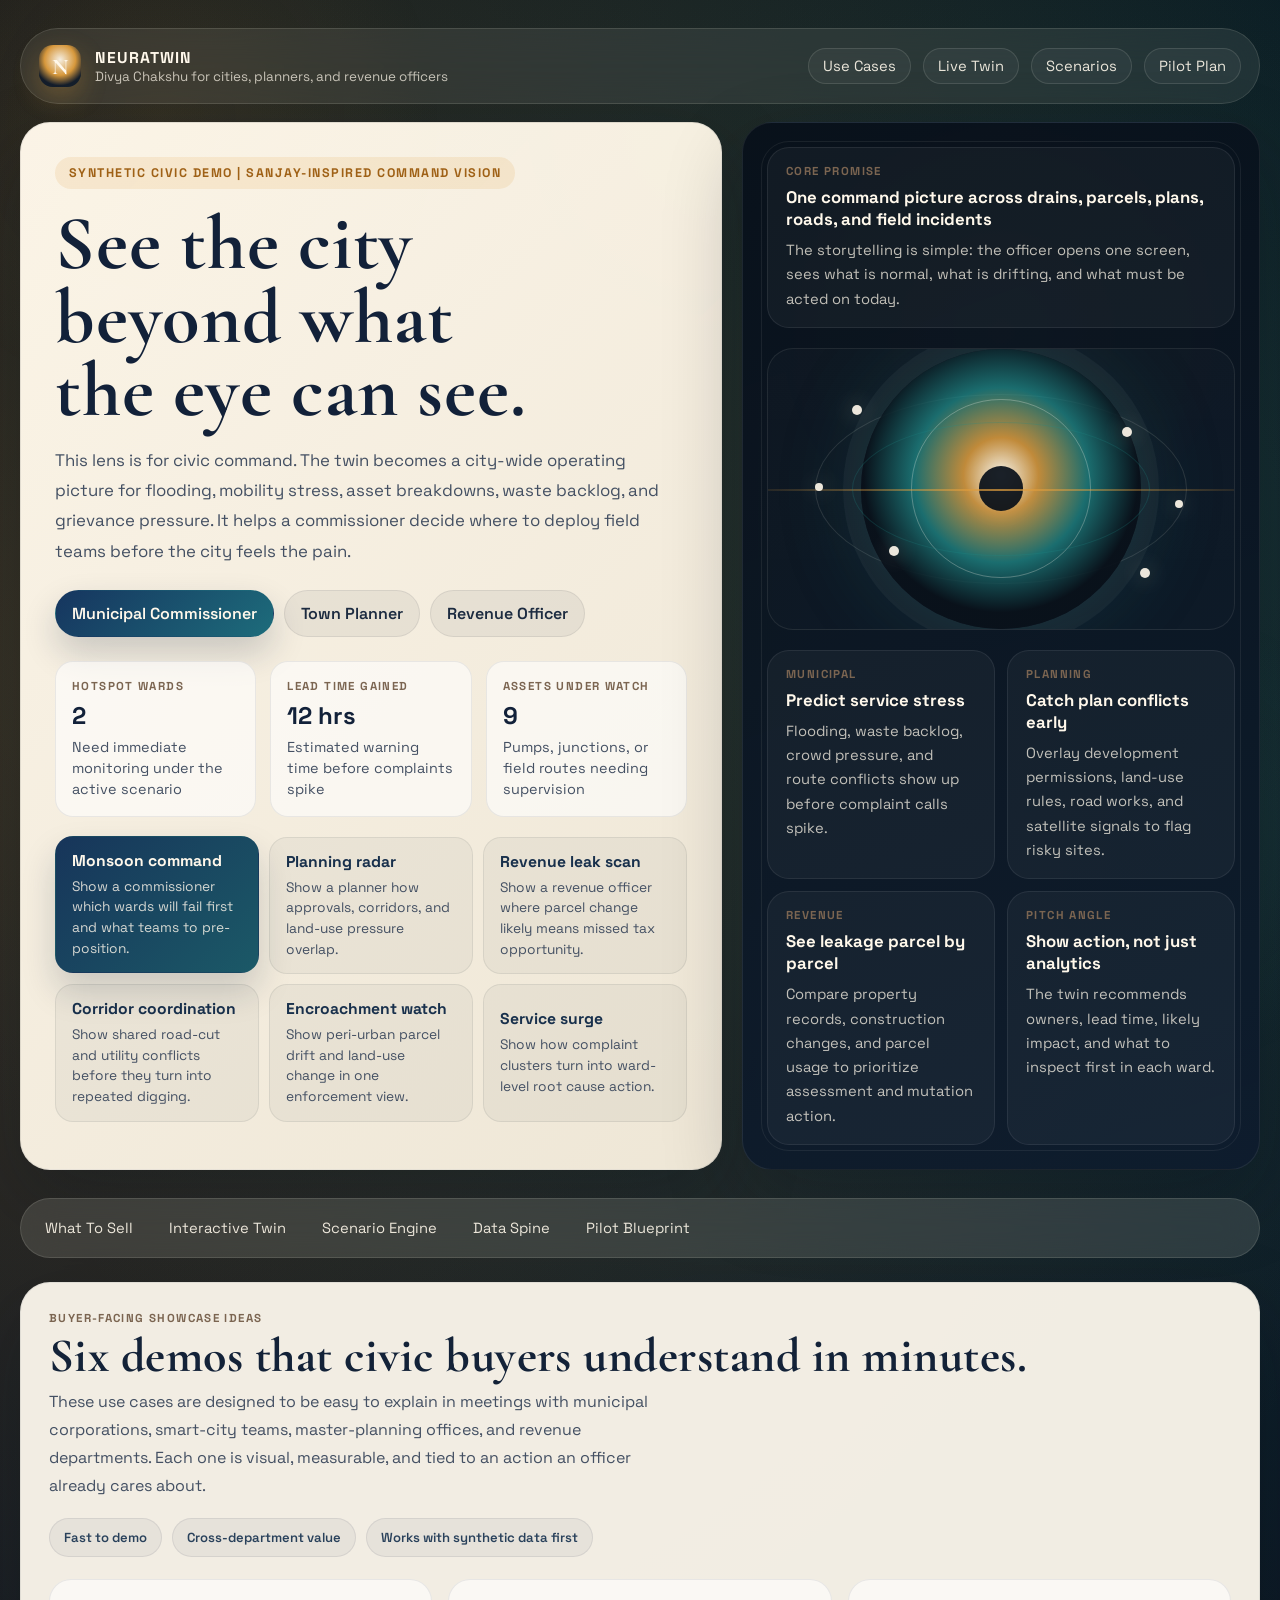
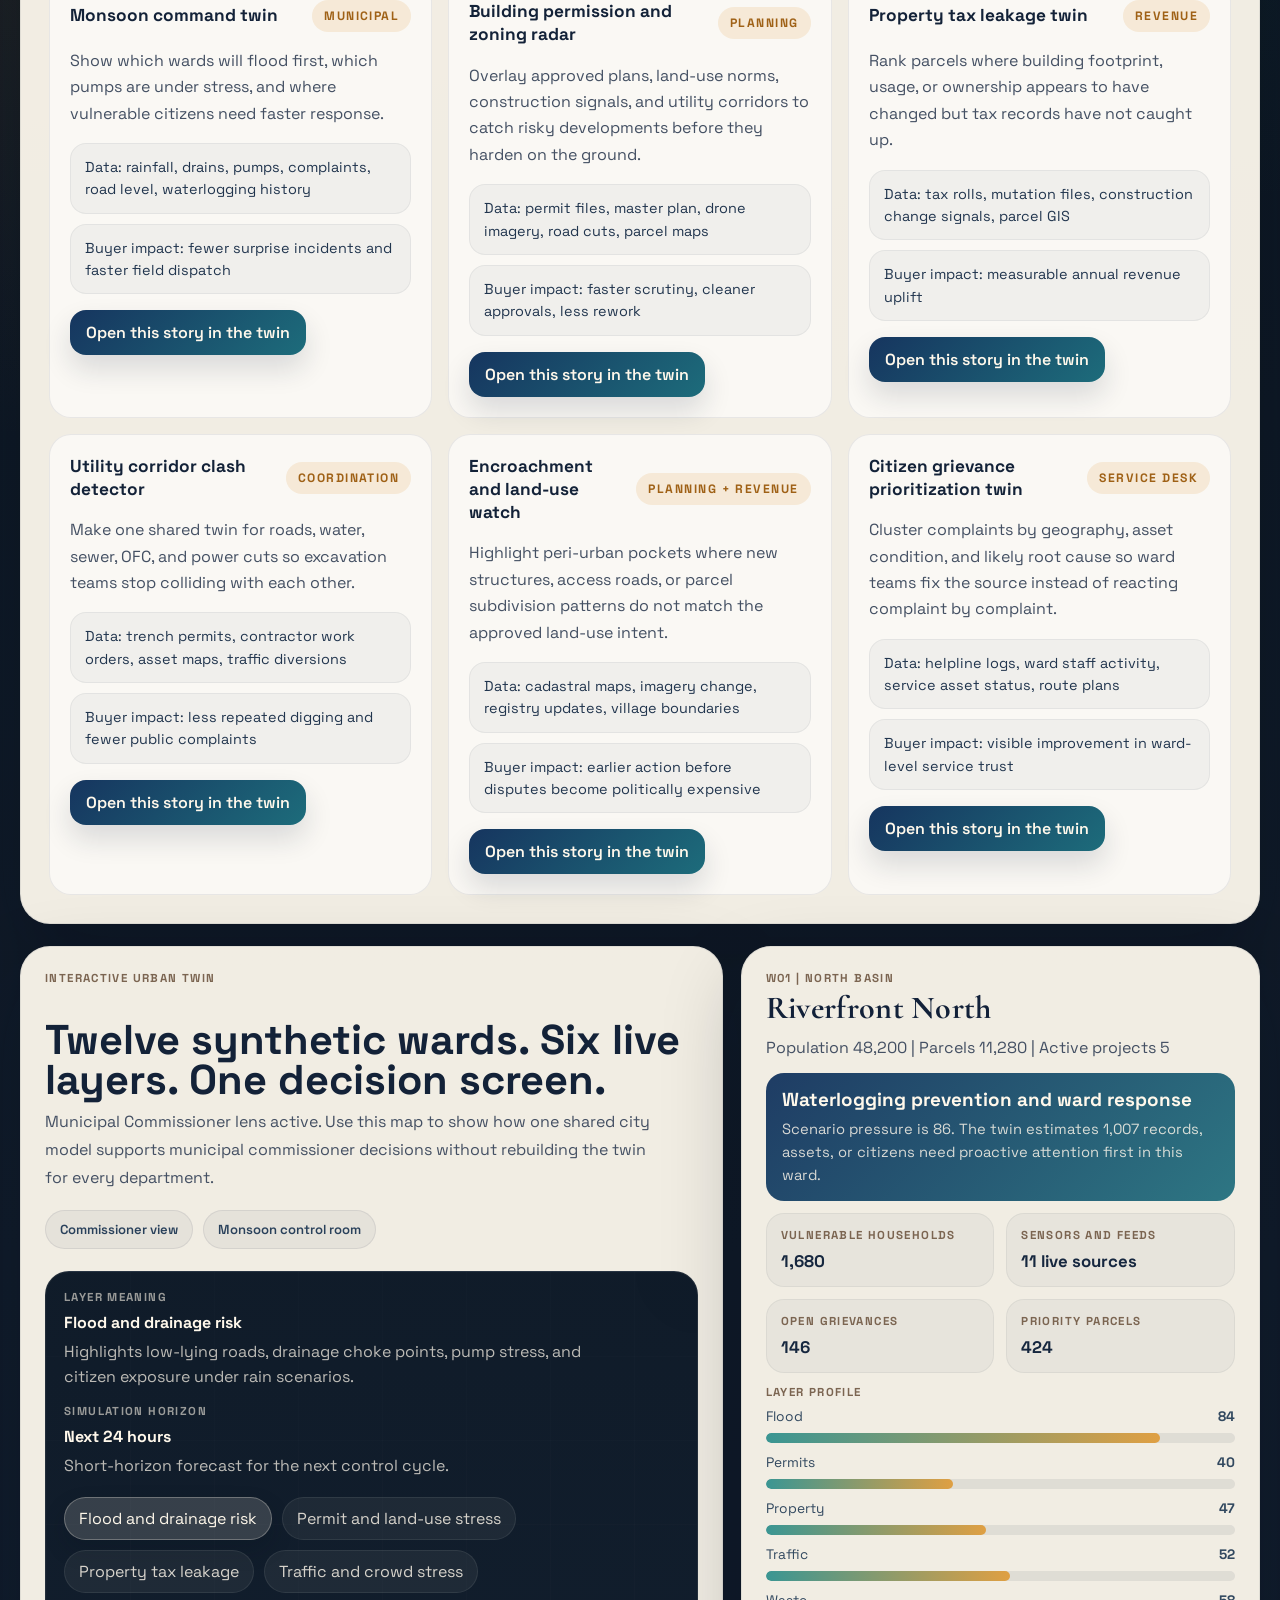
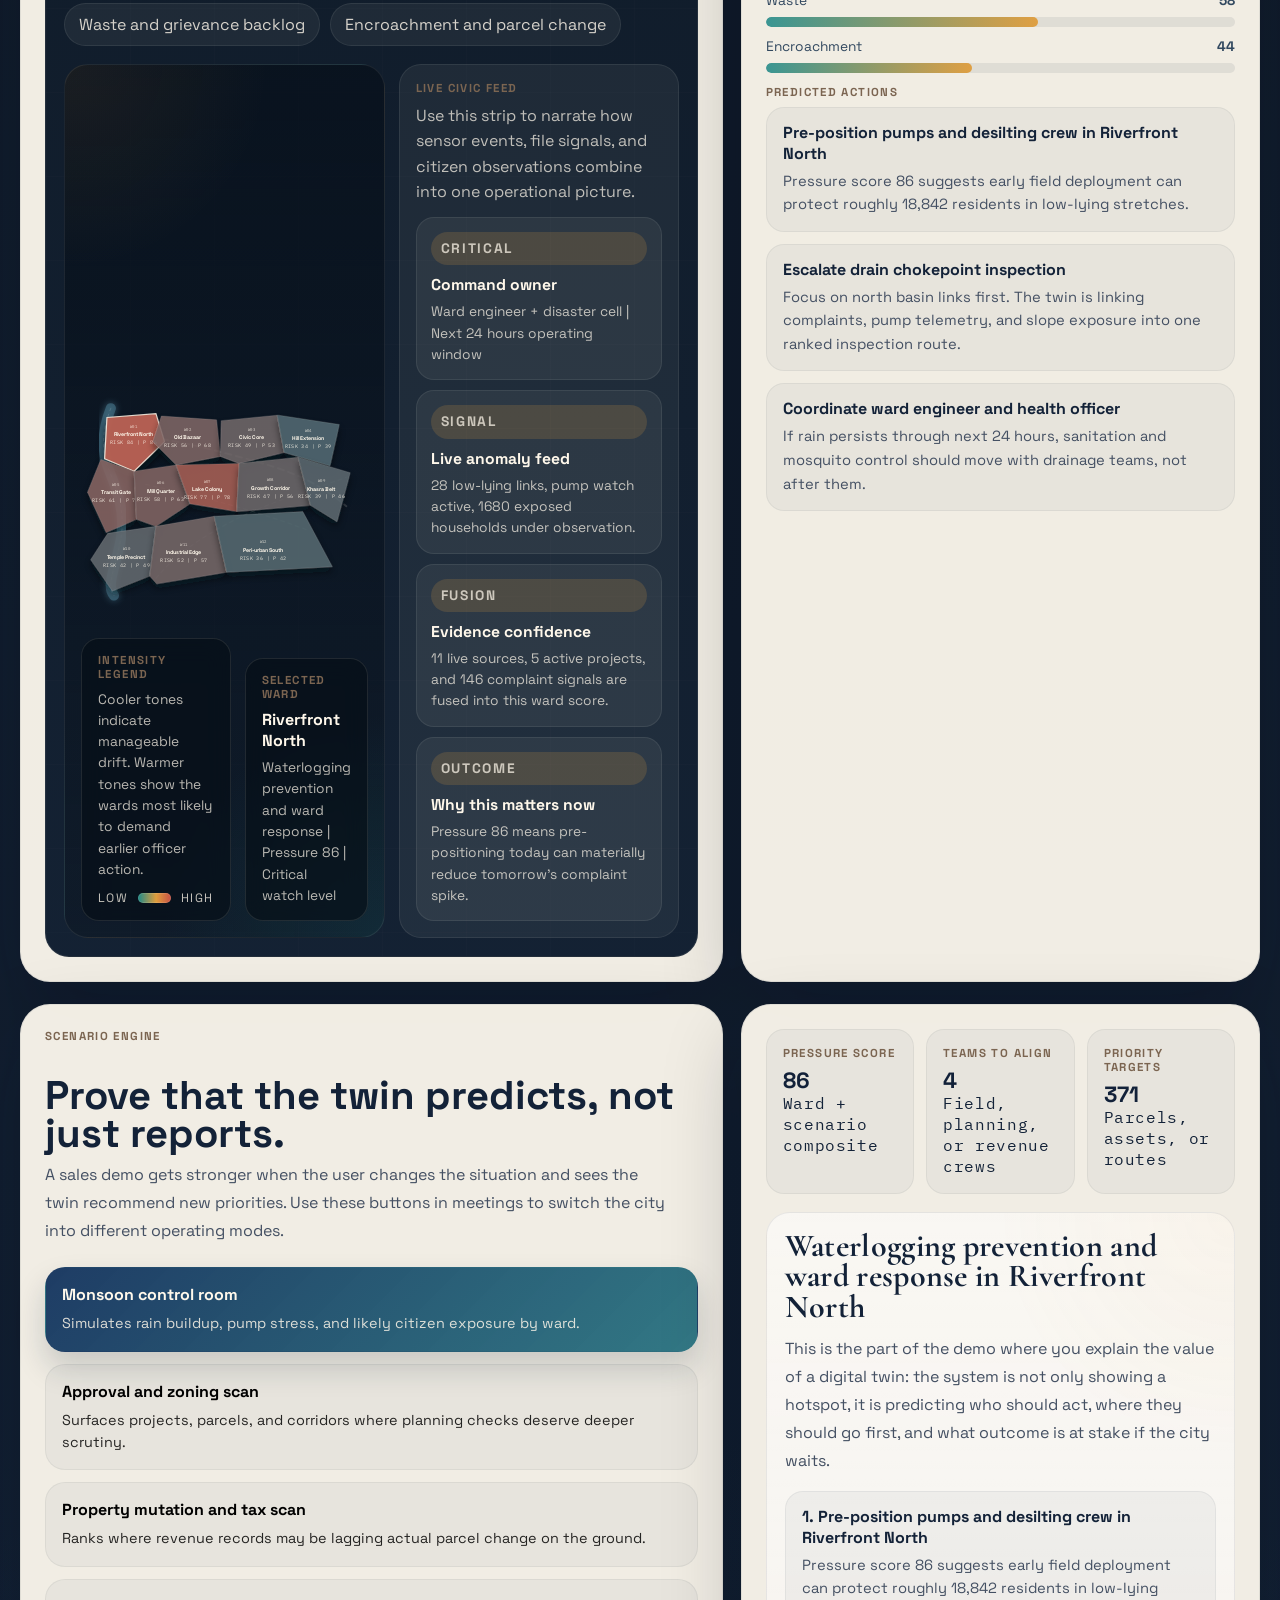
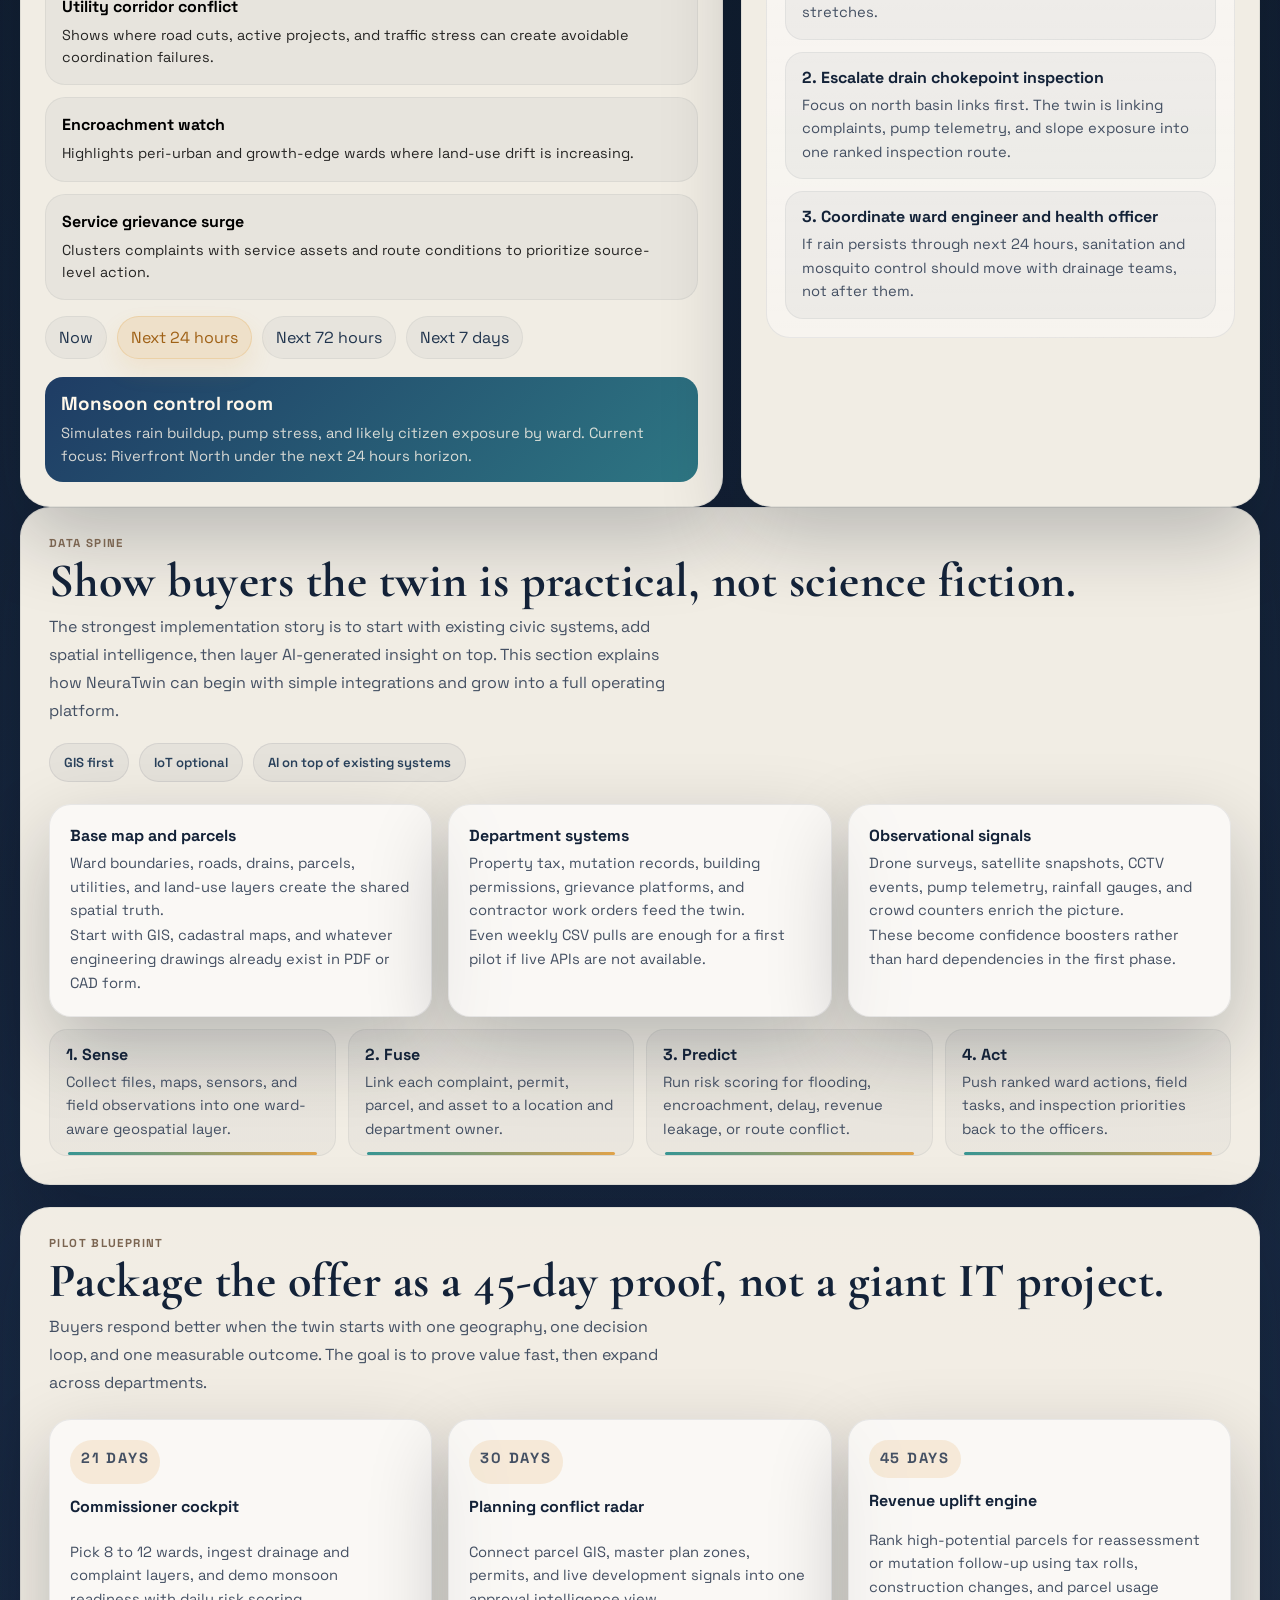
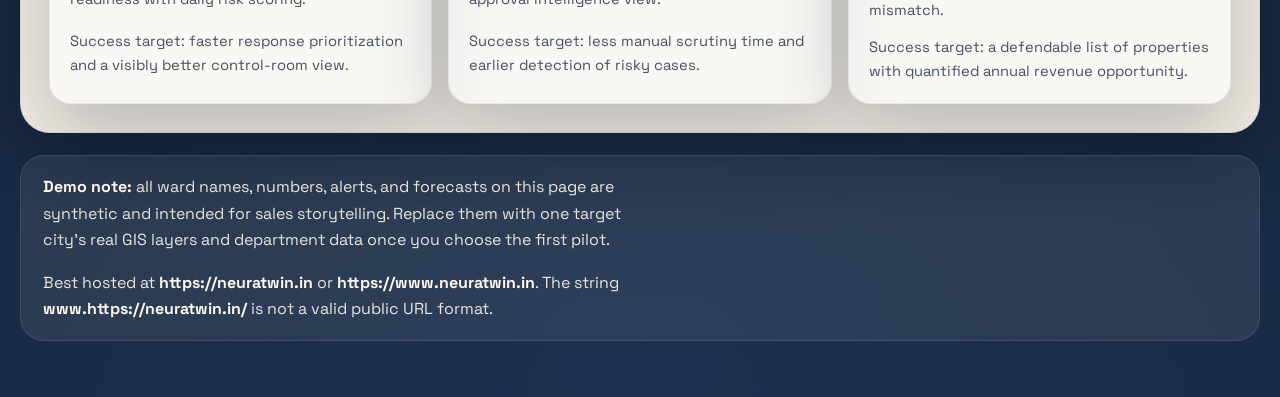
==== index.html @ 07669b5c "Add files via upload" ====
<!DOCTYPE html>
<html lang="en">
<head>
  <meta charset="UTF-8" />
  <meta name="viewport" content="width=device-width, initial-scale=1.0" />
  <title>NeuraTwin | Divya Chakshu for Civic Digital Twins</title>
  <meta
    name="description"
    content="NeuraTwin is a Sanjay-inspired civic digital twin demo for municipal corporations, town planners, and revenue departments."
  />
  <link rel="preconnect" href="https://fonts.googleapis.com" />
  <link rel="preconnect" href="https://fonts.gstatic.com" crossorigin />
  <link
    href="https://fonts.googleapis.com/css2?family=Cormorant+Garamond:wght@600;700&family=IBM+Plex+Mono:wght@400;500&family=Space+Grotesk:wght@400;500;700&display=swap"
    rel="stylesheet"
  />
  <style>
    :root {
      --bg: #08101a;
      --bg-deep: #0f1724;
      --bg-soft: #13233a;
      --panel: rgba(251, 246, 236, 0.96);
      --panel-strong: #fff8eb;
      --panel-dark: rgba(12, 22, 36, 0.78);
      --border: rgba(31, 49, 74, 0.14);
      --line: rgba(255, 255, 255, 0.12);
      --ink: #132238;
      --ink-soft: #445063;
      --gold: #df9d3d;
      --gold-deep: #9f6116;
      --teal: #1f8a88;
      --teal-soft: #9ee5df;
      --crimson: #c65145;
      --olive: #6a7a3b;
      --shadow: 0 30px 80px rgba(5, 14, 24, 0.24);
      --radius-xl: 30px;
      --radius-lg: 24px;
      --radius-md: 18px;
      --radius-sm: 12px;
      --max-width: 1280px;
    }

    * {
      box-sizing: border-box;
    }

    html {
      scroll-behavior: smooth;
    }

    body {
      margin: 0;
      font-family: "Space Grotesk", sans-serif;
      color: var(--ink);
      background:
        radial-gradient(circle at 10% 10%, rgba(223, 157, 61, 0.22), transparent 22%),
        radial-gradient(circle at 88% 8%, rgba(31, 138, 136, 0.2), transparent 20%),
        radial-gradient(circle at 50% 100%, rgba(74, 106, 167, 0.16), transparent 32%),
        linear-gradient(180deg, #091119 0%, #101b2a 42%, #13233a 100%);
      min-height: 100vh;
    }

    a {
      color: inherit;
      text-decoration: none;
    }

    button,
    input,
    select {
      font: inherit;
    }

    .page-shell {
      position: relative;
      overflow: hidden;
    }

    .page-shell::before,
    .page-shell::after {
      content: "";
      position: fixed;
      inset: auto;
      pointer-events: none;
      z-index: 0;
      opacity: 0.4;
    }

    .page-shell::before {
      width: 560px;
      height: 560px;
      top: -160px;
      left: -120px;
      background: radial-gradient(circle, rgba(223, 157, 61, 0.18) 0%, rgba(223, 157, 61, 0) 72%);
    }

    .page-shell::after {
      width: 480px;
      height: 480px;
      bottom: -180px;
      right: -120px;
      background: radial-gradient(circle, rgba(31, 138, 136, 0.2) 0%, rgba(31, 138, 136, 0) 70%);
    }

    .frame {
      position: relative;
      z-index: 1;
      width: min(100%, var(--max-width));
      margin: 0 auto;
      padding: 28px 20px 56px;
    }

    .topbar {
      display: flex;
      justify-content: space-between;
      align-items: center;
      gap: 16px;
      margin-bottom: 18px;
      padding: 16px 18px;
      border-radius: 999px;
      background: rgba(255, 248, 235, 0.08);
      border: 1px solid rgba(255, 248, 235, 0.12);
      backdrop-filter: blur(18px);
      color: #fff8eb;
    }

    .brand {
      display: flex;
      align-items: center;
      gap: 14px;
      min-width: 0;
    }

    .brand-mark {
      width: 42px;
      height: 42px;
      border-radius: 14px;
      display: grid;
      place-items: center;
      font-family: "Cormorant Garamond", serif;
      font-size: 1.4rem;
      font-weight: 700;
      background:
        radial-gradient(circle at 50% 35%, rgba(255, 248, 235, 0.95), rgba(223, 157, 61, 0.95) 45%, rgba(16, 27, 42, 0.92) 75%);
      box-shadow: 0 10px 26px rgba(223, 157, 61, 0.28);
    }

    .brand-copy {
      min-width: 0;
    }

    .brand-copy strong {
      display: block;
      font-size: 0.98rem;
      letter-spacing: 0.06em;
      text-transform: uppercase;
    }

    .brand-copy span {
      display: block;
      font-size: 0.84rem;
      color: rgba(255, 248, 235, 0.72);
      white-space: nowrap;
      overflow: hidden;
      text-overflow: ellipsis;
    }

    .top-links {
      display: flex;
      gap: 12px;
      flex-wrap: wrap;
      justify-content: flex-end;
      font-size: 0.92rem;
      color: rgba(255, 248, 235, 0.9);
    }

    .top-links a {
      padding: 8px 14px;
      border-radius: 999px;
      border: 1px solid rgba(255, 248, 235, 0.12);
      background: rgba(255, 248, 235, 0.04);
      transition: transform 0.2s ease, border-color 0.2s ease, background 0.2s ease;
    }

    .top-links a:hover {
      transform: translateY(-1px);
      border-color: rgba(255, 248, 235, 0.28);
      background: rgba(255, 248, 235, 0.08);
    }

    .hero {
      display: grid;
      grid-template-columns: minmax(0, 1.22fr) minmax(340px, 0.9fr);
      gap: 20px;
      margin-bottom: 28px;
    }

    .hero-copy,
    .hero-visual,
    .section-card,
    .map-panel,
    .detail-panel,
    .scenario-panel,
    .output-panel,
    .data-card,
    .pilot-card {
      border-radius: var(--radius-xl);
      box-shadow: var(--shadow);
    }

    .hero-copy {
      padding: 34px;
      background:
        linear-gradient(135deg, rgba(255, 248, 235, 0.98), rgba(247, 239, 222, 0.96)),
        radial-gradient(circle at top right, rgba(223, 157, 61, 0.16), transparent 28%);
      border: 1px solid rgba(20, 35, 56, 0.08);
    }

    .eyebrow {
      display: inline-flex;
      align-items: center;
      gap: 10px;
      margin-bottom: 18px;
      padding: 8px 14px;
      border-radius: 999px;
      background: rgba(223, 157, 61, 0.14);
      color: var(--gold-deep);
      font-size: 0.78rem;
      font-weight: 700;
      letter-spacing: 0.12em;
      text-transform: uppercase;
    }

    .hero-copy h1,
    .section-header h2,
    .ward-heading h3,
    .scenario-output h3,
    .pilot-heading h2 {
      margin: 0;
      font-family: "Cormorant Garamond", serif;
      font-weight: 700;
      letter-spacing: 0.01em;
    }

    .hero-copy h1 {
      max-width: 13ch;
      font-size: clamp(2.9rem, 6vw, 5.2rem);
      line-height: 0.96;
      margin-bottom: 16px;
      color: #122139;
    }

    .hero-copy .intro {
      max-width: 60ch;
      font-size: 1.05rem;
      line-height: 1.8;
      color: var(--ink-soft);
      margin-bottom: 24px;
    }

    .persona-switch,
    .launch-row,
    .layer-switch,
    .phase-switch {
      display: flex;
      flex-wrap: wrap;
      gap: 10px;
    }

    .toggle,
    .launch-button,
    .layer-pill,
    .phase-pill,
    .scenario-card {
      border: none;
      cursor: pointer;
      transition: transform 0.2s ease, box-shadow 0.2s ease, border-color 0.2s ease, background 0.2s ease;
    }

    .toggle {
      padding: 12px 16px;
      border-radius: 999px;
      background: rgba(16, 27, 42, 0.06);
      border: 1px solid rgba(16, 27, 42, 0.08);
      color: #1c2b40;
      font-weight: 600;
    }

    .toggle.active {
      background: linear-gradient(135deg, #16355f, #1d6c7b);
      border-color: transparent;
      color: #fff8eb;
      box-shadow: 0 16px 34px rgba(19, 35, 58, 0.2);
    }

    .hero-grid {
      display: grid;
      grid-template-columns: repeat(3, minmax(0, 1fr));
      gap: 14px;
      margin: 24px 0 20px;
    }

    .metric-card {
      padding: 16px;
      border-radius: 18px;
      background: rgba(255, 255, 255, 0.6);
      border: 1px solid rgba(20, 35, 56, 0.08);
    }

    .metric-card .label,
    .small-label {
      display: block;
      font-size: 0.72rem;
      font-weight: 700;
      letter-spacing: 0.12em;
      text-transform: uppercase;
      color: #7b6551;
      margin-bottom: 8px;
    }

    .metric-card strong {
      display: block;
      font-size: 1.5rem;
      line-height: 1.1;
      margin-bottom: 8px;
      color: #122139;
    }

    .metric-card span {
      display: block;
      font-size: 0.9rem;
      line-height: 1.45;
      color: var(--ink-soft);
    }

    .launch-row {
      margin-top: 10px;
    }

    .launch-button {
      padding: 14px 16px;
      border-radius: 18px;
      text-align: left;
      background: rgba(17, 27, 43, 0.04);
      border: 1px solid rgba(17, 27, 43, 0.08);
      color: #18304c;
      flex: 1 1 180px;
      min-width: 0;
    }

    .launch-button strong {
      display: block;
      margin-bottom: 5px;
      font-size: 0.98rem;
    }

    .launch-button span {
      display: block;
      font-size: 0.86rem;
      line-height: 1.5;
      color: var(--ink-soft);
    }

    .launch-button:hover,
    .launch-button.active {
      transform: translateY(-1px);
      background: linear-gradient(135deg, #17355a, #1b5967);
      border-color: transparent;
      color: #fff8eb;
      box-shadow: 0 18px 34px rgba(19, 35, 58, 0.18);
    }

    .launch-button:hover span,
    .launch-button.active span {
      color: rgba(255, 248, 235, 0.82);
    }

    .hero-visual {
      padding: 24px;
      color: #fff8eb;
      background:
        linear-gradient(160deg, rgba(8, 16, 26, 0.95), rgba(14, 28, 46, 0.92)),
        radial-gradient(circle at 50% 20%, rgba(223, 157, 61, 0.2), transparent 30%);
      border: 1px solid rgba(255, 248, 235, 0.08);
      overflow: hidden;
      position: relative;
      display: flex;
      flex-direction: column;
      gap: 20px;
    }

    .hero-visual::before {
      content: "";
      position: absolute;
      inset: 18px;
      border-radius: 28px;
      border: 1px solid rgba(255, 248, 235, 0.07);
      pointer-events: none;
    }

    .vision-card {
      position: relative;
      padding: 16px 18px;
      border-radius: 22px;
      background: rgba(255, 255, 255, 0.04);
      border: 1px solid rgba(255, 255, 255, 0.08);
      z-index: 1;
    }

    .vision-card strong {
      display: block;
      font-size: 1.05rem;
      margin-bottom: 8px;
    }

    .vision-card p {
      margin: 0;
      color: rgba(255, 248, 235, 0.74);
      font-size: 0.92rem;
      line-height: 1.65;
    }

    .eye-shell {
      position: relative;
      min-height: 280px;
      border-radius: 26px;
      background:
        radial-gradient(circle at center, rgba(31, 138, 136, 0.12), transparent 34%),
        linear-gradient(180deg, rgba(255, 255, 255, 0.02), rgba(255, 255, 255, 0.01));
      border: 1px solid rgba(255, 248, 235, 0.08);
      overflow: hidden;
      display: grid;
      place-items: center;
    }

    .eye-shell::before,
    .eye-shell::after {
      content: "";
      position: absolute;
      inset: 16% 10%;
      border-radius: 50%;
      border: 1px solid rgba(255, 248, 235, 0.12);
    }

    .eye-shell::after {
      inset: 26% 18%;
      border-color: rgba(31, 138, 136, 0.24);
    }

    .eye-core {
      position: relative;
      width: min(72%, 280px);
      aspect-ratio: 1;
      border-radius: 50%;
      background:
        radial-gradient(circle at 50% 45%, rgba(255, 248, 235, 0.95) 0%, rgba(223, 157, 61, 0.85) 18%, rgba(31, 138, 136, 0.75) 42%, rgba(9, 17, 26, 0.94) 66%);
      box-shadow:
        0 0 0 18px rgba(255, 255, 255, 0.04),
        0 0 90px rgba(31, 138, 136, 0.2);
      animation: breathe 4.8s ease-in-out infinite;
    }

    .eye-core::before {
      content: "";
      position: absolute;
      inset: 18%;
      border-radius: 50%;
      border: 1px solid rgba(255, 248, 235, 0.28);
    }

    .eye-core::after {
      content: "";
      position: absolute;
      inset: 42%;
      border-radius: 50%;
      background: rgba(8, 16, 26, 0.92);
      box-shadow: 0 0 24px rgba(255, 248, 235, 0.2);
    }

    .scan-line {
      position: absolute;
      width: 120%;
      height: 2px;
      background: linear-gradient(90deg, transparent, rgba(223, 157, 61, 0.9), transparent);
      top: 50%;
      left: -10%;
      animation: scan 3.6s linear infinite;
      opacity: 0.8;
    }

    .constellation span {
      position: absolute;
      width: 10px;
      height: 10px;
      border-radius: 50%;
      background: rgba(255, 248, 235, 0.92);
      box-shadow: 0 0 22px rgba(255, 248, 235, 0.38);
    }

    .constellation span:nth-child(1) { top: 20%; left: 18%; }
    .constellation span:nth-child(2) { top: 28%; right: 22%; }
    .constellation span:nth-child(3) { bottom: 26%; left: 26%; }
    .constellation span:nth-child(4) { bottom: 18%; right: 18%; }
    .constellation span:nth-child(5) { top: 48%; left: 10%; width: 8px; height: 8px; }
    .constellation span:nth-child(6) { top: 54%; right: 11%; width: 8px; height: 8px; }

    .vision-grid {
      display: grid;
      grid-template-columns: repeat(2, minmax(0, 1fr));
      gap: 12px;
    }

    .chapter-nav {
      position: sticky;
      top: 12px;
      z-index: 8;
      display: flex;
      flex-wrap: wrap;
      gap: 8px;
      margin-bottom: 24px;
      padding: 10px;
      border-radius: 999px;
      background: rgba(255, 248, 235, 0.12);
      border: 1px solid rgba(255, 248, 235, 0.12);
      backdrop-filter: blur(18px);
    }

    .chapter-nav a {
      padding: 10px 14px;
      border-radius: 999px;
      color: rgba(255, 248, 235, 0.9);
      font-size: 0.92rem;
      transition: background 0.2s ease, color 0.2s ease;
    }

    .chapter-nav a:hover {
      background: rgba(255, 248, 235, 0.12);
      color: #fff8eb;
    }

    .section-card {
      background: var(--panel);
      border: 1px solid rgba(19, 35, 58, 0.08);
      padding: 28px;
      margin-bottom: 22px;
    }

    .section-header,
    .panel-header,
    .pilot-heading {
      display: flex;
      justify-content: space-between;
      align-items: flex-start;
      gap: 18px;
      flex-wrap: wrap;
      margin-bottom: 22px;
    }

    .section-header h2,
    .pilot-heading h2 {
      font-size: clamp(2rem, 4vw, 3rem);
      line-height: 0.98;
      color: #132238;
      margin-bottom: 8px;
    }

    .section-header p,
    .panel-header p,
    .pilot-heading p {
      margin: 0;
      color: var(--ink-soft);
      line-height: 1.75;
      max-width: 62ch;
    }

    .tag-list,
    .insight-tags {
      display: flex;
      flex-wrap: wrap;
      gap: 10px;
      align-self: center;
    }

    .tag,
    .insight-tag {
      padding: 10px 14px;
      border-radius: 999px;
      background: rgba(20, 35, 56, 0.05);
      border: 1px solid rgba(20, 35, 56, 0.08);
      font-size: 0.82rem;
      font-weight: 600;
      color: #29415b;
    }

    .idea-grid,
    .data-grid,
    .pilot-grid {
      display: grid;
      grid-template-columns: repeat(3, minmax(0, 1fr));
      gap: 16px;
    }

    .idea-card,
    .data-card,
    .pilot-card {
      padding: 20px;
      border-radius: 22px;
      background: rgba(255, 255, 255, 0.62);
      border: 1px solid rgba(19, 35, 58, 0.08);
    }

    .idea-card {
      display: grid;
      gap: 16px;
      align-content: start;
    }

    .idea-top {
      display: flex;
      justify-content: space-between;
      gap: 12px;
      align-items: center;
    }

    .idea-top strong {
      font-size: 1.08rem;
      line-height: 1.35;
    }

    .idea-label {
      flex-shrink: 0;
      padding: 8px 12px;
      border-radius: 999px;
      background: rgba(223, 157, 61, 0.16);
      color: var(--gold-deep);
      font-size: 0.76rem;
      font-weight: 700;
      letter-spacing: 0.12em;
      text-transform: uppercase;
    }

    .idea-card p {
      margin: 0;
      color: var(--ink-soft);
      line-height: 1.65;
    }

    .idea-points {
      display: grid;
      gap: 10px;
    }

    .idea-point {
      padding: 12px 14px;
      border-radius: 16px;
      background: rgba(20, 35, 56, 0.04);
      border: 1px solid rgba(20, 35, 56, 0.06);
      color: #21354e;
      font-size: 0.9rem;
      line-height: 1.55;
    }

    .idea-card button {
      justify-self: start;
      padding: 12px 16px;
      border-radius: 16px;
      background: linear-gradient(135deg, #16355f, #1d6c7b);
      color: #fff8eb;
      border: none;
      cursor: pointer;
      font-weight: 600;
      box-shadow: 0 14px 28px rgba(19, 35, 58, 0.14);
    }

    .twin-layout,
    .scenario-layout {
      display: grid;
      grid-template-columns: minmax(0, 1.15fr) minmax(320px, 0.85fr);
      gap: 18px;
    }

    .map-panel,
    .detail-panel,
    .scenario-panel,
    .output-panel {
      background: var(--panel);
      border: 1px solid rgba(19, 35, 58, 0.08);
      padding: 24px;
    }

    .map-stage {
      position: relative;
      overflow: hidden;
      padding: 18px;
      border-radius: 24px;
      background:
        linear-gradient(180deg, rgba(11, 23, 37, 0.98), rgba(15, 29, 47, 0.98)),
        radial-gradient(circle at top right, rgba(31, 138, 136, 0.12), transparent 24%);
      color: #fff8eb;
      min-height: 520px;
      border: 1px solid rgba(255, 248, 235, 0.08);
    }

    .map-stage::before {
      content: "";
      position: absolute;
      inset: 0;
      background:
        linear-gradient(rgba(255, 255, 255, 0.04) 1px, transparent 1px),
        linear-gradient(90deg, rgba(255, 255, 255, 0.04) 1px, transparent 1px);
      background-size: 84px 84px;
      pointer-events: none;
      opacity: 0.32;
    }

    .map-meta {
      position: relative;
      z-index: 1;
      display: flex;
      justify-content: space-between;
      gap: 14px;
      flex-wrap: wrap;
      align-items: center;
      margin-bottom: 18px;
    }

    .map-meta .small-label {
      color: rgba(255, 248, 235, 0.58);
    }

    .map-meta strong {
      display: block;
      font-size: 1rem;
      color: #fff8eb;
    }

    .map-meta p {
      margin: 6px 0 0;
      color: rgba(255, 248, 235, 0.72);
      line-height: 1.6;
      max-width: 52ch;
    }

    .layer-switch {
      margin-bottom: 18px;
    }

    .layer-pill {
      padding: 10px 14px;
      border-radius: 999px;
      background: rgba(255, 248, 235, 0.06);
      border: 1px solid rgba(255, 248, 235, 0.08);
      color: rgba(255, 248, 235, 0.82);
    }

    .layer-pill.active {
      background: rgba(255, 248, 235, 0.16);
      border-color: rgba(255, 248, 235, 0.28);
      color: #fff8eb;
      box-shadow: 0 10px 22px rgba(8, 16, 26, 0.18);
    }

    .map-workbench {
      position: relative;
      z-index: 1;
      display: grid;
      grid-template-columns: minmax(0, 1fr) 280px;
      gap: 14px;
      align-items: stretch;
    }

    .map-canvas {
      position: relative;
      min-height: 460px;
      border-radius: 24px;
      overflow: hidden;
      background:
        radial-gradient(circle at top left, rgba(223, 157, 61, 0.08), transparent 22%),
        radial-gradient(circle at bottom right, rgba(31, 138, 136, 0.14), transparent 24%),
        linear-gradient(180deg, rgba(7, 16, 27, 0.76), rgba(9, 17, 26, 0.36));
      border: 1px solid rgba(255, 248, 235, 0.08);
    }

    .twin-map {
      display: block;
      width: 100%;
      height: 100%;
      min-height: 460px;
    }

    .river-path {
      fill: none;
      stroke: rgba(130, 213, 241, 0.72);
      stroke-width: 26;
      stroke-linecap: round;
      stroke-linejoin: round;
      opacity: 0.44;
      filter: url(#mapGlow);
    }

    .river-path-outline {
      fill: none;
      stroke: rgba(255, 255, 255, 0.22);
      stroke-width: 2.5;
      stroke-linecap: round;
      stroke-dasharray: 6 10;
      opacity: 0.6;
    }

    .route-line {
      fill: none;
      stroke: rgba(255, 248, 235, 0.22);
      stroke-width: 5;
      stroke-linecap: round;
      stroke-dasharray: 16 12;
      opacity: 0.72;
    }

    .route-line.secondary {
      stroke-width: 3;
      stroke-dasharray: 10 10;
      opacity: 0.52;
    }

    .ward-region {
      cursor: pointer;
      outline: none;
    }

    .ward-region polygon {
      stroke: rgba(255, 248, 235, 0.18);
      stroke-width: 2;
      transition: transform 0.2s ease, fill 0.2s ease, stroke 0.2s ease, opacity 0.2s ease;
      transform-origin: center;
      filter: url(#tileShadow);
    }

    .ward-region:hover polygon,
    .ward-region:focus polygon {
      transform: translateY(-3px);
      stroke: rgba(255, 248, 235, 0.34);
    }

    .ward-region.active polygon {
      stroke: rgba(255, 248, 235, 0.86);
      stroke-width: 3;
      filter: url(#tileShadowStrong);
    }

    .ward-label-code,
    .ward-label-name,
    .ward-label-metric {
      fill: #fff8eb;
      pointer-events: none;
    }

    .ward-label-code,
    .ward-label-metric {
      font-family: "IBM Plex Mono", monospace;
      letter-spacing: 0.08em;
    }

    .ward-label-code {
      font-size: 11px;
      opacity: 0.76;
      text-transform: uppercase;
    }

    .ward-label-name {
      font-size: 14px;
      font-weight: 700;
    }

    .ward-label-metric {
      font-size: 12px;
      opacity: 0.88;
    }

    .map-overlay {
      position: absolute;
      inset: 16px;
      display: flex;
      justify-content: space-between;
      align-items: flex-end;
      gap: 14px;
      pointer-events: none;
    }

    .legend-card,
    .map-status {
      max-width: min(100%, 270px);
      padding: 14px 16px;
      border-radius: 18px;
      background: rgba(6, 13, 22, 0.62);
      border: 1px solid rgba(255, 248, 235, 0.1);
      backdrop-filter: blur(12px);
      color: #fff8eb;
    }

    .legend-card p,
    .map-status p {
      margin: 6px 0 0;
      color: rgba(255, 248, 235, 0.72);
      line-height: 1.55;
      font-size: 0.86rem;
    }

    .legend-scale {
      display: flex;
      align-items: center;
      gap: 10px;
      margin-top: 10px;
      color: rgba(255, 248, 235, 0.76);
      font-size: 0.76rem;
      text-transform: uppercase;
      letter-spacing: 0.12em;
    }

    .legend-bar {
      flex: 1;
      height: 10px;
      border-radius: 999px;
      background: linear-gradient(90deg, #1f8a88 0%, #df9d3d 55%, #c65145 100%);
      box-shadow: inset 0 0 0 1px rgba(255, 248, 235, 0.12);
    }

    .map-status strong {
      display: block;
      margin-top: 6px;
      font-size: 1rem;
      color: #fff8eb;
    }

    .map-feed {
      display: grid;
      align-content: start;
      gap: 12px;
      padding: 16px;
      border-radius: 22px;
      background: rgba(255, 248, 235, 0.06);
      border: 1px solid rgba(255, 248, 235, 0.08);
    }

    .feed-list {
      display: grid;
      gap: 10px;
    }

    .feed-card {
      padding: 14px;
      border-radius: 18px;
      background: rgba(255, 248, 235, 0.06);
      border: 1px solid rgba(255, 248, 235, 0.08);
    }

    .feed-card strong {
      display: block;
      font-size: 0.98rem;
      color: #fff8eb;
      margin-bottom: 6px;
    }

    .feed-card span {
      display: block;
      color: rgba(255, 248, 235, 0.72);
      line-height: 1.55;
      font-size: 0.86rem;
    }

    .feed-level {
      display: inline-flex;
      align-items: center;
      padding: 6px 10px;
      border-radius: 999px;
      margin-bottom: 10px;
      background: rgba(223, 157, 61, 0.18);
      color: #f6d39e;
      font-size: 0.72rem;
      font-weight: 700;
      letter-spacing: 0.12em;
      text-transform: uppercase;
    }

    .ward-code,
    .micro-copy {
      font-family: "IBM Plex Mono", monospace;
      letter-spacing: 0.04em;
    }

    .ward-code {
      display: block;
      font-size: 0.78rem;
      color: rgba(255, 248, 235, 0.72);
      margin-bottom: 10px;
    }

    .detail-stack,
    .prediction-list,
    .action-list,
    .mini-metrics,
    .pipeline-flow {
      display: grid;
      gap: 12px;
    }

    .ward-heading h3 {
      font-size: 2rem;
      line-height: 0.96;
      color: #122139;
      margin-bottom: 10px;
    }

    .ward-heading p {
      margin: 0;
      color: var(--ink-soft);
      line-height: 1.7;
    }

    .summary-banner {
      padding: 14px 16px;
      border-radius: 18px;
      background: linear-gradient(135deg, rgba(22, 53, 95, 0.96), rgba(29, 108, 123, 0.92));
      color: #fff8eb;
    }

    .summary-banner strong {
      display: block;
      font-size: 1.18rem;
      margin-bottom: 6px;
    }

    .summary-banner span {
      display: block;
      color: rgba(255, 248, 235, 0.82);
      line-height: 1.55;
      font-size: 0.92rem;
    }

    .mini-metrics {
      grid-template-columns: repeat(2, minmax(0, 1fr));
    }

    .mini-card {
      padding: 14px;
      border-radius: 18px;
      background: rgba(20, 35, 56, 0.04);
      border: 1px solid rgba(20, 35, 56, 0.06);
    }

    .mini-card strong {
      display: block;
      font-size: 1.05rem;
      margin-top: 6px;
      color: #16273f;
    }

    .indicator-list {
      display: grid;
      gap: 10px;
    }

    .indicator-row {
      display: grid;
      gap: 8px;
    }

    .indicator-meta {
      display: flex;
      justify-content: space-between;
      gap: 10px;
      font-size: 0.86rem;
      color: #31485f;
    }

    .indicator-bar {
      height: 10px;
      border-radius: 999px;
      background: rgba(20, 35, 56, 0.08);
      overflow: hidden;
    }

    .indicator-fill {
      height: 100%;
      border-radius: inherit;
      background: linear-gradient(90deg, rgba(31, 138, 136, 0.86), rgba(223, 157, 61, 0.96));
    }

    .prediction-item,
    .action-item,
    .flow-step {
      padding: 14px 16px;
      border-radius: 18px;
      background: rgba(20, 35, 56, 0.04);
      border: 1px solid rgba(20, 35, 56, 0.06);
    }

    .prediction-item strong,
    .action-item strong,
    .flow-step strong,
    .data-card strong,
    .pilot-card strong {
      display: block;
      font-size: 1rem;
      margin-bottom: 6px;
    }

    .prediction-item span,
    .action-item span,
    .flow-step span,
    .data-card span,
    .pilot-card span {
      display: block;
      color: var(--ink-soft);
      line-height: 1.6;
      font-size: 0.92rem;
    }

    .scenario-list {
      display: grid;
      gap: 12px;
      margin-bottom: 16px;
    }

    .scenario-card {
      width: 100%;
      padding: 16px;
      border-radius: 20px;
      background: rgba(20, 35, 56, 0.04);
      border: 1px solid rgba(20, 35, 56, 0.06);
      text-align: left;
    }

    .scenario-card.active {
      background: linear-gradient(135deg, rgba(22, 53, 95, 0.96), rgba(29, 108, 123, 0.9));
      border-color: transparent;
      color: #fff8eb;
      box-shadow: 0 16px 30px rgba(19, 35, 58, 0.18);
    }

    .scenario-card strong {
      display: block;
      margin-bottom: 7px;
      font-size: 1rem;
    }

    .scenario-card span {
      display: block;
      color: inherit;
      opacity: 0.84;
      line-height: 1.55;
      font-size: 0.9rem;
    }

    .phase-switch {
      margin-bottom: 18px;
    }

    .phase-pill {
      padding: 10px 13px;
      border-radius: 999px;
      background: rgba(20, 35, 56, 0.04);
      border: 1px solid rgba(20, 35, 56, 0.06);
      color: #21354e;
    }

    .phase-pill.active {
      background: rgba(223, 157, 61, 0.16);
      border-color: rgba(223, 157, 61, 0.24);
      color: var(--gold-deep);
      box-shadow: 0 12px 24px rgba(223, 157, 61, 0.12);
    }

    .scenario-summary {
      display: grid;
      grid-template-columns: repeat(3, minmax(0, 1fr));
      gap: 12px;
      margin-bottom: 18px;
    }

    .scenario-metric {
      padding: 16px;
      border-radius: 18px;
      background: rgba(20, 35, 56, 0.04);
      border: 1px solid rgba(20, 35, 56, 0.06);
    }

    .scenario-metric strong {
      display: block;
      font-size: 1.38rem;
      line-height: 1.1;
      margin-top: 6px;
      color: #122139;
    }

    .scenario-output {
      padding: 18px;
      border-radius: 24px;
      background:
        linear-gradient(180deg, rgba(255, 255, 255, 0.58), rgba(255, 255, 255, 0.42)),
        radial-gradient(circle at top right, rgba(223, 157, 61, 0.12), transparent 28%);
      border: 1px solid rgba(19, 35, 58, 0.08);
    }

    .scenario-output h3 {
      font-size: 2rem;
      line-height: 0.96;
      margin-bottom: 12px;
    }

    .scenario-output p {
      margin: 0 0 16px;
      color: var(--ink-soft);
      line-height: 1.75;
    }

    .pipeline-flow {
      grid-template-columns: repeat(4, minmax(0, 1fr));
      margin-top: 12px;
    }

    .flow-step {
      position: relative;
      overflow: hidden;
      background: linear-gradient(180deg, rgba(20, 35, 56, 0.05), rgba(20, 35, 56, 0.03));
    }

    .flow-step::before {
      content: "";
      position: absolute;
      inset: auto 18px 0 18px;
      height: 3px;
      border-radius: 999px;
      background: linear-gradient(90deg, rgba(31, 138, 136, 0.88), rgba(223, 157, 61, 0.92));
    }

    .data-card,
    .pilot-card {
      background: rgba(255, 255, 255, 0.62);
    }

    .data-card p,
    .pilot-card p {
      margin: 0;
      color: var(--ink-soft);
      line-height: 1.65;
      font-size: 0.92rem;
    }

    .pilot-grid {
      margin-top: 14px;
    }

    .pilot-card {
      display: grid;
      gap: 12px;
    }

    .pilot-badge {
      display: inline-flex;
      align-items: center;
      justify-content: center;
      width: fit-content;
      padding: 7px 11px;
      border-radius: 999px;
      background: rgba(223, 157, 61, 0.16);
      color: var(--gold-deep);
      font-size: 0.76rem;
      font-weight: 700;
      letter-spacing: 0.12em;
      text-transform: uppercase;
    }

    .footer-note {
      display: flex;
      justify-content: space-between;
      gap: 16px;
      flex-wrap: wrap;
      margin-top: 20px;
      padding: 18px 22px;
      border-radius: 24px;
      background: rgba(255, 248, 235, 0.08);
      border: 1px solid rgba(255, 248, 235, 0.1);
      color: rgba(255, 248, 235, 0.9);
    }

    .footer-note p {
      margin: 0;
      line-height: 1.65;
      max-width: 62ch;
    }

    .footer-note strong {
      color: #fff8eb;
    }

    @keyframes scan {
      0% { transform: translateY(-120px); }
      100% { transform: translateY(120px); }
    }

    @keyframes breathe {
      0%, 100% { transform: scale(1); }
      50% { transform: scale(1.04); }
    }

    @media (max-width: 1120px) {
      .hero,
      .twin-layout,
      .scenario-layout,
      .idea-grid,
      .data-grid,
      .pilot-grid,
      .pipeline-flow {
        grid-template-columns: 1fr;
      }

      .hero-copy h1 {
        max-width: none;
      }

      .map-workbench {
        grid-template-columns: 1fr;
      }
    }

    @media (max-width: 760px) {
      .frame {
        padding: 16px 14px 40px;
      }

      .topbar {
        border-radius: 24px;
        padding: 16px;
      }

      .hero-copy,
      .hero-visual,
      .section-card,
      .map-panel,
      .detail-panel,
      .scenario-panel,
      .output-panel {
        padding: 20px;
      }

      .hero-grid,
      .scenario-summary,
      .mini-metrics {
        grid-template-columns: 1fr;
      }

      .vision-grid {
        grid-template-columns: 1fr;
      }

      .map-overlay {
        position: static;
        margin-top: 10px;
        flex-direction: column;
        align-items: stretch;
      }

      .chapter-nav {
        position: static;
        border-radius: 24px;
      }

      .map-canvas,
      .twin-map {
        min-height: 360px;
      }
    }

    @media (max-width: 520px) {
      .hero-copy h1,
      .section-header h2,
      .pilot-heading h2,
      .ward-heading h3,
      .scenario-output h3 {
        font-size: 2.4rem;
      }

      .legend-card,
      .map-status {
        max-width: none;
      }
    }
  </style>
</head>
<body>
  <div class="page-shell">
    <div class="frame">
      <header class="topbar">
        <div class="brand">
          <div class="brand-mark">N</div>
          <div class="brand-copy">
            <strong>NeuraTwin</strong>
            <span>Divya Chakshu for cities, planners, and revenue officers</span>
          </div>
        </div>
        <nav class="top-links">
          <a href="#ideas">Use Cases</a>
          <a href="#twin">Live Twin</a>
          <a href="#scenarios">Scenarios</a>
          <a href="#pilot">Pilot Plan</a>
        </nav>
      </header>

      <section class="hero">
        <div class="hero-copy">
          <div class="eyebrow">Synthetic civic demo | Sanjay-inspired command vision</div>
          <h1>See the city beyond what the eye can see.</h1>
          <p class="intro" id="heroNarrative">
            NeuraTwin turns maps, sensors, permits, land records, and citizen complaints into a living operational twin. It gives municipal commissioners, town planners, and revenue departments a single "Divya Chakshu" to see risk, leakage, and coordination failures before they become public crises.
          </p>
          <div class="persona-switch" id="personaSwitch"></div>
          <div class="hero-grid" id="heroMetrics"></div>
          <div class="launch-row" id="launchRow"></div>
        </div>

        <aside class="hero-visual">
          <div class="vision-card">
            <span class="small-label">Core promise</span>
            <strong>One command picture across drains, parcels, plans, roads, and field incidents</strong>
            <p>
              The storytelling is simple: the officer opens one screen, sees what is normal, what is drifting, and what must be acted on today.
            </p>
          </div>

          <div class="eye-shell" aria-hidden="true">
            <div class="eye-core"></div>
            <div class="scan-line"></div>
            <div class="constellation">
              <span></span>
              <span></span>
              <span></span>
              <span></span>
              <span></span>
              <span></span>
            </div>
          </div>

          <div class="vision-grid">
            <div class="vision-card">
              <span class="small-label">Municipal</span>
              <strong>Predict service stress</strong>
              <p>Flooding, waste backlog, crowd pressure, and route conflicts show up before complaint calls spike.</p>
            </div>
            <div class="vision-card">
              <span class="small-label">Planning</span>
              <strong>Catch plan conflicts early</strong>
              <p>Overlay development permissions, land-use rules, road works, and satellite signals to flag risky sites.</p>
            </div>
            <div class="vision-card">
              <span class="small-label">Revenue</span>
              <strong>See leakage parcel by parcel</strong>
              <p>Compare property records, construction changes, and parcel usage to prioritize assessment and mutation action.</p>
            </div>
            <div class="vision-card">
              <span class="small-label">Pitch angle</span>
              <strong>Show action, not just analytics</strong>
              <p>The twin recommends owners, lead time, likely impact, and what to inspect first in each ward.</p>
            </div>
          </div>
        </aside>
      </section>

      <nav class="chapter-nav">
        <a href="#ideas">What To Sell</a>
        <a href="#twin">Interactive Twin</a>
        <a href="#scenarios">Scenario Engine</a>
        <a href="#architecture">Data Spine</a>
        <a href="#pilot">Pilot Blueprint</a>
      </nav>

      <section class="section-card" id="ideas">
        <div class="section-header">
          <div>
            <span class="small-label">Buyer-facing showcase ideas</span>
            <h2>Six demos that civic buyers understand in minutes.</h2>
            <p>
              These use cases are designed to be easy to explain in meetings with municipal corporations, smart-city teams, master-planning offices, and revenue departments. Each one is visual, measurable, and tied to an action an officer already cares about.
            </p>
          </div>
          <div class="tag-list">
            <span class="tag">Fast to demo</span>
            <span class="tag">Cross-department value</span>
            <span class="tag">Works with synthetic data first</span>
          </div>
        </div>

        <div class="idea-grid">
          <article class="idea-card">
            <div class="idea-top">
              <strong>Monsoon command twin</strong>
              <span class="idea-label">Municipal</span>
            </div>
            <p>Show which wards will flood first, which pumps are under stress, and where vulnerable citizens need faster response.</p>
            <div class="idea-points">
              <div class="idea-point">Data: rainfall, drains, pumps, complaints, road level, waterlogging history</div>
              <div class="idea-point">Buyer impact: fewer surprise incidents and faster field dispatch</div>
            </div>
            <button type="button" data-launch="monsoon">Open this story in the twin</button>
          </article>

          <article class="idea-card">
            <div class="idea-top">
              <strong>Building permission and zoning radar</strong>
              <span class="idea-label">Planning</span>
            </div>
            <p>Overlay approved plans, land-use norms, construction signals, and utility corridors to catch risky developments before they harden on the ground.</p>
            <div class="idea-points">
              <div class="idea-point">Data: permit files, master plan, drone imagery, road cuts, parcel maps</div>
              <div class="idea-point">Buyer impact: faster scrutiny, cleaner approvals, less rework</div>
            </div>
            <button type="button" data-launch="planning">Open this story in the twin</button>
          </article>

          <article class="idea-card">
            <div class="idea-top">
              <strong>Property tax leakage twin</strong>
              <span class="idea-label">Revenue</span>
            </div>
            <p>Rank parcels where building footprint, usage, or ownership appears to have changed but tax records have not caught up.</p>
            <div class="idea-points">
              <div class="idea-point">Data: tax rolls, mutation files, construction change signals, parcel GIS</div>
              <div class="idea-point">Buyer impact: measurable annual revenue uplift</div>
            </div>
            <button type="button" data-launch="revenue">Open this story in the twin</button>
          </article>

          <article class="idea-card">
            <div class="idea-top">
              <strong>Utility corridor clash detector</strong>
              <span class="idea-label">Coordination</span>
            </div>
            <p>Make one shared twin for roads, water, sewer, OFC, and power cuts so excavation teams stop colliding with each other.</p>
            <div class="idea-points">
              <div class="idea-point">Data: trench permits, contractor work orders, asset maps, traffic diversions</div>
              <div class="idea-point">Buyer impact: less repeated digging and fewer public complaints</div>
            </div>
            <button type="button" data-launch="corridor">Open this story in the twin</button>
          </article>

          <article class="idea-card">
            <div class="idea-top">
              <strong>Encroachment and land-use watch</strong>
              <span class="idea-label">Planning + Revenue</span>
            </div>
            <p>Highlight peri-urban pockets where new structures, access roads, or parcel subdivision patterns do not match the approved land-use intent.</p>
            <div class="idea-points">
              <div class="idea-point">Data: cadastral maps, imagery change, registry updates, village boundaries</div>
              <div class="idea-point">Buyer impact: earlier action before disputes become politically expensive</div>
            </div>
            <button type="button" data-launch="encroachment">Open this story in the twin</button>
          </article>

          <article class="idea-card">
            <div class="idea-top">
              <strong>Citizen grievance prioritization twin</strong>
              <span class="idea-label">Service desk</span>
            </div>
            <p>Cluster complaints by geography, asset condition, and likely root cause so ward teams fix the source instead of reacting complaint by complaint.</p>
            <div class="idea-points">
              <div class="idea-point">Data: helpline logs, ward staff activity, service asset status, route plans</div>
              <div class="idea-point">Buyer impact: visible improvement in ward-level service trust</div>
            </div>
            <button type="button" data-launch="grievance">Open this story in the twin</button>
          </article>
        </div>
      </section>

      <section class="twin-layout" id="twin">
        <div class="map-panel">
          <div class="panel-header">
            <div>
              <span class="small-label">Interactive urban twin</span>
              <h2 style="font-size: 2.6rem; line-height: 0.96; margin-bottom: 8px;">Twelve synthetic wards. Six live layers. One decision screen.</h2>
              <p id="mapNarrative">
                Click a ward to inspect what the twin sees. Switch layers to demonstrate how the same city changes for a commissioner, planner, or revenue officer without changing the core map.
              </p>
            </div>
            <div class="insight-tags">
              <span class="insight-tag" id="activePersonaTag">Commissioner view</span>
              <span class="insight-tag" id="activeScenarioTag">Monsoon control room</span>
            </div>
          </div>

          <div class="map-stage">
            <div class="map-meta">
              <div>
                <span class="small-label">Layer meaning</span>
                <strong id="layerTitle">Flood and drainage risk</strong>
                <p id="layerSummary">Higher color intensity shows which wards deserve immediate inspection, field preparation, or inter-department coordination.</p>
              </div>
              <div>
                <span class="small-label">Simulation horizon</span>
                <strong id="phaseLabel">Next 24 hours</strong>
                <p id="phaseSummary">What the officer should prepare for in the current scenario window.</p>
              </div>
            </div>

            <div class="layer-switch" id="layerSwitch"></div>
            <div class="map-workbench">
              <div class="map-canvas">
                <svg class="twin-map" viewBox="0 0 820 560" role="img" aria-label="Synthetic city ward map">
                  <defs>
                    <filter id="mapGlow" x="-20%" y="-20%" width="140%" height="140%">
                      <feGaussianBlur stdDeviation="10" result="blur"></feGaussianBlur>
                      <feMerge>
                        <feMergeNode in="blur"></feMergeNode>
                        <feMergeNode in="SourceGraphic"></feMergeNode>
                      </feMerge>
                    </filter>
                    <filter id="tileShadow" x="-20%" y="-20%" width="140%" height="140%">
                      <feDropShadow dx="0" dy="12" stdDeviation="10" flood-color="#040a12" flood-opacity="0.55"></feDropShadow>
                    </filter>
                    <filter id="tileShadowStrong" x="-20%" y="-20%" width="140%" height="140%">
                      <feDropShadow dx="0" dy="18" stdDeviation="12" flood-color="#040a12" flood-opacity="0.7"></feDropShadow>
                    </filter>
                  </defs>
                  <path class="river-path" d="M118 40 C96 96, 92 146, 112 196 S156 304, 144 374 S104 498, 126 522"></path>
                  <path class="river-path-outline" d="M118 40 C96 96, 92 146, 112 196 S156 304, 144 374 S104 498, 126 522"></path>
                  <path class="route-line" d="M166 108 C266 118, 356 140, 466 170 S642 224, 724 292"></path>
                  <path class="route-line secondary" d="M234 478 C278 424, 334 382, 420 336 S596 262, 724 218"></path>
                  <path class="route-line secondary" d="M208 236 C312 260, 434 284, 620 352"></path>
                  <g id="wardGrid"></g>
                </svg>
                <div class="map-overlay">
                  <div class="legend-card">
                    <span class="small-label">Intensity legend</span>
                    <p>Cooler tones indicate manageable drift. Warmer tones show the wards most likely to demand earlier officer action.</p>
                    <div class="legend-scale">
                      <span>Low</span>
                      <div class="legend-bar" aria-hidden="true"></div>
                      <span>High</span>
                    </div>
                  </div>
                  <div class="map-status" id="mapStatus"></div>
                </div>
              </div>
              <aside class="map-feed">
                <div>
                  <span class="small-label">Live civic feed</span>
                  <p style="margin: 6px 0 0; color: rgba(255, 248, 235, 0.72); line-height: 1.6;">
                    Use this strip to narrate how sensor events, file signals, and citizen observations combine into one operational picture.
                  </p>
                </div>
                <div class="feed-list" id="feedList"></div>
              </aside>
            </div>
          </div>
        </div>

        <aside class="detail-panel">
          <div class="detail-stack" id="wardDetail"></div>
        </aside>
      </section>

      <section class="scenario-layout" id="scenarios" style="margin-top: 22px;">
        <div class="scenario-panel">
          <div class="panel-header">
            <div>
              <span class="small-label">Scenario engine</span>
              <h2 style="font-size: 2.5rem; line-height: 0.96; margin-bottom: 8px;">Prove that the twin predicts, not just reports.</h2>
              <p>
                A sales demo gets stronger when the user changes the situation and sees the twin recommend new priorities. Use these buttons in meetings to switch the city into different operating modes.
              </p>
            </div>
          </div>

          <div class="scenario-list" id="scenarioList"></div>
          <div class="phase-switch" id="phaseSwitch"></div>
          <div class="summary-banner" id="scenarioBanner"></div>
        </div>

        <div class="output-panel">
          <div class="scenario-summary" id="scenarioSummary"></div>
          <div class="scenario-output">
            <h3 id="scenarioTitle">Command recommendation</h3>
            <p id="scenarioDescription"></p>
            <div class="action-list" id="actionList"></div>
          </div>
        </div>
      </section>

      <section class="section-card" id="architecture">
        <div class="section-header">
          <div>
            <span class="small-label">Data spine</span>
            <h2>Show buyers the twin is practical, not science fiction.</h2>
            <p>
              The strongest implementation story is to start with existing civic systems, add spatial intelligence, then layer AI-generated insight on top. This section explains how NeuraTwin can begin with simple integrations and grow into a full operating platform.
            </p>
          </div>
          <div class="tag-list">
            <span class="tag">GIS first</span>
            <span class="tag">IoT optional</span>
            <span class="tag">AI on top of existing systems</span>
          </div>
        </div>

        <div class="data-grid">
          <article class="data-card">
            <strong>Base map and parcels</strong>
            <span>Ward boundaries, roads, drains, parcels, utilities, and land-use layers create the shared spatial truth.</span>
            <p>Start with GIS, cadastral maps, and whatever engineering drawings already exist in PDF or CAD form.</p>
          </article>
          <article class="data-card">
            <strong>Department systems</strong>
            <span>Property tax, mutation records, building permissions, grievance platforms, and contractor work orders feed the twin.</span>
            <p>Even weekly CSV pulls are enough for a first pilot if live APIs are not available.</p>
          </article>
          <article class="data-card">
            <strong>Observational signals</strong>
            <span>Drone surveys, satellite snapshots, CCTV events, pump telemetry, rainfall gauges, and crowd counters enrich the picture.</span>
            <p>These become confidence boosters rather than hard dependencies in the first phase.</p>
          </article>
        </div>

        <div class="pipeline-flow">
          <article class="flow-step">
            <strong>1. Sense</strong>
            <span>Collect files, maps, sensors, and field observations into one ward-aware geospatial layer.</span>
          </article>
          <article class="flow-step">
            <strong>2. Fuse</strong>
            <span>Link each complaint, permit, parcel, and asset to a location and department owner.</span>
          </article>
          <article class="flow-step">
            <strong>3. Predict</strong>
            <span>Run risk scoring for flooding, encroachment, delay, revenue leakage, or route conflict.</span>
          </article>
          <article class="flow-step">
            <strong>4. Act</strong>
            <span>Push ranked ward actions, field tasks, and inspection priorities back to the officers.</span>
          </article>
        </div>
      </section>

      <section class="section-card" id="pilot">
        <div class="pilot-heading">
          <div>
            <span class="small-label">Pilot blueprint</span>
            <h2>Package the offer as a 45-day proof, not a giant IT project.</h2>
            <p>
              Buyers respond better when the twin starts with one geography, one decision loop, and one measurable outcome. The goal is to prove value fast, then expand across departments.
            </p>
          </div>
        </div>

        <div class="pilot-grid">
          <article class="pilot-card">
            <span class="pilot-badge">21 days</span>
            <strong>Commissioner cockpit</strong>
            <span>Pick 8 to 12 wards, ingest drainage and complaint layers, and demo monsoon readiness with daily risk scoring.</span>
            <p>Success target: faster response prioritization and a visibly better control-room view.</p>
          </article>
          <article class="pilot-card">
            <span class="pilot-badge">30 days</span>
            <strong>Planning conflict radar</strong>
            <span>Connect parcel GIS, master plan zones, permits, and live development signals into one approval intelligence view.</span>
            <p>Success target: less manual scrutiny time and earlier detection of risky cases.</p>
          </article>
          <article class="pilot-card">
            <span class="pilot-badge">45 days</span>
            <strong>Revenue uplift engine</strong>
            <span>Rank high-potential parcels for reassessment or mutation follow-up using tax rolls, construction changes, and parcel usage mismatch.</span>
            <p>Success target: a defendable list of properties with quantified annual revenue opportunity.</p>
          </article>
        </div>
      </section>

      <footer class="footer-note">
        <p>
          <strong>Demo note:</strong> all ward names, numbers, alerts, and forecasts on this page are synthetic and intended for sales storytelling. Replace them with one target city's real GIS layers and department data once you choose the first pilot.
        </p>
        <p>
          Best hosted at <strong>https://neuratwin.in</strong> or <strong>https://www.neuratwin.in</strong>. The string <strong>www.https://neuratwin.in/</strong> is not a valid public URL format.
        </p>
      </footer>
    </div>
  </div>

  <script>
    const numberFormat = new Intl.NumberFormat("en-IN");

    const personas = {
      commissioner: {
        label: "Municipal Commissioner",
        short: "Commissioner view",
        narrative:
          "This lens is for civic command. The twin becomes a city-wide operating picture for flooding, mobility stress, asset breakdowns, waste backlog, and grievance pressure. It helps a commissioner decide where to deploy field teams before the city feels the pain.",
        metrics: (overview) => [
          {
            label: "Hotspot wards",
            value: overview.hotspots,
            note: "Need immediate monitoring under the active scenario",
          },
          {
            label: "Lead time gained",
            value: `${overview.leadHours} hrs`,
            note: "Estimated warning time before complaints spike",
          },
          {
            label: "Assets under watch",
            value: overview.assetsWatch,
            note: "Pumps, junctions, or field routes needing supervision",
          },
        ],
      },
      planner: {
        label: "Town Planner",
        short: "Planner view",
        narrative:
          "This lens is for approval discipline and master-plan enforcement. The twin cross-checks land use, permissions, active projects, road cuts, and encroachment signals so planners see where conflicts are likely before the file reaches a crisis stage.",
        metrics: (overview) => [
          {
            label: "Plan conflicts detected",
            value: overview.conflicts,
            note: "Files or corridors that deserve enhanced scrutiny",
          },
          {
            label: "Scrutiny time saved",
            value: `${overview.scrutinyDays} days`,
            note: "Illustrative reduction from spatial pre-checking",
          },
          {
            label: "Shared utility clashes",
            value: overview.corridorClashes,
            note: "Projects where coordination can prevent rework",
          },
        ],
      },
      revenue: {
        label: "Revenue Officer",
        short: "Revenue view",
        narrative:
          "This lens is for assessment, mutation, and leakage recovery. The twin ranks where parcel conditions on the ground no longer match the revenue record, allowing teams to target inspections where uplift is most probable.",
        metrics: (overview) => [
          {
            label: "Annual uplift visible",
            value: `Rs ${overview.revenueCr} Cr`,
            note: "Illustrative upside from high-confidence parcels",
          },
          {
            label: "Priority parcels",
            value: overview.priorityParcels,
            note: "High-value assessments requiring early action",
          },
          {
            label: "Mutation watchlist",
            value: overview.mutationCases,
            note: "Cases where record drift looks material",
          },
        ],
      },
    };

    const layers = {
      flood: {
        label: "Flood and drainage risk",
        summary: "Highlights low-lying roads, drainage choke points, pump stress, and citizen exposure under rain scenarios.",
        unit: "risk",
        start: "#0f7288",
        end: "#d65c49",
        hotspot: 70,
      },
      permits: {
        label: "Permit and land-use stress",
        summary: "Shows where approvals, ground activity, and zoning or corridor constraints may be drifting apart.",
        unit: "stress",
        start: "#295a96",
        end: "#cb6a27",
        hotspot: 64,
      },
      property: {
        label: "Property tax leakage",
        summary: "Ranks wards where parcel condition, construction change, or use mismatch suggests revenue leakage.",
        unit: "uplift",
        start: "#2a7755",
        end: "#b34f36",
        hotspot: 62,
      },
      traffic: {
        label: "Traffic and crowd stress",
        summary: "Flags junction load, event surge, emergency access, and roadwork conflicts across the ward network.",
        unit: "stress",
        start: "#3862a6",
        end: "#d86f24",
        hotspot: 68,
      },
      waste: {
        label: "Waste and grievance backlog",
        summary: "Combines complaint density, route efficiency, and asset availability to show service deterioration.",
        unit: "backlog",
        start: "#437448",
        end: "#ca6345",
        hotspot: 60,
      },
      encroachment: {
        label: "Encroachment and parcel change",
        summary: "Shows where land-use drift, access expansion, or parcel subdivision appears inconsistent with records.",
        unit: "drift",
        start: "#5b5499",
        end: "#cb5d3e",
        hotspot: 61,
      },
    };

    const phases = [
      { label: "Now", summary: "Current operational state with already visible issues.", multiplier: 0.9 },
      { label: "Next 24 hours", summary: "Short-horizon forecast for the next control cycle.", multiplier: 1 },
      { label: "Next 72 hours", summary: "Multi-day horizon showing drift if no action is taken.", multiplier: 1.18 },
      { label: "Next 7 days", summary: "Longer horizon to show why proactive coordination matters.", multiplier: 1.38 },
    ];

    const scenarios = {
      monsoon: {
        label: "Monsoon control room",
        summary: "Simulates rain buildup, pump stress, and likely citizen exposure by ward.",
        preferredLayer: "flood",
        preferredPersona: "commissioner",
        actionFocus: "Waterlogging prevention and ward response",
      },
      planning: {
        label: "Approval and zoning scan",
        summary: "Surfaces projects, parcels, and corridors where planning checks deserve deeper scrutiny.",
        preferredLayer: "permits",
        preferredPersona: "planner",
        actionFocus: "Approval discipline and land-use coordination",
      },
      revenue: {
        label: "Property mutation and tax scan",
        summary: "Ranks where revenue records may be lagging actual parcel change on the ground.",
        preferredLayer: "property",
        preferredPersona: "revenue",
        actionFocus: "Assessment, mutation, and leakage recovery",
      },
      corridor: {
        label: "Utility corridor conflict",
        summary: "Shows where road cuts, active projects, and traffic stress can create avoidable coordination failures.",
        preferredLayer: "traffic",
        preferredPersona: "planner",
        actionFocus: "Road-cut and utility work coordination",
      },
      encroachment: {
        label: "Encroachment watch",
        summary: "Highlights peri-urban and growth-edge wards where land-use drift is increasing.",
        preferredLayer: "encroachment",
        preferredPersona: "planner",
        actionFocus: "Enforcement and preventive inspection",
      },
      grievance: {
        label: "Service grievance surge",
        summary: "Clusters complaints with service assets and route conditions to prioritize source-level action.",
        preferredLayer: "waste",
        preferredPersona: "commissioner",
        actionFocus: "Ward service stabilization",
      },
    };

    const launchers = [
      {
        id: "monsoon",
        title: "Monsoon command",
        subtitle: "Show a commissioner which wards will fail first and what teams to pre-position.",
        state: { persona: "commissioner", layer: "flood", scenario: "monsoon", ward: "W01", phase: 1 },
      },
      {
        id: "planning",
        title: "Planning radar",
        subtitle: "Show a planner how approvals, corridors, and land-use pressure overlap.",
        state: { persona: "planner", layer: "permits", scenario: "planning", ward: "W08", phase: 1 },
      },
      {
        id: "revenue",
        title: "Revenue leak scan",
        subtitle: "Show a revenue officer where parcel change likely means missed tax opportunity.",
        state: { persona: "revenue", layer: "property", scenario: "revenue", ward: "W09", phase: 2 },
      },
      {
        id: "corridor",
        title: "Corridor coordination",
        subtitle: "Show shared road-cut and utility conflicts before they turn into repeated digging.",
        state: { persona: "planner", layer: "traffic", scenario: "corridor", ward: "W11", phase: 1 },
      },
      {
        id: "encroachment",
        title: "Encroachment watch",
        subtitle: "Show peri-urban parcel drift and land-use change in one enforcement view.",
        state: { persona: "planner", layer: "encroachment", scenario: "encroachment", ward: "W12", phase: 2 },
      },
      {
        id: "grievance",
        title: "Service surge",
        subtitle: "Show how complaint clusters turn into ward-level root cause action.",
        state: { persona: "commissioner", layer: "waste", scenario: "grievance", ward: "W02", phase: 1 },
      },
    ];

    const wards = [
      {
        id: "W01",
        name: "Riverfront North",
        zone: "North basin",
        population: 48200,
        parcels: 11280,
        projects: 5,
        vulnerableHouseholds: 1680,
        sensors: 11,
        grievanceLoad: 146,
        layers: { flood: 84, permits: 40, property: 47, traffic: 52, waste: 58, encroachment: 44 },
      },
      {
        id: "W02",
        name: "Old Bazaar",
        zone: "Heritage core",
        population: 53600,
        parcels: 9320,
        projects: 7,
        vulnerableHouseholds: 1220,
        sensors: 8,
        grievanceLoad: 188,
        layers: { flood: 56, permits: 58, property: 63, traffic: 86, waste: 72, encroachment: 49 },
      },
      {
        id: "W03",
        name: "Civic Core",
        zone: "Administrative district",
        population: 41800,
        parcels: 7460,
        projects: 11,
        vulnerableHouseholds: 640,
        sensors: 14,
        grievanceLoad: 92,
        layers: { flood: 49, permits: 61, property: 39, traffic: 74, waste: 45, encroachment: 34 },
      },
      {
        id: "W04",
        name: "Hill Extension",
        zone: "North ridge",
        population: 39200,
        parcels: 8240,
        projects: 4,
        vulnerableHouseholds: 790,
        sensors: 6,
        grievanceLoad: 71,
        layers: { flood: 34, permits: 46, property: 41, traffic: 38, waste: 36, encroachment: 57 },
      },
      {
        id: "W05",
        name: "Transit Gate",
        zone: "Interchange belt",
        population: 61800,
        parcels: 12040,
        projects: 9,
        vulnerableHouseholds: 980,
        sensors: 12,
        grievanceLoad: 201,
        layers: { flood: 61, permits: 55, property: 52, traffic: 88, waste: 68, encroachment: 46 },
      },
      {
        id: "W06",
        name: "Mill Quarter",
        zone: "Brownfield renewal",
        population: 44700,
        parcels: 10160,
        projects: 8,
        vulnerableHouseholds: 1280,
        sensors: 9,
        grievanceLoad: 114,
        layers: { flood: 58, permits: 67, property: 57, traffic: 59, waste: 49, encroachment: 54 },
      },
      {
        id: "W07",
        name: "Lake Colony",
        zone: "Water edge",
        population: 45900,
        parcels: 9780,
        projects: 6,
        vulnerableHouseholds: 1430,
        sensors: 10,
        grievanceLoad: 121,
        layers: { flood: 77, permits: 43, property: 46, traffic: 54, waste: 62, encroachment: 42 },
      },
      {
        id: "W08",
        name: "Growth Corridor",
        zone: "East expansion",
        population: 58200,
        parcels: 13820,
        projects: 15,
        vulnerableHouseholds: 910,
        sensors: 7,
        grievanceLoad: 133,
        layers: { flood: 47, permits: 86, property: 64, traffic: 71, waste: 44, encroachment: 66 },
      },
      {
        id: "W09",
        name: "Khasra Belt",
        zone: "Peri-urban fringe",
        population: 36600,
        parcels: 15240,
        projects: 5,
        vulnerableHouseholds: 840,
        sensors: 4,
        grievanceLoad: 83,
        layers: { flood: 39, permits: 63, property: 91, traffic: 32, waste: 29, encroachment: 88 },
      },
      {
        id: "W10",
        name: "Temple Precinct",
        zone: "Pilgrim cluster",
        population: 29400,
        parcels: 6120,
        projects: 3,
        vulnerableHouseholds: 520,
        sensors: 5,
        grievanceLoad: 109,
        layers: { flood: 42, permits: 37, property: 53, traffic: 82, waste: 76, encroachment: 38 },
      },
      {
        id: "W11",
        name: "Industrial Edge",
        zone: "Logistics south",
        population: 38800,
        parcels: 8840,
        projects: 12,
        vulnerableHouseholds: 710,
        sensors: 13,
        grievanceLoad: 97,
        layers: { flood: 52, permits: 74, property: 58, traffic: 79, waste: 41, encroachment: 45 },
      },
      {
        id: "W12",
        name: "Peri-urban South",
        zone: "Village transition",
        population: 33100,
        parcels: 12960,
        projects: 6,
        vulnerableHouseholds: 680,
        sensors: 3,
        grievanceLoad: 68,
        layers: { flood: 36, permits: 59, property: 78, traffic: 35, waste: 33, encroachment: 84 },
      },
    ];

    const wardGeometry = {
      W01: { points: "108,64 234,54 256,126 178,202 102,170", labelX: 176, labelY: 112 },
      W02: { points: "248,60 390,70 400,164 286,186 226,126", labelX: 315, labelY: 120 },
      W03: { points: "402,72 546,58 564,154 448,182 400,164", labelX: 480, labelY: 120 },
      W04: { points: "550,58 706,82 682,188 564,154 546,58", labelX: 626, labelY: 122 },
      W05: { points: "92,172 178,202 184,326 106,360 58,256", labelX: 130, labelY: 262 },
      W06: { points: "178,202 286,186 322,286 234,344 184,326", labelX: 246, labelY: 258 },
      W07: { points: "286,186 448,182 442,306 322,286", labelX: 366, labelY: 254 },
      W08: { points: "448,182 600,166 632,290 442,306", labelX: 528, labelY: 250 },
      W09: { points: "600,166 734,206 700,332 632,290", labelX: 660, labelY: 252 },
      W10: { points: "110,362 234,344 218,472 122,510 66,430", labelX: 158, labelY: 428 },
      W11: { points: "234,344 384,318 416,462 236,492 218,472", labelX: 306, labelY: 416 },
      W12: { points: "384,318 612,306 688,448 416,462", labelX: 510, labelY: 410 },
    };

    const state = {
      persona: "commissioner",
      layer: "flood",
      scenario: "monsoon",
      phase: 1,
      ward: "W01",
    };

    const els = {
      heroNarrative: document.getElementById("heroNarrative"),
      personaSwitch: document.getElementById("personaSwitch"),
      heroMetrics: document.getElementById("heroMetrics"),
      launchRow: document.getElementById("launchRow"),
      activePersonaTag: document.getElementById("activePersonaTag"),
      activeScenarioTag: document.getElementById("activeScenarioTag"),
      mapNarrative: document.getElementById("mapNarrative"),
      layerSwitch: document.getElementById("layerSwitch"),
      layerTitle: document.getElementById("layerTitle"),
      layerSummary: document.getElementById("layerSummary"),
      phaseLabel: document.getElementById("phaseLabel"),
      phaseSummary: document.getElementById("phaseSummary"),
      wardGrid: document.getElementById("wardGrid"),
      mapStatus: document.getElementById("mapStatus"),
      feedList: document.getElementById("feedList"),
      wardDetail: document.getElementById("wardDetail"),
      scenarioList: document.getElementById("scenarioList"),
      phaseSwitch: document.getElementById("phaseSwitch"),
      scenarioBanner: document.getElementById("scenarioBanner"),
      scenarioSummary: document.getElementById("scenarioSummary"),
      scenarioTitle: document.getElementById("scenarioTitle"),
      scenarioDescription: document.getElementById("scenarioDescription"),
      actionList: document.getElementById("actionList"),
    };

    function clamp(value, min, max) {
      return Math.max(min, Math.min(max, value));
    }

    function hexToRgb(hex) {
      const clean = hex.replace("#", "");
      return {
        r: parseInt(clean.substring(0, 2), 16),
        g: parseInt(clean.substring(2, 4), 16),
        b: parseInt(clean.substring(4, 6), 16),
      };
    }

    function mixColor(startHex, endHex, ratio) {
      const start = hexToRgb(startHex);
      const end = hexToRgb(endHex);
      const mix = {
        r: Math.round(start.r + (end.r - start.r) * ratio),
        g: Math.round(start.g + (end.g - start.g) * ratio),
        b: Math.round(start.b + (end.b - start.b) * ratio),
      };
      return `rgb(${mix.r}, ${mix.g}, ${mix.b})`;
    }

    function getWardById(id) {
      return wards.find((ward) => ward.id === id) || wards[0];
    }

    function getOverview() {
      const currentLayer = layers[state.layer];
      const phase = phases[state.phase];
      const scenario = scenarios[state.scenario];
      const scaledValues = wards.map((ward) => ward.layers[state.layer] * phase.multiplier);
      const hotspots = scaledValues.filter((value) => value >= currentLayer.hotspot).length;
      const assetsWatch = wards.filter((ward) => ward.sensors < 8 || ward.layers.flood > 70 || ward.layers.traffic > 80).length;
      const conflicts = wards.reduce((sum, ward) => sum + (ward.layers.permits > 64 ? 3 : 1), 0);
      const scrutinyDays = Math.round(11 + phase.multiplier * 4);
      const corridorClashes = wards.filter((ward) => ward.layers.traffic > 70 && ward.projects > 7).length * 2;
      const revenuePotential = wards.reduce((sum, ward) => sum + ward.parcels * ward.layers.property * 93, 0);
      const revenueCr = (revenuePotential / 10000000).toFixed(1);
      const priorityParcels = Math.round(wards.reduce((sum, ward) => sum + ward.parcels * (ward.layers.property / 100) * 0.08, 0));
      const mutationCases = wards.filter((ward) => ward.layers.property > 68 || ward.layers.encroachment > 74).length * 37;
      const leadHours = Math.round(6 + hotspots * 1.4 + (scenario.preferredLayer === "flood" ? 3 : 1));

      return {
        hotspots,
        assetsWatch,
        conflicts,
        scrutinyDays,
        corridorClashes,
        revenueCr,
        priorityParcels,
        mutationCases,
        leadHours,
      };
    }

    function getScenarioPressure(ward) {
      const phase = phases[state.phase];
      const scenario = scenarios[state.scenario];
      const primary = ward.layers[scenario.preferredLayer] || ward.layers[state.layer];
      const crossSignal =
        (ward.layers[state.layer] * 0.45) +
        (ward.layers.encroachment * 0.2) +
        (ward.layers.traffic * 0.15) +
        (ward.grievanceLoad / 4);

      return Math.round((primary * 0.7 + crossSignal * 0.3) * phase.multiplier);
    }

    function getActionPlan(ward) {
      const scenario = scenarios[state.scenario];
      const pressure = getScenarioPressure(ward);
      const parcelOpportunity = Math.round(ward.parcels * (ward.layers.property / 100) * 0.11);
      const conflictCount = Math.max(1, Math.round((ward.projects * ward.layers.permits) / 32));
      const exposedPopulation = Math.round((ward.population * pressure) / 220);

      const plans = {
        monsoon: [
          {
            title: `Pre-position pumps and desilting crew in ${ward.name}`,
            body: `Pressure score ${pressure} suggests early field deployment can protect roughly ${numberFormat.format(exposedPopulation)} residents in low-lying stretches.`,
          },
          {
            title: "Escalate drain chokepoint inspection",
            body: `Focus on ${ward.zone.toLowerCase()} links first. The twin is linking complaints, pump telemetry, and slope exposure into one ranked inspection route.`,
          },
          {
            title: "Coordinate ward engineer and health officer",
            body: `If rain persists through ${phases[state.phase].label.toLowerCase()}, sanitation and mosquito control should move with drainage teams, not after them.`,
          },
        ],
        planning: [
          {
            title: `Deep-scrutiny review for ${conflictCount} active files`,
            body: `The twin sees permit pressure, parcel constraints, and corridor conflict in ${ward.name}. Use enhanced scrutiny before site conditions harden.`,
          },
          {
            title: "Cross-check land use with live development signals",
            body: `This ward is showing visible growth against zoning tolerance. Bring parcel GIS and field verification together in one joint review.`,
          },
          {
            title: "Reserve corridor space before approval",
            body: `Utility and mobility overlap is becoming material here. Add right-of-way and road-cut validation before clearance.`,
          },
        ],
        revenue: [
          {
            title: `Open a parcel watchlist of ${numberFormat.format(parcelOpportunity)} properties`,
            body: `Construction change and record drift suggest immediate assessment upside in ${ward.name}.`,
          },
          {
            title: "Prioritize mutation lag cases",
            body: `The twin recommends checking recent transfers, usage changes, and unreflected built-up area before the next revenue cycle.`,
          },
          {
            title: "Send targeted field verification team",
            body: `Rather than blanket surveys, focus first on the streets with the highest mismatch between parcel signal and tax record.`,
          },
        ],
        corridor: [
          {
            title: "Freeze conflicting road cuts into one corridor window",
            body: `${ward.name} is showing simultaneous traffic and project stress. A coordinated cut calendar can prevent repeat excavation.`,
          },
          {
            title: "Create one shared utility permit board",
            body: "Bring engineering, water, sewer, power, and telecom into the same map-linked workflow for this cluster.",
          },
          {
            title: "Protect emergency access first",
            body: `Traffic load suggests key access roads should be ring-fenced before contractor sequencing is approved.`,
          },
        ],
        encroachment: [
          {
            title: "Mark boundary drift for joint planning-revenue inspection",
            body: `${ward.name} is showing strong parcel change and access pattern drift. Early inspection is cheaper than later dispute handling.`,
          },
          {
            title: "Prioritize fringe growth pockets",
            body: "The twin is indicating where subdivision and usage are moving faster than the official record base.",
          },
          {
            title: "Prepare evidence-backed enforcement list",
            body: "Pair imagery change, parcel GIS, and file history so action is auditable and easier to defend.",
          },
        ],
        grievance: [
          {
            title: "Bundle complaints by root cause instead of ticket order",
            body: `${ward.name} has a concentrated service signal. The twin suggests source-level fixes rather than complaint-by-complaint handling.`,
          },
          {
            title: "Reroute sanitation and maintenance crews",
            body: "Use route density and asset downtime together so the ward team can clear the highest-visibility pain points first.",
          },
          {
            title: "Give the control room one public narrative",
            body: "When the twin shows the likely cause, the city can answer faster and more credibly across departments.",
          },
        ],
      };

      return plans[scenarioKey()];
    }

    function scenarioKey() {
      return state.scenario;
    }

    function layerValue(ward, layerKey = state.layer) {
      return ward.layers[layerKey];
    }

    function severityLabel(value) {
      if (value >= 78) {
        return "Critical";
      }
      if (value >= 60) {
        return "Elevated";
      }
      return "Watch";
    }

    function getMapFeedItems(ward) {
      const phase = phases[state.phase];
      const pressure = getScenarioPressure(ward);
      const ownerMap = {
        monsoon: "Ward engineer + disaster cell",
        planning: "Planning scrutiny desk",
        revenue: "Assessment and mutation team",
        corridor: "Road-cut coordination cell",
        encroachment: "Planning + revenue inspection squad",
        grievance: "Ward service control room",
      };
      const signalMap = {
        monsoon: `${Math.max(8, Math.round(ward.layers.flood / 3))} low-lying links, pump watch active, ${ward.vulnerableHouseholds} exposed households under observation.`,
        planning: `${Math.max(2, Math.round(ward.layers.permits / 18))} permit clusters show corridor or land-use conflict risk against the active plan.`,
        revenue: `${Math.max(120, Math.round(ward.parcels * ward.layers.property * 0.003))} parcels show strong record drift or footprint mismatch.`,
        corridor: `${Math.max(2, Math.round((ward.projects + ward.layers.traffic) / 20))} excavation and mobility overlaps need coordinated sequencing.`,
        encroachment: `${Math.max(3, Math.round(ward.layers.encroachment / 16))} fringe growth pockets show parcel subdivision or access expansion drift.`,
        grievance: `${Math.max(40, Math.round(ward.grievanceLoad * 0.7))} citizen signals cluster around a likely shared root cause rather than isolated tickets.`,
      };
      const outcomeMap = {
        monsoon: `Pressure ${pressure} means pre-positioning today can materially reduce tomorrow's complaint spike.`,
        planning: `Pressure ${pressure} means scrutiny effort should move to the front of the approval process, not after site change.`,
        revenue: `Pressure ${pressure} means this ward belongs near the top of the next reassessment and mutation queue.`,
        corridor: `Pressure ${pressure} means one shared cut calendar can avoid public disruption and repeat work.`,
        encroachment: `Pressure ${pressure} means early evidence gathering is cheaper than later dispute resolution.`,
        grievance: `Pressure ${pressure} means ward crews should act on clustered source issues, not ticket order.`,
      };

      return [
        {
          level: severityLabel(pressure),
          title: "Command owner",
          body: `${ownerMap[state.scenario]} | ${phase.label} operating window`,
        },
        {
          level: "Signal",
          title: "Live anomaly feed",
          body: signalMap[state.scenario],
        },
        {
          level: "Fusion",
          title: "Evidence confidence",
          body: `${ward.sensors} live sources, ${ward.projects} active projects, and ${ward.grievanceLoad} complaint signals are fused into this ward score.`,
        },
        {
          level: "Outcome",
          title: "Why this matters now",
          body: outcomeMap[state.scenario],
        },
      ];
    }

    function renderPersonaSwitch() {
      els.personaSwitch.innerHTML = Object.entries(personas)
        .map(([key, persona]) => `
          <button type="button" class="toggle ${key === state.persona ? "active" : ""}" data-persona="${key}">
            ${persona.label}
          </button>
        `)
        .join("");

      els.personaSwitch.querySelectorAll("[data-persona]").forEach((button) => {
        button.addEventListener("click", () => {
          state.persona = button.dataset.persona;
          render();
        });
      });
    }

    function renderHero() {
      const persona = personas[state.persona];
      const overview = getOverview();
      els.heroNarrative.textContent = persona.narrative;
      els.heroMetrics.innerHTML = persona.metrics(overview)
        .map((item) => `
          <article class="metric-card">
            <span class="label">${item.label}</span>
            <strong>${item.value}</strong>
            <span>${item.note}</span>
          </article>
        `)
        .join("");
      els.activePersonaTag.textContent = persona.short;
      els.activeScenarioTag.textContent = scenarios[state.scenario].label;
      els.mapNarrative.textContent = `${persona.label} lens active. Use this map to show how one shared city model supports ${persona.label.toLowerCase()} decisions without rebuilding the twin for every department.`;
    }

    function renderLaunchers() {
      els.launchRow.innerHTML = launchers
        .map((launcher) => `
          <button type="button" class="launch-button ${launcher.state.scenario === state.scenario ? "active" : ""}" data-launch="${launcher.id}">
            <strong>${launcher.title}</strong>
            <span>${launcher.subtitle}</span>
          </button>
        `)
        .join("");

      els.launchRow.querySelectorAll("[data-launch]").forEach((button) => {
        button.addEventListener("click", () => {
          const launcher = launchers.find((item) => item.id === button.dataset.launch);
          if (!launcher) {
            return;
          }
          Object.assign(state, launcher.state);
          render();
          document.getElementById("twin").scrollIntoView({ behavior: "smooth", block: "start" });
        });
      });
    }

    function renderLayerSwitch() {
      els.layerSwitch.innerHTML = Object.entries(layers)
        .map(([key, layer]) => `
          <button type="button" class="layer-pill ${key === state.layer ? "active" : ""}" data-layer="${key}">
            ${layer.label}
          </button>
        `)
        .join("");

      els.layerSwitch.querySelectorAll("[data-layer]").forEach((button) => {
        button.addEventListener("click", () => {
          state.layer = button.dataset.layer;
          render();
        });
      });

      els.layerTitle.textContent = layers[state.layer].label;
      els.layerSummary.textContent = layers[state.layer].summary;
      els.phaseLabel.textContent = phases[state.phase].label;
      els.phaseSummary.textContent = phases[state.phase].summary;
    }

    function renderWardGrid() {
      const layer = layers[state.layer];
      const phase = phases[state.phase];

      els.wardGrid.innerHTML = wards
        .map((ward) => {
          const geometry = wardGeometry[ward.id];
          if (!geometry) {
            return "";
          }
          const value = clamp(layerValue(ward) * phase.multiplier, 0, 100);
          const color = mixColor(layer.start, layer.end, value / 100);
          const pressure = getScenarioPressure(ward);
          const label = ward.name.length > 15 ? ward.name.split(" ").slice(0, 2).join(" ") : ward.name;
          return `
            <g
              class="ward-region ${ward.id === state.ward ? "active" : ""}"
              data-ward="${ward.id}"
              tabindex="0"
              role="button"
              aria-label="${ward.name}, ${Math.round(value)} ${layer.unit}, pressure ${pressure}"
            >
              <polygon points="${geometry.points}" fill="${color}" opacity="${ward.id === state.ward ? "0.98" : "0.88"}"></polygon>
              <text class="ward-label-code" x="${geometry.labelX}" y="${geometry.labelY - 22}" text-anchor="middle">${ward.id}</text>
              <text class="ward-label-name" x="${geometry.labelX}" y="${geometry.labelY}" text-anchor="middle">${label}</text>
              <text class="ward-label-metric" x="${geometry.labelX}" y="${geometry.labelY + 20}" text-anchor="middle">${layer.unit.toUpperCase()} ${Math.round(value)} | P ${pressure}</text>
            </g>
          `;
        })
        .join("");

      els.wardGrid.querySelectorAll("[data-ward]").forEach((region) => {
        const activate = () => {
          state.ward = region.dataset.ward;
          render();
        };
        region.addEventListener("click", activate);
        region.addEventListener("keydown", (event) => {
          if (event.key === "Enter" || event.key === " ") {
            event.preventDefault();
            activate();
          }
        });
      });
    }

    function renderMapFeed() {
      const ward = getWardById(state.ward);
      const pressure = getScenarioPressure(ward);
      const feedItems = getMapFeedItems(ward);
      const scenario = scenarios[state.scenario];

      els.mapStatus.innerHTML = `
        <span class="small-label">Selected ward</span>
        <strong>${ward.name}</strong>
        <p>${scenario.actionFocus} | Pressure ${pressure} | ${severityLabel(pressure)} watch level</p>
      `;

      els.feedList.innerHTML = feedItems
        .map(
          (item) => `
            <article class="feed-card">
              <span class="feed-level">${item.level}</span>
              <strong>${item.title}</strong>
              <span>${item.body}</span>
            </article>
          `
        )
        .join("");
    }

    function renderWardDetail() {
      const ward = getWardById(state.ward);
      const pressure = getScenarioPressure(ward);
      const actions = getActionPlan(ward);
      const parcelValue = Math.round(ward.parcels * (ward.layers.property / 100) * 0.19);
      const indicators = [
        ["Flood", ward.layers.flood],
        ["Permits", ward.layers.permits],
        ["Property", ward.layers.property],
        ["Traffic", ward.layers.traffic],
        ["Waste", ward.layers.waste],
        ["Encroachment", ward.layers.encroachment],
      ];

      els.wardDetail.innerHTML = `
        <div class="ward-heading">
          <span class="small-label">${ward.id} | ${ward.zone}</span>
          <h3>${ward.name}</h3>
          <p>
            Population ${numberFormat.format(ward.population)} | Parcels ${numberFormat.format(ward.parcels)} | Active projects ${ward.projects}
          </p>
        </div>

        <div class="summary-banner">
          <strong>${scenarios[state.scenario].actionFocus}</strong>
          <span>
            Scenario pressure is ${pressure}. The twin estimates ${numberFormat.format(parcelValue)} records, assets, or citizens need proactive attention first in this ward.
          </span>
        </div>

        <div class="mini-metrics">
          <article class="mini-card">
            <span class="small-label">Vulnerable households</span>
            <strong>${numberFormat.format(ward.vulnerableHouseholds)}</strong>
          </article>
          <article class="mini-card">
            <span class="small-label">Sensors and feeds</span>
            <strong>${ward.sensors} live sources</strong>
          </article>
          <article class="mini-card">
            <span class="small-label">Open grievances</span>
            <strong>${numberFormat.format(ward.grievanceLoad)}</strong>
          </article>
          <article class="mini-card">
            <span class="small-label">Priority parcels</span>
            <strong>${numberFormat.format(Math.round(ward.parcels * (ward.layers.property / 100) * 0.08))}</strong>
          </article>
        </div>

        <div>
          <span class="small-label">Layer profile</span>
          <div class="indicator-list">
            ${indicators
              .map(
                ([label, value]) => `
                  <div class="indicator-row">
                    <div class="indicator-meta">
                      <span>${label}</span>
                      <strong>${value}</strong>
                    </div>
                    <div class="indicator-bar">
                      <div class="indicator-fill" style="width: ${value}%;"></div>
                    </div>
                  </div>
                `
              )
              .join("")}
          </div>
        </div>

        <div>
          <span class="small-label">Predicted actions</span>
          <div class="prediction-list">
            ${actions
              .map(
                (action) => `
                  <article class="prediction-item">
                    <strong>${action.title}</strong>
                    <span>${action.body}</span>
                  </article>
                `
              )
              .join("")}
          </div>
        </div>
      `;
    }

    function renderScenarioList() {
      els.scenarioList.innerHTML = Object.entries(scenarios)
        .map(([key, scenario]) => `
          <button type="button" class="scenario-card ${key === state.scenario ? "active" : ""}" data-scenario="${key}">
            <strong>${scenario.label}</strong>
            <span>${scenario.summary}</span>
          </button>
        `)
        .join("");

      els.scenarioList.querySelectorAll("[data-scenario]").forEach((button) => {
        button.addEventListener("click", () => {
          const key = button.dataset.scenario;
          const scenario = scenarios[key];
          state.scenario = key;
          state.persona = scenario.preferredPersona;
          state.layer = scenario.preferredLayer;
          render();
        });
      });
    }

    function renderPhaseSwitch() {
      els.phaseSwitch.innerHTML = phases
        .map(
          (phase, index) => `
            <button type="button" class="phase-pill ${index === state.phase ? "active" : ""}" data-phase="${index}">
              ${phase.label}
            </button>
          `
        )
        .join("");

      els.phaseSwitch.querySelectorAll("[data-phase]").forEach((button) => {
        button.addEventListener("click", () => {
          state.phase = Number(button.dataset.phase);
          render();
        });
      });
    }

    function renderScenarioOutput() {
      const ward = getWardById(state.ward);
      const pressure = getScenarioPressure(ward);
      const phase = phases[state.phase];
      const scenario = scenarios[state.scenario];
      const responseTeams = Math.max(2, Math.round((pressure + ward.grievanceLoad / 2) / 45));
      const parcels = Math.round(ward.parcels * (ward.layers.property / 100) * 0.07);
      const actions = getActionPlan(ward);

      els.scenarioBanner.innerHTML = `
        <strong>${scenario.label}</strong>
        <span>${scenario.summary} Current focus: ${ward.name} under the ${phase.label.toLowerCase()} horizon.</span>
      `;

      els.scenarioSummary.innerHTML = `
        <article class="scenario-metric">
          <span class="small-label">Pressure score</span>
          <strong>${pressure}</strong>
          <span class="micro-copy">Ward + scenario composite</span>
        </article>
        <article class="scenario-metric">
          <span class="small-label">Teams to align</span>
          <strong>${responseTeams}</strong>
          <span class="micro-copy">Field, planning, or revenue crews</span>
        </article>
        <article class="scenario-metric">
          <span class="small-label">Priority targets</span>
          <strong>${numberFormat.format(parcels)}</strong>
          <span class="micro-copy">Parcels, assets, or routes</span>
        </article>
      `;

      els.scenarioTitle.textContent = `${scenario.actionFocus} in ${ward.name}`;
      els.scenarioDescription.textContent =
        `This is the part of the demo where you explain the value of a digital twin: the system is not only showing a hotspot, it is predicting who should act, where they should go first, and what outcome is at stake if the city waits.`;

      els.actionList.innerHTML = actions
        .map(
          (action, index) => `
            <article class="action-item">
              <strong>${index + 1}. ${action.title}</strong>
              <span>${action.body}</span>
            </article>
          `
        )
        .join("");
    }

    function attachIdeaLaunchers() {
      document.querySelectorAll("#ideas [data-launch]").forEach((button) => {
        button.addEventListener("click", () => {
          const id = button.dataset.launch;
          const launcher = launchers.find((item) => item.id === id);
          if (!launcher) {
            return;
          }
          Object.assign(state, launcher.state);
          render();
          document.getElementById("twin").scrollIntoView({ behavior: "smooth", block: "start" });
        });
      });
    }

    function render() {
      renderPersonaSwitch();
      renderHero();
      renderLaunchers();
      renderLayerSwitch();
      renderWardGrid();
      renderMapFeed();
      renderWardDetail();
      renderScenarioList();
      renderPhaseSwitch();
      renderScenarioOutput();
    }

    render();
    attachIdeaLaunchers();
  </script>
</body>
</html>
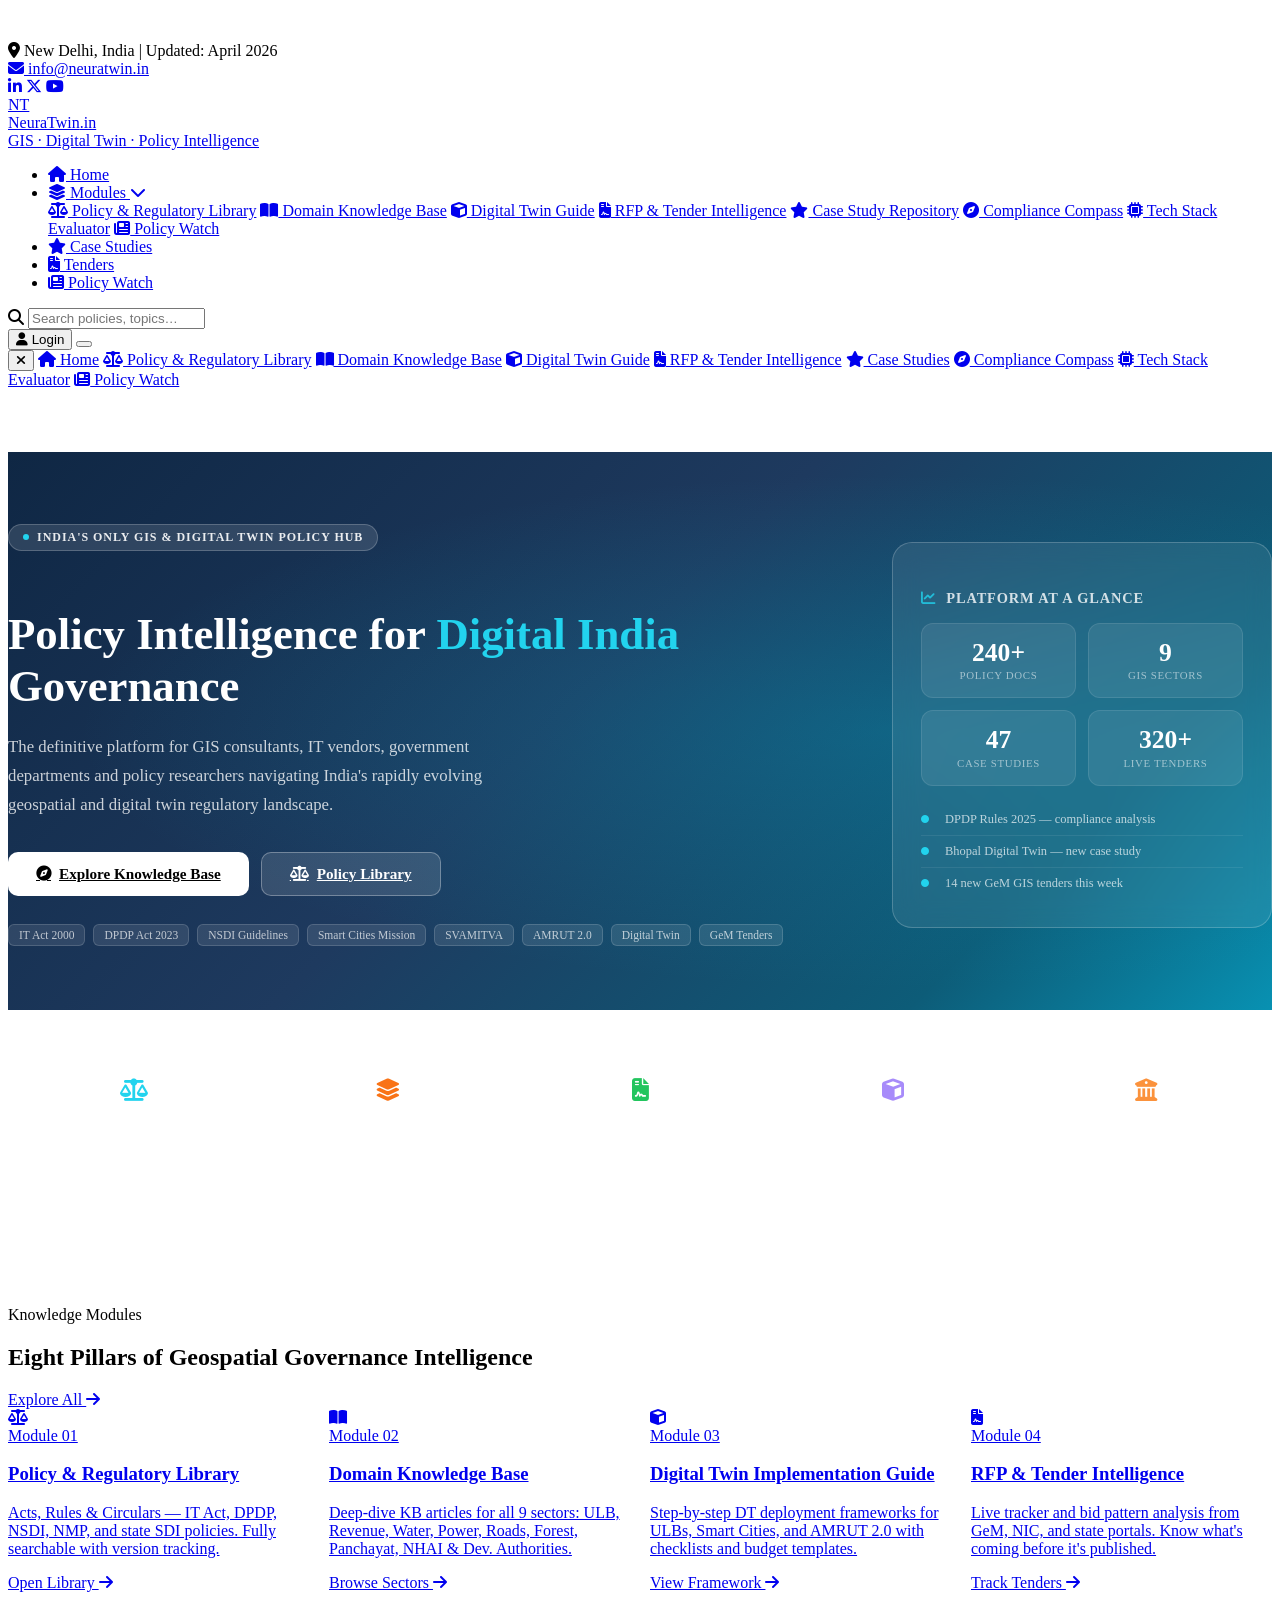
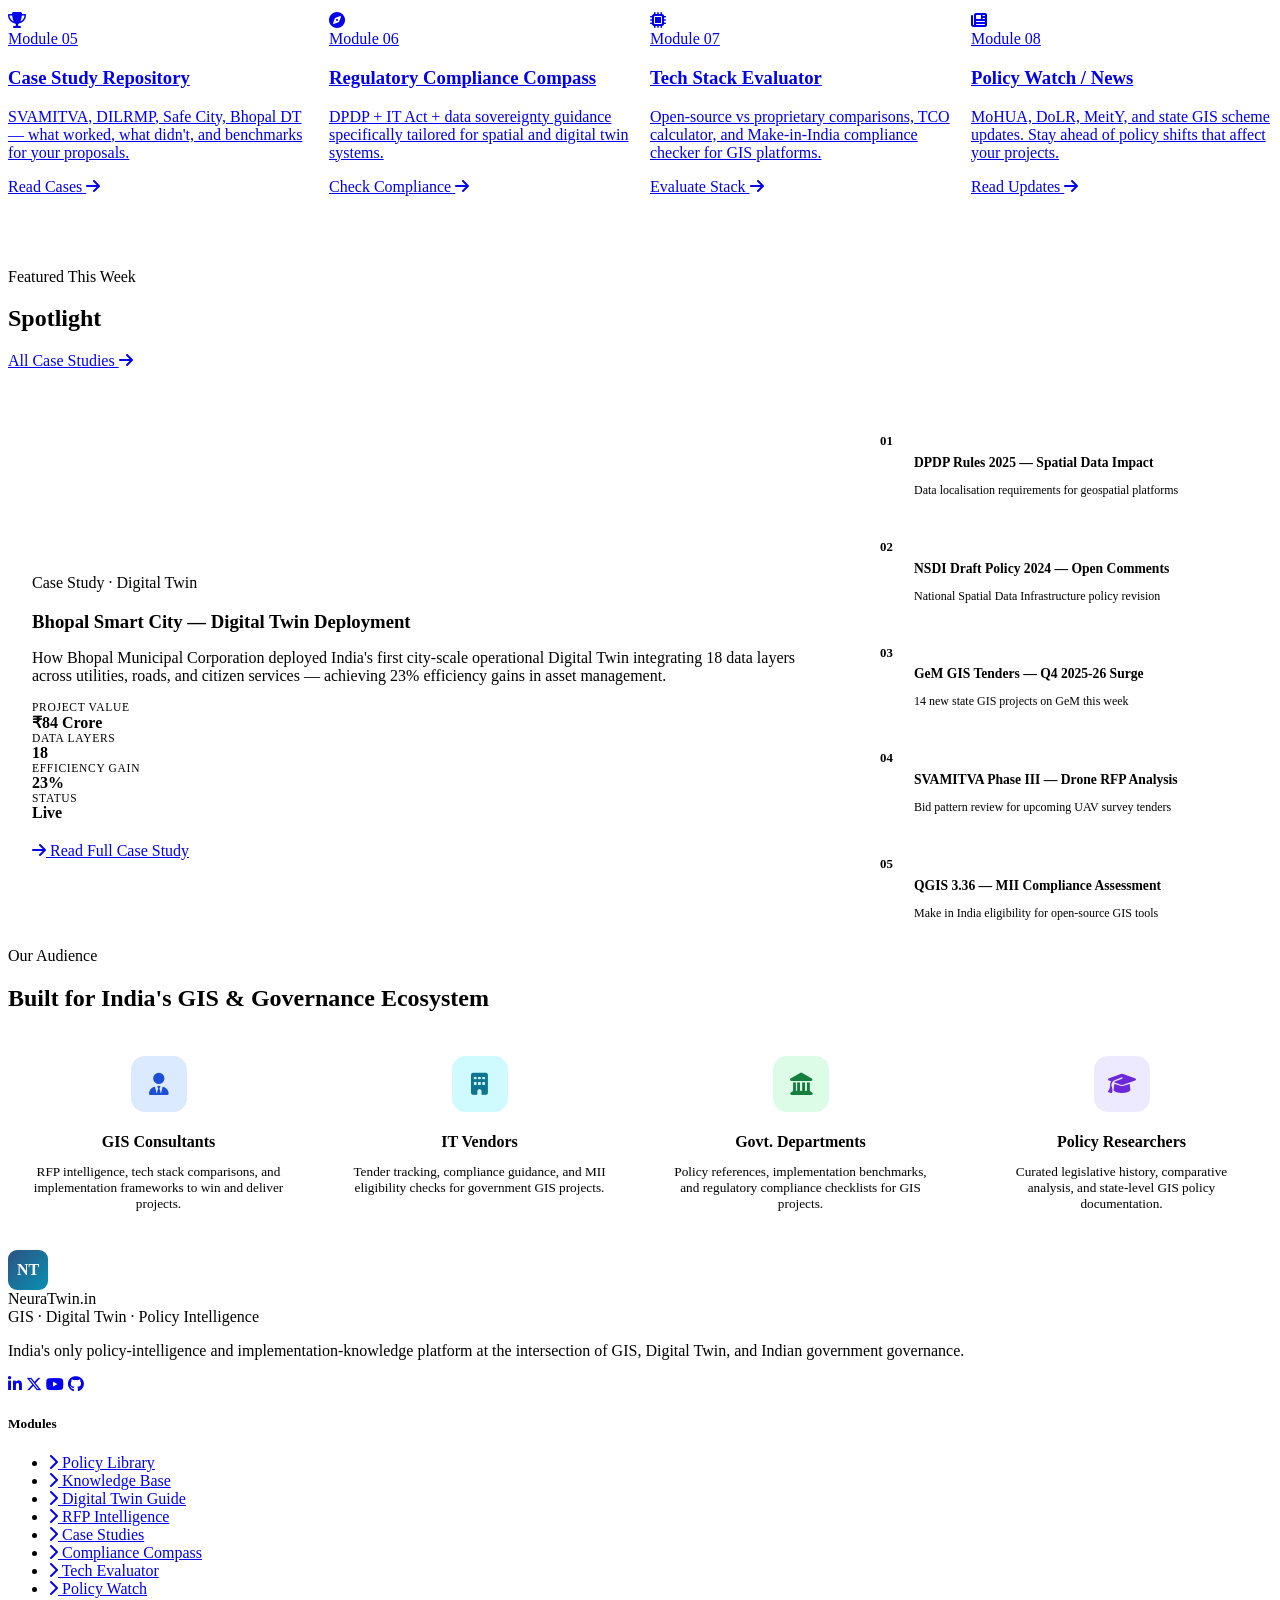
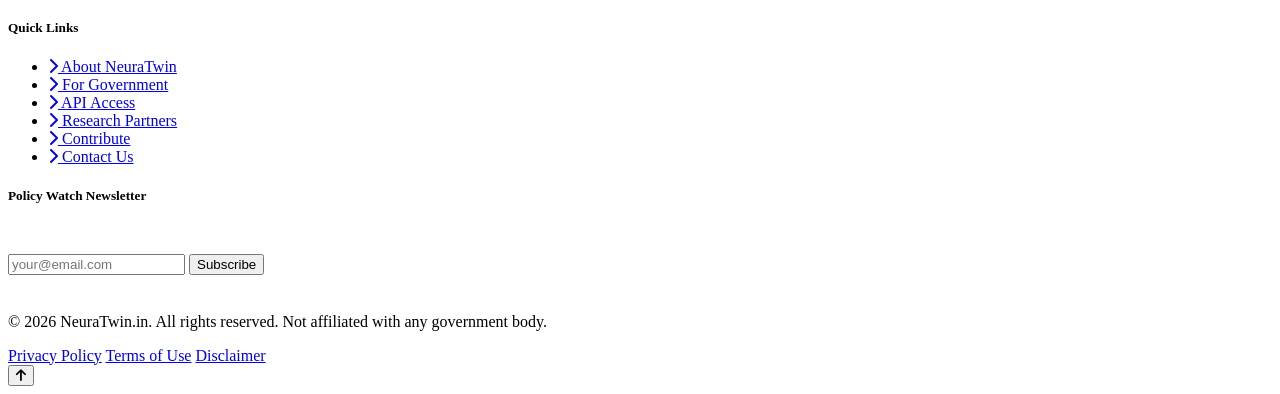
==== commit f9a2e89f: "Add files via upload" ====
--- a/index.html
+++ b/index.html
@@ -1,2795 +1,578 @@
 <!DOCTYPE html>
 <html lang="en">
 <head>
-  <meta charset="UTF-8" />
-  <meta name="viewport" content="width=device-width, initial-scale=1.0" />
-  <title>NeuraTwin | Divya Chakshu for Civic Digital Twins</title>
-  <meta
-    name="description"
-    content="NeuraTwin is a Sanjay-inspired civic digital twin demo for municipal corporations, town planners, and revenue departments."
-  />
-  <link rel="preconnect" href="https://fonts.googleapis.com" />
-  <link rel="preconnect" href="https://fonts.gstatic.com" crossorigin />
-  <link
-    href="https://fonts.googleapis.com/css2?family=Cormorant+Garamond:wght@600;700&family=IBM+Plex+Mono:wght@400;500&family=Space+Grotesk:wght@400;500;700&display=swap"
-    rel="stylesheet"
-  />
-  <style>
-    :root {
-      --bg: #08101a;
-      --bg-deep: #0f1724;
-      --bg-soft: #13233a;
-      --panel: rgba(251, 246, 236, 0.96);
-      --panel-strong: #fff8eb;
-      --panel-dark: rgba(12, 22, 36, 0.78);
-      --border: rgba(31, 49, 74, 0.14);
-      --line: rgba(255, 255, 255, 0.12);
-      --ink: #132238;
-      --ink-soft: #445063;
-      --gold: #df9d3d;
-      --gold-deep: #9f6116;
-      --teal: #1f8a88;
-      --teal-soft: #9ee5df;
-      --crimson: #c65145;
-      --olive: #6a7a3b;
-      --shadow: 0 30px 80px rgba(5, 14, 24, 0.24);
-      --radius-xl: 30px;
-      --radius-lg: 24px;
-      --radius-md: 18px;
-      --radius-sm: 12px;
-      --max-width: 1280px;
-    }
-
-    * {
-      box-sizing: border-box;
-    }
-
-    html {
-      scroll-behavior: smooth;
-    }
-
-    body {
-      margin: 0;
-      font-family: "Space Grotesk", sans-serif;
-      color: var(--ink);
-      background:
-        radial-gradient(circle at 10% 10%, rgba(223, 157, 61, 0.22), transparent 22%),
-        radial-gradient(circle at 88% 8%, rgba(31, 138, 136, 0.2), transparent 20%),
-        radial-gradient(circle at 50% 100%, rgba(74, 106, 167, 0.16), transparent 32%),
-        linear-gradient(180deg, #091119 0%, #101b2a 42%, #13233a 100%);
-      min-height: 100vh;
-    }
-
-    a {
-      color: inherit;
-      text-decoration: none;
-    }
-
-    button,
-    input,
-    select {
-      font: inherit;
-    }
-
-    .page-shell {
-      position: relative;
-      overflow: hidden;
-    }
-
-    .page-shell::before,
-    .page-shell::after {
-      content: "";
-      position: fixed;
-      inset: auto;
-      pointer-events: none;
-      z-index: 0;
-      opacity: 0.4;
-    }
-
-    .page-shell::before {
-      width: 560px;
-      height: 560px;
-      top: -160px;
-      left: -120px;
-      background: radial-gradient(circle, rgba(223, 157, 61, 0.18) 0%, rgba(223, 157, 61, 0) 72%);
-    }
-
-    .page-shell::after {
-      width: 480px;
-      height: 480px;
-      bottom: -180px;
-      right: -120px;
-      background: radial-gradient(circle, rgba(31, 138, 136, 0.2) 0%, rgba(31, 138, 136, 0) 70%);
-    }
-
-    .frame {
-      position: relative;
-      z-index: 1;
-      width: min(100%, var(--max-width));
-      margin: 0 auto;
-      padding: 28px 20px 56px;
-    }
-
-    .topbar {
-      display: flex;
-      justify-content: space-between;
-      align-items: center;
-      gap: 16px;
-      margin-bottom: 18px;
-      padding: 16px 18px;
-      border-radius: 999px;
-      background: rgba(255, 248, 235, 0.08);
-      border: 1px solid rgba(255, 248, 235, 0.12);
-      backdrop-filter: blur(18px);
-      color: #fff8eb;
-    }
-
-    .brand {
-      display: flex;
-      align-items: center;
-      gap: 14px;
-      min-width: 0;
-    }
-
-    .brand-mark {
-      width: 42px;
-      height: 42px;
-      border-radius: 14px;
-      display: grid;
-      place-items: center;
-      font-family: "Cormorant Garamond", serif;
-      font-size: 1.4rem;
-      font-weight: 700;
-      background:
-        radial-gradient(circle at 50% 35%, rgba(255, 248, 235, 0.95), rgba(223, 157, 61, 0.95) 45%, rgba(16, 27, 42, 0.92) 75%);
-      box-shadow: 0 10px 26px rgba(223, 157, 61, 0.28);
-    }
-
-    .brand-copy {
-      min-width: 0;
-    }
-
-    .brand-copy strong {
-      display: block;
-      font-size: 0.98rem;
-      letter-spacing: 0.06em;
-      text-transform: uppercase;
-    }
-
-    .brand-copy span {
-      display: block;
-      font-size: 0.84rem;
-      color: rgba(255, 248, 235, 0.72);
-      white-space: nowrap;
-      overflow: hidden;
-      text-overflow: ellipsis;
-    }
-
-    .top-links {
-      display: flex;
-      gap: 12px;
-      flex-wrap: wrap;
-      justify-content: flex-end;
-      font-size: 0.92rem;
-      color: rgba(255, 248, 235, 0.9);
-    }
-
-    .top-links a {
-      padding: 8px 14px;
-      border-radius: 999px;
-      border: 1px solid rgba(255, 248, 235, 0.12);
-      background: rgba(255, 248, 235, 0.04);
-      transition: transform 0.2s ease, border-color 0.2s ease, background 0.2s ease;
-    }
-
-    .top-links a:hover {
-      transform: translateY(-1px);
-      border-color: rgba(255, 248, 235, 0.28);
-      background: rgba(255, 248, 235, 0.08);
-    }
-
-    .hero {
-      display: grid;
-      grid-template-columns: minmax(0, 1.22fr) minmax(340px, 0.9fr);
-      gap: 20px;
-      margin-bottom: 28px;
-    }
-
-    .hero-copy,
-    .hero-visual,
-    .section-card,
-    .map-panel,
-    .detail-panel,
-    .scenario-panel,
-    .output-panel,
-    .data-card,
-    .pilot-card {
-      border-radius: var(--radius-xl);
-      box-shadow: var(--shadow);
-    }
-
-    .hero-copy {
-      padding: 34px;
-      background:
-        linear-gradient(135deg, rgba(255, 248, 235, 0.98), rgba(247, 239, 222, 0.96)),
-        radial-gradient(circle at top right, rgba(223, 157, 61, 0.16), transparent 28%);
-      border: 1px solid rgba(20, 35, 56, 0.08);
-    }
-
-    .eyebrow {
-      display: inline-flex;
-      align-items: center;
-      gap: 10px;
-      margin-bottom: 18px;
-      padding: 8px 14px;
-      border-radius: 999px;
-      background: rgba(223, 157, 61, 0.14);
-      color: var(--gold-deep);
-      font-size: 0.78rem;
-      font-weight: 700;
-      letter-spacing: 0.12em;
-      text-transform: uppercase;
-    }
-
-    .hero-copy h1,
-    .section-header h2,
-    .ward-heading h3,
-    .scenario-output h3,
-    .pilot-heading h2 {
-      margin: 0;
-      font-family: "Cormorant Garamond", serif;
-      font-weight: 700;
-      letter-spacing: 0.01em;
-    }
-
-    .hero-copy h1 {
-      max-width: 13ch;
-      font-size: clamp(2.9rem, 6vw, 5.2rem);
-      line-height: 0.96;
-      margin-bottom: 16px;
-      color: #122139;
-    }
-
-    .hero-copy .intro {
-      max-width: 60ch;
-      font-size: 1.05rem;
-      line-height: 1.8;
-      color: var(--ink-soft);
-      margin-bottom: 24px;
-    }
-
-    .persona-switch,
-    .launch-row,
-    .layer-switch,
-    .phase-switch {
-      display: flex;
-      flex-wrap: wrap;
-      gap: 10px;
-    }
-
-    .toggle,
-    .launch-button,
-    .layer-pill,
-    .phase-pill,
-    .scenario-card {
-      border: none;
-      cursor: pointer;
-      transition: transform 0.2s ease, box-shadow 0.2s ease, border-color 0.2s ease, background 0.2s ease;
-    }
-
-    .toggle {
-      padding: 12px 16px;
-      border-radius: 999px;
-      background: rgba(16, 27, 42, 0.06);
-      border: 1px solid rgba(16, 27, 42, 0.08);
-      color: #1c2b40;
-      font-weight: 600;
-    }
-
-    .toggle.active {
-      background: linear-gradient(135deg, #16355f, #1d6c7b);
-      border-color: transparent;
-      color: #fff8eb;
-      box-shadow: 0 16px 34px rgba(19, 35, 58, 0.2);
-    }
-
-    .hero-grid {
-      display: grid;
-      grid-template-columns: repeat(3, minmax(0, 1fr));
-      gap: 14px;
-      margin: 24px 0 20px;
-    }
-
-    .metric-card {
-      padding: 16px;
-      border-radius: 18px;
-      background: rgba(255, 255, 255, 0.6);
-      border: 1px solid rgba(20, 35, 56, 0.08);
-    }
-
-    .metric-card .label,
-    .small-label {
-      display: block;
-      font-size: 0.72rem;
-      font-weight: 700;
-      letter-spacing: 0.12em;
-      text-transform: uppercase;
-      color: #7b6551;
-      margin-bottom: 8px;
-    }
-
-    .metric-card strong {
-      display: block;
-      font-size: 1.5rem;
-      line-height: 1.1;
-      margin-bottom: 8px;
-      color: #122139;
-    }
-
-    .metric-card span {
-      display: block;
-      font-size: 0.9rem;
-      line-height: 1.45;
-      color: var(--ink-soft);
-    }
-
-    .launch-row {
-      margin-top: 10px;
-    }
-
-    .launch-button {
-      padding: 14px 16px;
-      border-radius: 18px;
-      text-align: left;
-      background: rgba(17, 27, 43, 0.04);
-      border: 1px solid rgba(17, 27, 43, 0.08);
-      color: #18304c;
-      flex: 1 1 180px;
-      min-width: 0;
-    }
-
-    .launch-button strong {
-      display: block;
-      margin-bottom: 5px;
-      font-size: 0.98rem;
-    }
-
-    .launch-button span {
-      display: block;
-      font-size: 0.86rem;
-      line-height: 1.5;
-      color: var(--ink-soft);
-    }
-
-    .launch-button:hover,
-    .launch-button.active {
-      transform: translateY(-1px);
-      background: linear-gradient(135deg, #17355a, #1b5967);
-      border-color: transparent;
-      color: #fff8eb;
-      box-shadow: 0 18px 34px rgba(19, 35, 58, 0.18);
-    }
-
-    .launch-button:hover span,
-    .launch-button.active span {
-      color: rgba(255, 248, 235, 0.82);
-    }
-
-    .hero-visual {
-      padding: 24px;
-      color: #fff8eb;
-      background:
-        linear-gradient(160deg, rgba(8, 16, 26, 0.95), rgba(14, 28, 46, 0.92)),
-        radial-gradient(circle at 50% 20%, rgba(223, 157, 61, 0.2), transparent 30%);
-      border: 1px solid rgba(255, 248, 235, 0.08);
-      overflow: hidden;
-      position: relative;
-      display: flex;
-      flex-direction: column;
-      gap: 20px;
-    }
-
-    .hero-visual::before {
-      content: "";
-      position: absolute;
-      inset: 18px;
-      border-radius: 28px;
-      border: 1px solid rgba(255, 248, 235, 0.07);
-      pointer-events: none;
-    }
-
-    .vision-card {
-      position: relative;
-      padding: 16px 18px;
-      border-radius: 22px;
-      background: rgba(255, 255, 255, 0.04);
-      border: 1px solid rgba(255, 255, 255, 0.08);
-      z-index: 1;
-    }
-
-    .vision-card strong {
-      display: block;
-      font-size: 1.05rem;
-      margin-bottom: 8px;
-    }
-
-    .vision-card p {
-      margin: 0;
-      color: rgba(255, 248, 235, 0.74);
-      font-size: 0.92rem;
-      line-height: 1.65;
-    }
-
-    .eye-shell {
-      position: relative;
-      min-height: 280px;
-      border-radius: 26px;
-      background:
-        radial-gradient(circle at center, rgba(31, 138, 136, 0.12), transparent 34%),
-        linear-gradient(180deg, rgba(255, 255, 255, 0.02), rgba(255, 255, 255, 0.01));
-      border: 1px solid rgba(255, 248, 235, 0.08);
-      overflow: hidden;
-      display: grid;
-      place-items: center;
-    }
-
-    .eye-shell::before,
-    .eye-shell::after {
-      content: "";
-      position: absolute;
-      inset: 16% 10%;
-      border-radius: 50%;
-      border: 1px solid rgba(255, 248, 235, 0.12);
-    }
-
-    .eye-shell::after {
-      inset: 26% 18%;
-      border-color: rgba(31, 138, 136, 0.24);
-    }
-
-    .eye-core {
-      position: relative;
-      width: min(72%, 280px);
-      aspect-ratio: 1;
-      border-radius: 50%;
-      background:
-        radial-gradient(circle at 50% 45%, rgba(255, 248, 235, 0.95) 0%, rgba(223, 157, 61, 0.85) 18%, rgba(31, 138, 136, 0.75) 42%, rgba(9, 17, 26, 0.94) 66%);
-      box-shadow:
-        0 0 0 18px rgba(255, 255, 255, 0.04),
-        0 0 90px rgba(31, 138, 136, 0.2);
-      animation: breathe 4.8s ease-in-out infinite;
-    }
-
-    .eye-core::before {
-      content: "";
-      position: absolute;
-      inset: 18%;
-      border-radius: 50%;
-      border: 1px solid rgba(255, 248, 235, 0.28);
-    }
-
-    .eye-core::after {
-      content: "";
-      position: absolute;
-      inset: 42%;
-      border-radius: 50%;
-      background: rgba(8, 16, 26, 0.92);
-      box-shadow: 0 0 24px rgba(255, 248, 235, 0.2);
-    }
-
-    .scan-line {
-      position: absolute;
-      width: 120%;
-      height: 2px;
-      background: linear-gradient(90deg, transparent, rgba(223, 157, 61, 0.9), transparent);
-      top: 50%;
-      left: -10%;
-      animation: scan 3.6s linear infinite;
-      opacity: 0.8;
-    }
-
-    .constellation span {
-      position: absolute;
-      width: 10px;
-      height: 10px;
-      border-radius: 50%;
-      background: rgba(255, 248, 235, 0.92);
-      box-shadow: 0 0 22px rgba(255, 248, 235, 0.38);
-    }
-
-    .constellation span:nth-child(1) { top: 20%; left: 18%; }
-    .constellation span:nth-child(2) { top: 28%; right: 22%; }
-    .constellation span:nth-child(3) { bottom: 26%; left: 26%; }
-    .constellation span:nth-child(4) { bottom: 18%; right: 18%; }
-    .constellation span:nth-child(5) { top: 48%; left: 10%; width: 8px; height: 8px; }
-    .constellation span:nth-child(6) { top: 54%; right: 11%; width: 8px; height: 8px; }
-
-    .vision-grid {
-      display: grid;
-      grid-template-columns: repeat(2, minmax(0, 1fr));
-      gap: 12px;
-    }
-
-    .chapter-nav {
-      position: sticky;
-      top: 12px;
-      z-index: 8;
-      display: flex;
-      flex-wrap: wrap;
-      gap: 8px;
-      margin-bottom: 24px;
-      padding: 10px;
-      border-radius: 999px;
-      background: rgba(255, 248, 235, 0.12);
-      border: 1px solid rgba(255, 248, 235, 0.12);
-      backdrop-filter: blur(18px);
-    }
-
-    .chapter-nav a {
-      padding: 10px 14px;
-      border-radius: 999px;
-      color: rgba(255, 248, 235, 0.9);
-      font-size: 0.92rem;
-      transition: background 0.2s ease, color 0.2s ease;
-    }
-
-    .chapter-nav a:hover {
-      background: rgba(255, 248, 235, 0.12);
-      color: #fff8eb;
-    }
-
-    .section-card {
-      background: var(--panel);
-      border: 1px solid rgba(19, 35, 58, 0.08);
-      padding: 28px;
-      margin-bottom: 22px;
-    }
-
-    .section-header,
-    .panel-header,
-    .pilot-heading {
-      display: flex;
-      justify-content: space-between;
-      align-items: flex-start;
-      gap: 18px;
-      flex-wrap: wrap;
-      margin-bottom: 22px;
-    }
-
-    .section-header h2,
-    .pilot-heading h2 {
-      font-size: clamp(2rem, 4vw, 3rem);
-      line-height: 0.98;
-      color: #132238;
-      margin-bottom: 8px;
-    }
-
-    .section-header p,
-    .panel-header p,
-    .pilot-heading p {
-      margin: 0;
-      color: var(--ink-soft);
-      line-height: 1.75;
-      max-width: 62ch;
-    }
-
-    .tag-list,
-    .insight-tags {
-      display: flex;
-      flex-wrap: wrap;
-      gap: 10px;
-      align-self: center;
-    }
-
-    .tag,
-    .insight-tag {
-      padding: 10px 14px;
-      border-radius: 999px;
-      background: rgba(20, 35, 56, 0.05);
-      border: 1px solid rgba(20, 35, 56, 0.08);
-      font-size: 0.82rem;
-      font-weight: 600;
-      color: #29415b;
-    }
-
-    .idea-grid,
-    .data-grid,
-    .pilot-grid {
-      display: grid;
-      grid-template-columns: repeat(3, minmax(0, 1fr));
-      gap: 16px;
-    }
-
-    .idea-card,
-    .data-card,
-    .pilot-card {
-      padding: 20px;
-      border-radius: 22px;
-      background: rgba(255, 255, 255, 0.62);
-      border: 1px solid rgba(19, 35, 58, 0.08);
-    }
-
-    .idea-card {
-      display: grid;
-      gap: 16px;
-      align-content: start;
-    }
-
-    .idea-top {
-      display: flex;
-      justify-content: space-between;
-      gap: 12px;
-      align-items: center;
-    }
-
-    .idea-top strong {
-      font-size: 1.08rem;
-      line-height: 1.35;
-    }
-
-    .idea-label {
-      flex-shrink: 0;
-      padding: 8px 12px;
-      border-radius: 999px;
-      background: rgba(223, 157, 61, 0.16);
-      color: var(--gold-deep);
-      font-size: 0.76rem;
-      font-weight: 700;
-      letter-spacing: 0.12em;
-      text-transform: uppercase;
-    }
-
-    .idea-card p {
-      margin: 0;
-      color: var(--ink-soft);
-      line-height: 1.65;
-    }
-
-    .idea-points {
-      display: grid;
-      gap: 10px;
-    }
-
-    .idea-point {
-      padding: 12px 14px;
-      border-radius: 16px;
-      background: rgba(20, 35, 56, 0.04);
-      border: 1px solid rgba(20, 35, 56, 0.06);
-      color: #21354e;
-      font-size: 0.9rem;
-      line-height: 1.55;
-    }
-
-    .idea-card button {
-      justify-self: start;
-      padding: 12px 16px;
-      border-radius: 16px;
-      background: linear-gradient(135deg, #16355f, #1d6c7b);
-      color: #fff8eb;
-      border: none;
-      cursor: pointer;
-      font-weight: 600;
-      box-shadow: 0 14px 28px rgba(19, 35, 58, 0.14);
-    }
-
-    .twin-layout,
-    .scenario-layout {
-      display: grid;
-      grid-template-columns: minmax(0, 1.15fr) minmax(320px, 0.85fr);
-      gap: 18px;
-    }
-
-    .map-panel,
-    .detail-panel,
-    .scenario-panel,
-    .output-panel {
-      background: var(--panel);
-      border: 1px solid rgba(19, 35, 58, 0.08);
-      padding: 24px;
-    }
-
-    .map-stage {
-      position: relative;
-      overflow: hidden;
-      padding: 18px;
-      border-radius: 24px;
-      background:
-        linear-gradient(180deg, rgba(11, 23, 37, 0.98), rgba(15, 29, 47, 0.98)),
-        radial-gradient(circle at top right, rgba(31, 138, 136, 0.12), transparent 24%);
-      color: #fff8eb;
-      min-height: 520px;
-      border: 1px solid rgba(255, 248, 235, 0.08);
-    }
-
-    .map-stage::before {
-      content: "";
-      position: absolute;
-      inset: 0;
-      background:
-        linear-gradient(rgba(255, 255, 255, 0.04) 1px, transparent 1px),
-        linear-gradient(90deg, rgba(255, 255, 255, 0.04) 1px, transparent 1px);
-      background-size: 84px 84px;
-      pointer-events: none;
-      opacity: 0.32;
-    }
-
-    .map-meta {
-      position: relative;
-      z-index: 1;
-      display: flex;
-      justify-content: space-between;
-      gap: 14px;
-      flex-wrap: wrap;
-      align-items: center;
-      margin-bottom: 18px;
-    }
-
-    .map-meta .small-label {
-      color: rgba(255, 248, 235, 0.58);
-    }
-
-    .map-meta strong {
-      display: block;
-      font-size: 1rem;
-      color: #fff8eb;
-    }
-
-    .map-meta p {
-      margin: 6px 0 0;
-      color: rgba(255, 248, 235, 0.72);
-      line-height: 1.6;
-      max-width: 52ch;
-    }
-
-    .layer-switch {
-      margin-bottom: 18px;
-    }
-
-    .layer-pill {
-      padding: 10px 14px;
-      border-radius: 999px;
-      background: rgba(255, 248, 235, 0.06);
-      border: 1px solid rgba(255, 248, 235, 0.08);
-      color: rgba(255, 248, 235, 0.82);
-    }
-
-    .layer-pill.active {
-      background: rgba(255, 248, 235, 0.16);
-      border-color: rgba(255, 248, 235, 0.28);
-      color: #fff8eb;
-      box-shadow: 0 10px 22px rgba(8, 16, 26, 0.18);
-    }
-
-    .map-workbench {
-      position: relative;
-      z-index: 1;
-      display: grid;
-      grid-template-columns: minmax(0, 1fr) 280px;
-      gap: 14px;
-      align-items: stretch;
-    }
-
-    .map-canvas {
-      position: relative;
-      min-height: 460px;
-      border-radius: 24px;
-      overflow: hidden;
-      background:
-        radial-gradient(circle at top left, rgba(223, 157, 61, 0.08), transparent 22%),
-        radial-gradient(circle at bottom right, rgba(31, 138, 136, 0.14), transparent 24%),
-        linear-gradient(180deg, rgba(7, 16, 27, 0.76), rgba(9, 17, 26, 0.36));
-      border: 1px solid rgba(255, 248, 235, 0.08);
-    }
-
-    .twin-map {
-      display: block;
-      width: 100%;
-      height: 100%;
-      min-height: 460px;
-    }
-
-    .river-path {
-      fill: none;
-      stroke: rgba(130, 213, 241, 0.72);
-      stroke-width: 26;
-      stroke-linecap: round;
-      stroke-linejoin: round;
-      opacity: 0.44;
-      filter: url(#mapGlow);
-    }
-
-    .river-path-outline {
-      fill: none;
-      stroke: rgba(255, 255, 255, 0.22);
-      stroke-width: 2.5;
-      stroke-linecap: round;
-      stroke-dasharray: 6 10;
-      opacity: 0.6;
-    }
-
-    .route-line {
-      fill: none;
-      stroke: rgba(255, 248, 235, 0.22);
-      stroke-width: 5;
-      stroke-linecap: round;
-      stroke-dasharray: 16 12;
-      opacity: 0.72;
-    }
-
-    .route-line.secondary {
-      stroke-width: 3;
-      stroke-dasharray: 10 10;
-      opacity: 0.52;
-    }
-
-    .ward-region {
-      cursor: pointer;
-      outline: none;
-    }
-
-    .ward-region polygon {
-      stroke: rgba(255, 248, 235, 0.18);
-      stroke-width: 2;
-      transition: transform 0.2s ease, fill 0.2s ease, stroke 0.2s ease, opacity 0.2s ease;
-      transform-origin: center;
-      filter: url(#tileShadow);
-    }
-
-    .ward-region:hover polygon,
-    .ward-region:focus polygon {
-      transform: translateY(-3px);
-      stroke: rgba(255, 248, 235, 0.34);
-    }
-
-    .ward-region.active polygon {
-      stroke: rgba(255, 248, 235, 0.86);
-      stroke-width: 3;
-      filter: url(#tileShadowStrong);
-    }
-
-    .ward-label-code,
-    .ward-label-name,
-    .ward-label-metric {
-      fill: #fff8eb;
-      pointer-events: none;
-    }
-
-    .ward-label-code,
-    .ward-label-metric {
-      font-family: "IBM Plex Mono", monospace;
-      letter-spacing: 0.08em;
-    }
-
-    .ward-label-code {
-      font-size: 11px;
-      opacity: 0.76;
-      text-transform: uppercase;
-    }
-
-    .ward-label-name {
-      font-size: 14px;
-      font-weight: 700;
-    }
-
-    .ward-label-metric {
-      font-size: 12px;
-      opacity: 0.88;
-    }
-
-    .map-overlay {
-      position: absolute;
-      inset: 16px;
-      display: flex;
-      justify-content: space-between;
-      align-items: flex-end;
-      gap: 14px;
-      pointer-events: none;
-    }
-
-    .legend-card,
-    .map-status {
-      max-width: min(100%, 270px);
-      padding: 14px 16px;
-      border-radius: 18px;
-      background: rgba(6, 13, 22, 0.62);
-      border: 1px solid rgba(255, 248, 235, 0.1);
-      backdrop-filter: blur(12px);
-      color: #fff8eb;
-    }
-
-    .legend-card p,
-    .map-status p {
-      margin: 6px 0 0;
-      color: rgba(255, 248, 235, 0.72);
-      line-height: 1.55;
-      font-size: 0.86rem;
-    }
-
-    .legend-scale {
-      display: flex;
-      align-items: center;
-      gap: 10px;
-      margin-top: 10px;
-      color: rgba(255, 248, 235, 0.76);
-      font-size: 0.76rem;
-      text-transform: uppercase;
-      letter-spacing: 0.12em;
-    }
-
-    .legend-bar {
-      flex: 1;
-      height: 10px;
-      border-radius: 999px;
-      background: linear-gradient(90deg, #1f8a88 0%, #df9d3d 55%, #c65145 100%);
-      box-shadow: inset 0 0 0 1px rgba(255, 248, 235, 0.12);
-    }
-
-    .map-status strong {
-      display: block;
-      margin-top: 6px;
-      font-size: 1rem;
-      color: #fff8eb;
-    }
-
-    .map-feed {
-      display: grid;
-      align-content: start;
-      gap: 12px;
-      padding: 16px;
-      border-radius: 22px;
-      background: rgba(255, 248, 235, 0.06);
-      border: 1px solid rgba(255, 248, 235, 0.08);
-    }
-
-    .feed-list {
-      display: grid;
-      gap: 10px;
-    }
-
-    .feed-card {
-      padding: 14px;
-      border-radius: 18px;
-      background: rgba(255, 248, 235, 0.06);
-      border: 1px solid rgba(255, 248, 235, 0.08);
-    }
-
-    .feed-card strong {
-      display: block;
-      font-size: 0.98rem;
-      color: #fff8eb;
-      margin-bottom: 6px;
-    }
-
-    .feed-card span {
-      display: block;
-      color: rgba(255, 248, 235, 0.72);
-      line-height: 1.55;
-      font-size: 0.86rem;
-    }
-
-    .feed-level {
-      display: inline-flex;
-      align-items: center;
-      padding: 6px 10px;
-      border-radius: 999px;
-      margin-bottom: 10px;
-      background: rgba(223, 157, 61, 0.18);
-      color: #f6d39e;
-      font-size: 0.72rem;
-      font-weight: 700;
-      letter-spacing: 0.12em;
-      text-transform: uppercase;
-    }
-
-    .ward-code,
-    .micro-copy {
-      font-family: "IBM Plex Mono", monospace;
-      letter-spacing: 0.04em;
-    }
-
-    .ward-code {
-      display: block;
-      font-size: 0.78rem;
-      color: rgba(255, 248, 235, 0.72);
-      margin-bottom: 10px;
-    }
-
-    .detail-stack,
-    .prediction-list,
-    .action-list,
-    .mini-metrics,
-    .pipeline-flow {
-      display: grid;
-      gap: 12px;
-    }
-
-    .ward-heading h3 {
-      font-size: 2rem;
-      line-height: 0.96;
-      color: #122139;
-      margin-bottom: 10px;
-    }
-
-    .ward-heading p {
-      margin: 0;
-      color: var(--ink-soft);
-      line-height: 1.7;
-    }
-
-    .summary-banner {
-      padding: 14px 16px;
-      border-radius: 18px;
-      background: linear-gradient(135deg, rgba(22, 53, 95, 0.96), rgba(29, 108, 123, 0.92));
-      color: #fff8eb;
-    }
-
-    .summary-banner strong {
-      display: block;
-      font-size: 1.18rem;
-      margin-bottom: 6px;
-    }
-
-    .summary-banner span {
-      display: block;
-      color: rgba(255, 248, 235, 0.82);
-      line-height: 1.55;
-      font-size: 0.92rem;
-    }
-
-    .mini-metrics {
-      grid-template-columns: repeat(2, minmax(0, 1fr));
-    }
-
-    .mini-card {
-      padding: 14px;
-      border-radius: 18px;
-      background: rgba(20, 35, 56, 0.04);
-      border: 1px solid rgba(20, 35, 56, 0.06);
-    }
-
-    .mini-card strong {
-      display: block;
-      font-size: 1.05rem;
-      margin-top: 6px;
-      color: #16273f;
-    }
-
-    .indicator-list {
-      display: grid;
-      gap: 10px;
-    }
-
-    .indicator-row {
-      display: grid;
-      gap: 8px;
-    }
-
-    .indicator-meta {
-      display: flex;
-      justify-content: space-between;
-      gap: 10px;
-      font-size: 0.86rem;
-      color: #31485f;
-    }
-
-    .indicator-bar {
-      height: 10px;
-      border-radius: 999px;
-      background: rgba(20, 35, 56, 0.08);
-      overflow: hidden;
-    }
-
-    .indicator-fill {
-      height: 100%;
-      border-radius: inherit;
-      background: linear-gradient(90deg, rgba(31, 138, 136, 0.86), rgba(223, 157, 61, 0.96));
-    }
-
-    .prediction-item,
-    .action-item,
-    .flow-step {
-      padding: 14px 16px;
-      border-radius: 18px;
-      background: rgba(20, 35, 56, 0.04);
-      border: 1px solid rgba(20, 35, 56, 0.06);
-    }
-
-    .prediction-item strong,
-    .action-item strong,
-    .flow-step strong,
-    .data-card strong,
-    .pilot-card strong {
-      display: block;
-      font-size: 1rem;
-      margin-bottom: 6px;
-    }
-
-    .prediction-item span,
-    .action-item span,
-    .flow-step span,
-    .data-card span,
-    .pilot-card span {
-      display: block;
-      color: var(--ink-soft);
-      line-height: 1.6;
-      font-size: 0.92rem;
-    }
-
-    .scenario-list {
-      display: grid;
-      gap: 12px;
-      margin-bottom: 16px;
-    }
-
-    .scenario-card {
-      width: 100%;
-      padding: 16px;
-      border-radius: 20px;
-      background: rgba(20, 35, 56, 0.04);
-      border: 1px solid rgba(20, 35, 56, 0.06);
-      text-align: left;
-    }
-
-    .scenario-card.active {
-      background: linear-gradient(135deg, rgba(22, 53, 95, 0.96), rgba(29, 108, 123, 0.9));
-      border-color: transparent;
-      color: #fff8eb;
-      box-shadow: 0 16px 30px rgba(19, 35, 58, 0.18);
-    }
-
-    .scenario-card strong {
-      display: block;
-      margin-bottom: 7px;
-      font-size: 1rem;
-    }
-
-    .scenario-card span {
-      display: block;
-      color: inherit;
-      opacity: 0.84;
-      line-height: 1.55;
-      font-size: 0.9rem;
-    }
-
-    .phase-switch {
-      margin-bottom: 18px;
-    }
-
-    .phase-pill {
-      padding: 10px 13px;
-      border-radius: 999px;
-      background: rgba(20, 35, 56, 0.04);
-      border: 1px solid rgba(20, 35, 56, 0.06);
-      color: #21354e;
-    }
-
-    .phase-pill.active {
-      background: rgba(223, 157, 61, 0.16);
-      border-color: rgba(223, 157, 61, 0.24);
-      color: var(--gold-deep);
-      box-shadow: 0 12px 24px rgba(223, 157, 61, 0.12);
-    }
-
-    .scenario-summary {
-      display: grid;
-      grid-template-columns: repeat(3, minmax(0, 1fr));
-      gap: 12px;
-      margin-bottom: 18px;
-    }
-
-    .scenario-metric {
-      padding: 16px;
-      border-radius: 18px;
-      background: rgba(20, 35, 56, 0.04);
-      border: 1px solid rgba(20, 35, 56, 0.06);
-    }
-
-    .scenario-metric strong {
-      display: block;
-      font-size: 1.38rem;
-      line-height: 1.1;
-      margin-top: 6px;
-      color: #122139;
-    }
-
-    .scenario-output {
-      padding: 18px;
-      border-radius: 24px;
-      background:
-        linear-gradient(180deg, rgba(255, 255, 255, 0.58), rgba(255, 255, 255, 0.42)),
-        radial-gradient(circle at top right, rgba(223, 157, 61, 0.12), transparent 28%);
-      border: 1px solid rgba(19, 35, 58, 0.08);
-    }
-
-    .scenario-output h3 {
-      font-size: 2rem;
-      line-height: 0.96;
-      margin-bottom: 12px;
-    }
-
-    .scenario-output p {
-      margin: 0 0 16px;
-      color: var(--ink-soft);
-      line-height: 1.75;
-    }
-
-    .pipeline-flow {
-      grid-template-columns: repeat(4, minmax(0, 1fr));
-      margin-top: 12px;
-    }
-
-    .flow-step {
-      position: relative;
-      overflow: hidden;
-      background: linear-gradient(180deg, rgba(20, 35, 56, 0.05), rgba(20, 35, 56, 0.03));
-    }
-
-    .flow-step::before {
-      content: "";
-      position: absolute;
-      inset: auto 18px 0 18px;
-      height: 3px;
-      border-radius: 999px;
-      background: linear-gradient(90deg, rgba(31, 138, 136, 0.88), rgba(223, 157, 61, 0.92));
-    }
-
-    .data-card,
-    .pilot-card {
-      background: rgba(255, 255, 255, 0.62);
-    }
-
-    .data-card p,
-    .pilot-card p {
-      margin: 0;
-      color: var(--ink-soft);
-      line-height: 1.65;
-      font-size: 0.92rem;
-    }
-
-    .pilot-grid {
-      margin-top: 14px;
-    }
-
-    .pilot-card {
-      display: grid;
-      gap: 12px;
-    }
-
-    .pilot-badge {
-      display: inline-flex;
-      align-items: center;
-      justify-content: center;
-      width: fit-content;
-      padding: 7px 11px;
-      border-radius: 999px;
-      background: rgba(223, 157, 61, 0.16);
-      color: var(--gold-deep);
-      font-size: 0.76rem;
-      font-weight: 700;
-      letter-spacing: 0.12em;
-      text-transform: uppercase;
-    }
-
-    .footer-note {
-      display: flex;
-      justify-content: space-between;
-      gap: 16px;
-      flex-wrap: wrap;
-      margin-top: 20px;
-      padding: 18px 22px;
-      border-radius: 24px;
-      background: rgba(255, 248, 235, 0.08);
-      border: 1px solid rgba(255, 248, 235, 0.1);
-      color: rgba(255, 248, 235, 0.9);
-    }
-
-    .footer-note p {
-      margin: 0;
-      line-height: 1.65;
-      max-width: 62ch;
-    }
-
-    .footer-note strong {
-      color: #fff8eb;
-    }
-
-    @keyframes scan {
-      0% { transform: translateY(-120px); }
-      100% { transform: translateY(120px); }
-    }
-
-    @keyframes breathe {
-      0%, 100% { transform: scale(1); }
-      50% { transform: scale(1.04); }
-    }
-
-    @media (max-width: 1120px) {
-      .hero,
-      .twin-layout,
-      .scenario-layout,
-      .idea-grid,
-      .data-grid,
-      .pilot-grid,
-      .pipeline-flow {
-        grid-template-columns: 1fr;
-      }
-
-      .hero-copy h1 {
-        max-width: none;
-      }
-
-      .map-workbench {
-        grid-template-columns: 1fr;
-      }
-    }
-
-    @media (max-width: 760px) {
-      .frame {
-        padding: 16px 14px 40px;
-      }
-
-      .topbar {
-        border-radius: 24px;
-        padding: 16px;
-      }
-
-      .hero-copy,
-      .hero-visual,
-      .section-card,
-      .map-panel,
-      .detail-panel,
-      .scenario-panel,
-      .output-panel {
-        padding: 20px;
-      }
-
-      .hero-grid,
-      .scenario-summary,
-      .mini-metrics {
-        grid-template-columns: 1fr;
-      }
-
-      .vision-grid {
-        grid-template-columns: 1fr;
-      }
-
-      .map-overlay {
-        position: static;
-        margin-top: 10px;
-        flex-direction: column;
-        align-items: stretch;
-      }
-
-      .chapter-nav {
-        position: static;
-        border-radius: 24px;
-      }
-
-      .map-canvas,
-      .twin-map {
-        min-height: 360px;
-      }
-    }
-
-    @media (max-width: 520px) {
-      .hero-copy h1,
-      .section-header h2,
-      .pilot-heading h2,
-      .ward-heading h3,
-      .scenario-output h3 {
-        font-size: 2.4rem;
-      }
-
-      .legend-card,
-      .map-status {
-        max-width: none;
-      }
-    }
-  </style>
+<meta charset="UTF-8"/>
+<meta name="viewport" content="width=device-width, initial-scale=1.0"/>
+<title>NeuraTwin.in — India's GIS · Digital Twin · Policy Intelligence Platform</title>
+<meta name="description" content="India's only policy-intelligence and implementation-knowledge platform at the intersection of GIS, Digital Twin, and Indian government governance."/>
+<link rel="preconnect" href="https://fonts.googleapis.com"/>
+<link href="https://fonts.googleapis.com/css2?family=Inter:wght@400;500;600;700;800&display=swap" rel="stylesheet"/>
+<link rel="stylesheet" href="https://cdnjs.cloudflare.com/ajax/libs/font-awesome/6.5.0/css/all.min.css"/>
+<link rel="stylesheet" href="css/style.css"/>
+<style>
+/* ── Index-specific ── */
+.hero {
+  background: linear-gradient(135deg, #0f2744 0%, #1e3a5f 45%, #0d5c78 80%, #0891b2 100%);
+  padding: 72px 0 64px; position: relative; overflow: hidden;
+}
+.hero::before {
+  content: '';
+  position: absolute; inset: 0;
+  background: radial-gradient(ellipse at 70% 50%, rgba(8,145,178,.35) 0%, transparent 65%);
+}
+.hero::after {
+  content: '';
+  position: absolute; bottom: -2px; left: 0; right: 0; height: 60px;
+  background: linear-gradient(to bottom right, transparent 49%, var(--bg) 50%);
+}
+.hero-content { position: relative; display: grid; grid-template-columns: 1fr 380px; gap: 48px; align-items: center; }
+.hero-eyebrow {
+  display: inline-flex; align-items: center; gap: 8px;
+  background: rgba(255,255,255,.12); border: 1px solid rgba(255,255,255,.2);
+  border-radius: 20px; padding: 5px 14px; font-size: .75rem;
+  font-weight: 700; letter-spacing: .08em; color: rgba(255,255,255,.9);
+  text-transform: uppercase; margin-bottom: 20px;
+}
+.hero-eyebrow .dot { width: 6px; height: 6px; background: #22d3ee; border-radius: 50%; }
+.hero h1 { color: #fff; font-size: clamp(2rem,3.5vw,2.9rem); margin-bottom: 20px; }
+.hero h1 span { color: #22d3ee; }
+.hero-desc { color: rgba(255,255,255,.78); font-size: 1.05rem; max-width: 540px; margin-bottom: 32px; line-height: 1.75; }
+.hero-ctas { display: flex; gap: 12px; flex-wrap: wrap; }
+.hero-cta-primary {
+  background: #fff; color: var(--navy); padding: 12px 28px;
+  border-radius: 10px; font-weight: 700; font-size: .95rem;
+  display: flex; align-items: center; gap: 8px; transition: var(--transition);
+}
+.hero-cta-primary:hover { background: #e8f0fe; color: var(--navy); transform: translateY(-1px); }
+.hero-cta-secondary {
+  background: rgba(255,255,255,.12); color: #fff;
+  border: 1.5px solid rgba(255,255,255,.3);
+  padding: 12px 28px; border-radius: 10px;
+  font-weight: 600; font-size: .95rem;
+  display: flex; align-items: center; gap: 8px; transition: var(--transition);
+}
+.hero-cta-secondary:hover { background: rgba(255,255,255,.2); color: #fff; }
+.hero-tags { display: flex; gap: 8px; flex-wrap: wrap; margin-top: 28px; }
+.hero-tag {
+  background: rgba(255,255,255,.1); border: 1px solid rgba(255,255,255,.15);
+  border-radius: 6px; padding: 4px 10px; font-size: .72rem;
+  color: rgba(255,255,255,.7); font-weight: 500;
+}
+
+/* Hero right card */
+.hero-card {
+  background: rgba(255,255,255,.08); backdrop-filter: blur(12px);
+  border: 1px solid rgba(255,255,255,.2); border-radius: 20px; padding: 28px;
+  position: relative;
+}
+.hero-card h4 { color: #fff; font-size: .9rem; margin-bottom: 16px; opacity: .8; text-transform: uppercase; letter-spacing: .06em; }
+.hero-stat-grid { display: grid; grid-template-columns: 1fr 1fr; gap: 12px; }
+.h-stat {
+  background: rgba(255,255,255,.08); border-radius: 12px; padding: 16px;
+  text-align: center; border: 1px solid rgba(255,255,255,.1);
+}
+.h-stat .val { font-size: 1.6rem; font-weight: 800; color: #fff; line-height: 1; }
+.h-stat .lbl { font-size: .68rem; color: rgba(255,255,255,.55); text-transform: uppercase; letter-spacing: .06em; margin-top: 4px; }
+.hero-activity { margin-top: 16px; }
+.hero-activity-item {
+  display: flex; align-items: center; gap: 10px;
+  padding: 8px 0; border-bottom: 1px solid rgba(255,255,255,.08);
+  font-size: .78rem; color: rgba(255,255,255,.7);
+}
+.hero-activity-item:last-child { border-bottom: none; }
+.hero-activity-item i { color: #22d3ee; width: 14px; }
+
+/* Notice bar */
+.notice-bar {
+  background: linear-gradient(90deg, var(--saffron), #f59e0b);
+  color: #fff; padding: 10px 0;
+  display: flex; align-items: center;
+}
+.notice-bar .container { display: flex; align-items: center; gap: 12px; }
+.notice-bar p { color: #fff; font-size: .83rem; font-weight: 500; flex: 1; }
+.notice-bar strong { font-weight: 700; }
+.notice-close { background: rgba(255,255,255,.2); border: none; color: #fff; width: 22px; height: 22px; border-radius: 4px; font-size: .8rem; display: flex; align-items: center; justify-content: center; cursor: pointer; }
+
+/* Modules section */
+.modules-section { padding: 72px 0; }
+.modules-grid { display: grid; grid-template-columns: repeat(4,1fr); gap: 20px; }
+
+/* Stats row */
+.stats-strip { background: var(--navy); padding: 40px 0; }
+.stats-strip .inner { display: grid; grid-template-columns: repeat(5,1fr); gap: 1px; background: rgba(255,255,255,.1); border-radius: var(--radius-lg); overflow: hidden; }
+.stats-strip .s-item { background: rgba(255,255,255,.04); padding: 28px 20px; text-align: center; }
+.stats-strip .s-num { font-size: 2rem; font-weight: 800; color: #fff; line-height: 1; }
+.stats-strip .s-lbl { font-size: .72rem; color: rgba(255,255,255,.5); text-transform: uppercase; letter-spacing: .08em; margin-top: 6px; }
+.stats-strip .s-icon { font-size: 1.4rem; margin-bottom: 12px; }
+
+/* Featured section */
+.featured-grid { display: grid; grid-template-columns: 2fr 1fr; gap: 28px; }
+.featured-main { background: var(--white); border-radius: var(--radius-lg); overflow: hidden; border: 1px solid var(--border); }
+.featured-main-img { height: 180px; background: linear-gradient(135deg,var(--navy),var(--teal)); display: flex; align-items: center; justify-content: center; font-size: 4rem; position: relative; overflow: hidden; }
+.featured-main-img::before { content:''; position:absolute;inset:0; background:url("data:image/svg+xml,%3Csvg width='40' height='40' viewBox='0 0 40 40' xmlns='http://www.w3.org/2000/svg'%3E%3Cg fill='%23ffffff' fill-opacity='0.05'%3E%3Ccircle cx='20' cy='20' r='3'/%3E%3C/g%3E%3C/svg%3E"); }
+.featured-main-body { padding: 24px; }
+.featured-list { background: var(--white); border-radius: var(--radius-lg); border: 1px solid var(--border); overflow: hidden; }
+.feat-list-head { background: var(--navy); color: #fff; padding: 16px 20px; font-size: .85rem; font-weight: 700; letter-spacing: .04em; }
+.feat-list-item { padding: 14px 20px; border-bottom: 1px solid var(--border-lt); display: flex; gap: 12px; align-items: flex-start; }
+.feat-list-item:last-child { border-bottom: none; }
+.feat-list-item .num { font-size: .8rem; font-weight: 800; color: var(--teal); width: 22px; flex-shrink: 0; margin-top: 2px; }
+.feat-list-item h5 { font-size: .85rem; color: var(--text); margin-bottom: 2px; }
+.feat-list-item p  { font-size: .75rem; color: var(--text-muted); }
+
+/* Audience section */
+.audience-grid { display: grid; grid-template-columns: repeat(4,1fr); gap: 20px; }
+.audience-card { background: var(--white); border: 1px solid var(--border); border-radius: var(--radius); padding: 24px; text-align: center; transition: var(--transition); }
+.audience-card:hover { box-shadow: var(--shadow); border-color: var(--teal); }
+.audience-icon { width: 56px; height: 56px; border-radius: 14px; display: flex; align-items: center; justify-content: center; font-size: 1.4rem; margin: 0 auto 14px; }
+
+/* Ticker */
+.ticker-wrap { background: var(--navy-dark); padding: 9px 0; overflow: hidden; }
+.ticker { display: flex; gap: 0; white-space: nowrap; animation: ticker 30s linear infinite; }
+.ticker:hover { animation-play-state: paused; }
+.ticker-item { padding: 0 32px; font-size: .78rem; color: rgba(255,255,255,.65); display: inline-flex; align-items: center; gap: 8px; }
+.ticker-item i { color: var(--teal-light); }
+.ticker-item .sep { color: rgba(255,255,255,.2); margin-left: 32px; }
+@keyframes ticker { from{transform:translateX(0)} to{transform:translateX(-50%)} }
+
+@media(max-width:1100px){ .modules-grid{grid-template-columns:repeat(2,1fr);} .hero-content{grid-template-columns:1fr;} .hero-card{display:none;} .stats-strip .inner{grid-template-columns:repeat(3,1fr);} .audience-grid{grid-template-columns:repeat(2,1fr);} .featured-grid{grid-template-columns:1fr;} }
+@media(max-width:600px){ .modules-grid{grid-template-columns:1fr;} .stats-strip .inner{grid-template-columns:repeat(2,1fr);} }
+</style>
 </head>
 <body>
-  <div class="page-shell">
-    <div class="frame">
-      <header class="topbar">
-        <div class="brand">
-          <div class="brand-mark">N</div>
-          <div class="brand-copy">
-            <strong>NeuraTwin</strong>
-            <span>Divya Chakshu for cities, planners, and revenue officers</span>
-          </div>
-        </div>
-        <nav class="top-links">
-          <a href="#ideas">Use Cases</a>
-          <a href="#twin">Live Twin</a>
-          <a href="#scenarios">Scenarios</a>
-          <a href="#pilot">Pilot Plan</a>
-        </nav>
-      </header>
-
-      <section class="hero">
-        <div class="hero-copy">
-          <div class="eyebrow">Synthetic civic demo | Sanjay-inspired command vision</div>
-          <h1>See the city beyond what the eye can see.</h1>
-          <p class="intro" id="heroNarrative">
-            NeuraTwin turns maps, sensors, permits, land records, and citizen complaints into a living operational twin. It gives municipal commissioners, town planners, and revenue departments a single "Divya Chakshu" to see risk, leakage, and coordination failures before they become public crises.
-          </p>
-          <div class="persona-switch" id="personaSwitch"></div>
-          <div class="hero-grid" id="heroMetrics"></div>
-          <div class="launch-row" id="launchRow"></div>
-        </div>
-
-        <aside class="hero-visual">
-          <div class="vision-card">
-            <span class="small-label">Core promise</span>
-            <strong>One command picture across drains, parcels, plans, roads, and field incidents</strong>
-            <p>
-              The storytelling is simple: the officer opens one screen, sees what is normal, what is drifting, and what must be acted on today.
-            </p>
-          </div>
-
-          <div class="eye-shell" aria-hidden="true">
-            <div class="eye-core"></div>
-            <div class="scan-line"></div>
-            <div class="constellation">
-              <span></span>
-              <span></span>
-              <span></span>
-              <span></span>
-              <span></span>
-              <span></span>
+
+<!-- Ticker -->
+<div class="ticker-wrap">
+  <div class="ticker">
+    <span class="ticker-item"><i class="fa fa-circle-dot"></i> DPDP Rules 2025 notified — Compliance deadline approaching <span class="sep">|</span></span>
+    <span class="ticker-item"><i class="fa fa-circle-dot"></i> SVAMITVA Phase III: 2.5 lakh villages targeted for drone survey <span class="sep">|</span></span>
+    <span class="ticker-item"><i class="fa fa-circle-dot"></i> MoHUA: Smart Cities 2.0 RFP released for Digital Twin pilots <span class="sep">|</span></span>
+    <span class="ticker-item"><i class="fa fa-circle-dot"></i> NSDI Policy Draft 2024 open for public comments till May 2025 <span class="sep">|</span></span>
+    <span class="ticker-item"><i class="fa fa-circle-dot"></i> NMP 2.0 — Survey of India draft National Map Policy released <span class="sep">|</span></span>
+    <span class="ticker-item"><i class="fa fa-circle-dot"></i> DILRMP: ₹950 Cr allocated in Union Budget 2025-26 <span class="sep">|</span></span>
+    <!-- duplicate for seamless loop -->
+    <span class="ticker-item"><i class="fa fa-circle-dot"></i> DPDP Rules 2025 notified — Compliance deadline approaching <span class="sep">|</span></span>
+    <span class="ticker-item"><i class="fa fa-circle-dot"></i> SVAMITVA Phase III: 2.5 lakh villages targeted for drone survey <span class="sep">|</span></span>
+    <span class="ticker-item"><i class="fa fa-circle-dot"></i> MoHUA: Smart Cities 2.0 RFP released for Digital Twin pilots <span class="sep">|</span></span>
+    <span class="ticker-item"><i class="fa fa-circle-dot"></i> NSDI Policy Draft 2024 open for public comments till May 2025 <span class="sep">|</span></span>
+    <span class="ticker-item"><i class="fa fa-circle-dot"></i> NMP 2.0 — Survey of India draft National Map Policy released <span class="sep">|</span></span>
+    <span class="ticker-item"><i class="fa fa-circle-dot"></i> DILRMP: ₹950 Cr allocated in Union Budget 2025-26 <span class="sep">|</span></span>
+  </div>
+</div>
+
+<!-- Topbar -->
+<div class="topbar">
+  <div class="container">
+    <div class="topbar-left">
+      <span><i class="fa fa-location-dot"></i> New Delhi, India</span>
+      <span>|</span>
+      <span>Updated: April 2026</span>
+    </div>
+    <div class="topbar-right">
+      <a href="mailto:info@neuratwin.in"><i class="fa fa-envelope"></i> info@neuratwin.in</a>
+      <div class="topbar-social">
+        <a href="#"><i class="fab fa-linkedin-in"></i></a>
+        <a href="#"><i class="fab fa-x-twitter"></i></a>
+        <a href="#"><i class="fab fa-youtube"></i></a>
+      </div>
+    </div>
+  </div>
+</div>
+
+<!-- Header -->
+<header class="site-header">
+  <div class="container">
+    <div class="header-inner">
+      <a href="index.html" class="logo">
+        <div class="logo-icon">NT</div>
+        <div class="logo-text">
+          <div class="name">NeuraTwin<span style="color:var(--teal)">.in</span></div>
+          <div class="tag">GIS · Digital Twin · Policy Intelligence</div>
+        </div>
+      </a>
+      <nav class="main-nav">
+        <ul>
+          <li><a href="index.html" class="active"><i class="fa fa-house"></i> Home</a></li>
+          <li class="nav-dropdown">
+            <a href="#"><i class="fa fa-layer-group"></i> Modules <i class="fa fa-chevron-down"></i></a>
+            <div class="dropdown-menu">
+              <a href="policy-library.html"><i class="fa fa-scale-balanced"></i> Policy & Regulatory Library</a>
+              <a href="knowledge-base.html"><i class="fa fa-book-open"></i> Domain Knowledge Base</a>
+              <a href="dt-guide.html"><i class="fa fa-cube"></i> Digital Twin Guide</a>
+              <a href="rfp-intelligence.html"><i class="fa fa-file-contract"></i> RFP & Tender Intelligence</a>
+              <a href="case-studies.html"><i class="fa fa-star"></i> Case Study Repository</a>
+              <a href="compliance-compass.html"><i class="fa fa-compass"></i> Compliance Compass</a>
+              <a href="tech-evaluator.html"><i class="fa fa-microchip"></i> Tech Stack Evaluator</a>
+              <a href="policy-watch.html"><i class="fa fa-newspaper"></i> Policy Watch</a>
             </div>
-          </div>
-
-          <div class="vision-grid">
-            <div class="vision-card">
-              <span class="small-label">Municipal</span>
-              <strong>Predict service stress</strong>
-              <p>Flooding, waste backlog, crowd pressure, and route conflicts show up before complaint calls spike.</p>
-            </div>
-            <div class="vision-card">
-              <span class="small-label">Planning</span>
-              <strong>Catch plan conflicts early</strong>
-              <p>Overlay development permissions, land-use rules, road works, and satellite signals to flag risky sites.</p>
-            </div>
-            <div class="vision-card">
-              <span class="small-label">Revenue</span>
-              <strong>See leakage parcel by parcel</strong>
-              <p>Compare property records, construction changes, and parcel usage to prioritize assessment and mutation action.</p>
-            </div>
-            <div class="vision-card">
-              <span class="small-label">Pitch angle</span>
-              <strong>Show action, not just analytics</strong>
-              <p>The twin recommends owners, lead time, likely impact, and what to inspect first in each ward.</p>
-            </div>
-          </div>
-        </aside>
-      </section>
-
-      <nav class="chapter-nav">
-        <a href="#ideas">What To Sell</a>
-        <a href="#twin">Interactive Twin</a>
-        <a href="#scenarios">Scenario Engine</a>
-        <a href="#architecture">Data Spine</a>
-        <a href="#pilot">Pilot Blueprint</a>
+          </li>
+          <li><a href="case-studies.html"><i class="fa fa-star"></i> Case Studies</a></li>
+          <li><a href="rfp-intelligence.html"><i class="fa fa-file-contract"></i> Tenders</a></li>
+          <li><a href="policy-watch.html"><i class="fa fa-newspaper"></i> Policy Watch</a></li>
+        </ul>
       </nav>
-
-      <section class="section-card" id="ideas">
-        <div class="section-header">
-          <div>
-            <span class="small-label">Buyer-facing showcase ideas</span>
-            <h2>Six demos that civic buyers understand in minutes.</h2>
-            <p>
-              These use cases are designed to be easy to explain in meetings with municipal corporations, smart-city teams, master-planning offices, and revenue departments. Each one is visual, measurable, and tied to an action an officer already cares about.
-            </p>
-          </div>
-          <div class="tag-list">
-            <span class="tag">Fast to demo</span>
-            <span class="tag">Cross-department value</span>
-            <span class="tag">Works with synthetic data first</span>
-          </div>
-        </div>
-
-        <div class="idea-grid">
-          <article class="idea-card">
-            <div class="idea-top">
-              <strong>Monsoon command twin</strong>
-              <span class="idea-label">Municipal</span>
-            </div>
-            <p>Show which wards will flood first, which pumps are under stress, and where vulnerable citizens need faster response.</p>
-            <div class="idea-points">
-              <div class="idea-point">Data: rainfall, drains, pumps, complaints, road level, waterlogging history</div>
-              <div class="idea-point">Buyer impact: fewer surprise incidents and faster field dispatch</div>
-            </div>
-            <button type="button" data-launch="monsoon">Open this story in the twin</button>
-          </article>
-
-          <article class="idea-card">
-            <div class="idea-top">
-              <strong>Building permission and zoning radar</strong>
-              <span class="idea-label">Planning</span>
-            </div>
-            <p>Overlay approved plans, land-use norms, construction signals, and utility corridors to catch risky developments before they harden on the ground.</p>
-            <div class="idea-points">
-              <div class="idea-point">Data: permit files, master plan, drone imagery, road cuts, parcel maps</div>
-              <div class="idea-point">Buyer impact: faster scrutiny, cleaner approvals, less rework</div>
-            </div>
-            <button type="button" data-launch="planning">Open this story in the twin</button>
-          </article>
-
-          <article class="idea-card">
-            <div class="idea-top">
-              <strong>Property tax leakage twin</strong>
-              <span class="idea-label">Revenue</span>
-            </div>
-            <p>Rank parcels where building footprint, usage, or ownership appears to have changed but tax records have not caught up.</p>
-            <div class="idea-points">
-              <div class="idea-point">Data: tax rolls, mutation files, construction change signals, parcel GIS</div>
-              <div class="idea-point">Buyer impact: measurable annual revenue uplift</div>
-            </div>
-            <button type="button" data-launch="revenue">Open this story in the twin</button>
-          </article>
-
-          <article class="idea-card">
-            <div class="idea-top">
-              <strong>Utility corridor clash detector</strong>
-              <span class="idea-label">Coordination</span>
-            </div>
-            <p>Make one shared twin for roads, water, sewer, OFC, and power cuts so excavation teams stop colliding with each other.</p>
-            <div class="idea-points">
-              <div class="idea-point">Data: trench permits, contractor work orders, asset maps, traffic diversions</div>
-              <div class="idea-point">Buyer impact: less repeated digging and fewer public complaints</div>
-            </div>
-            <button type="button" data-launch="corridor">Open this story in the twin</button>
-          </article>
-
-          <article class="idea-card">
-            <div class="idea-top">
-              <strong>Encroachment and land-use watch</strong>
-              <span class="idea-label">Planning + Revenue</span>
-            </div>
-            <p>Highlight peri-urban pockets where new structures, access roads, or parcel subdivision patterns do not match the approved land-use intent.</p>
-            <div class="idea-points">
-              <div class="idea-point">Data: cadastral maps, imagery change, registry updates, village boundaries</div>
-              <div class="idea-point">Buyer impact: earlier action before disputes become politically expensive</div>
-            </div>
-            <button type="button" data-launch="encroachment">Open this story in the twin</button>
-          </article>
-
-          <article class="idea-card">
-            <div class="idea-top">
-              <strong>Citizen grievance prioritization twin</strong>
-              <span class="idea-label">Service desk</span>
-            </div>
-            <p>Cluster complaints by geography, asset condition, and likely root cause so ward teams fix the source instead of reacting complaint by complaint.</p>
-            <div class="idea-points">
-              <div class="idea-point">Data: helpline logs, ward staff activity, service asset status, route plans</div>
-              <div class="idea-point">Buyer impact: visible improvement in ward-level service trust</div>
-            </div>
-            <button type="button" data-launch="grievance">Open this story in the twin</button>
-          </article>
-        </div>
-      </section>
-
-      <section class="twin-layout" id="twin">
-        <div class="map-panel">
-          <div class="panel-header">
-            <div>
-              <span class="small-label">Interactive urban twin</span>
-              <h2 style="font-size: 2.6rem; line-height: 0.96; margin-bottom: 8px;">Twelve synthetic wards. Six live layers. One decision screen.</h2>
-              <p id="mapNarrative">
-                Click a ward to inspect what the twin sees. Switch layers to demonstrate how the same city changes for a commissioner, planner, or revenue officer without changing the core map.
-              </p>
-            </div>
-            <div class="insight-tags">
-              <span class="insight-tag" id="activePersonaTag">Commissioner view</span>
-              <span class="insight-tag" id="activeScenarioTag">Monsoon control room</span>
-            </div>
-          </div>
-
-          <div class="map-stage">
-            <div class="map-meta">
-              <div>
-                <span class="small-label">Layer meaning</span>
-                <strong id="layerTitle">Flood and drainage risk</strong>
-                <p id="layerSummary">Higher color intensity shows which wards deserve immediate inspection, field preparation, or inter-department coordination.</p>
-              </div>
-              <div>
-                <span class="small-label">Simulation horizon</span>
-                <strong id="phaseLabel">Next 24 hours</strong>
-                <p id="phaseSummary">What the officer should prepare for in the current scenario window.</p>
-              </div>
-            </div>
-
-            <div class="layer-switch" id="layerSwitch"></div>
-            <div class="map-workbench">
-              <div class="map-canvas">
-                <svg class="twin-map" viewBox="0 0 820 560" role="img" aria-label="Synthetic city ward map">
-                  <defs>
-                    <filter id="mapGlow" x="-20%" y="-20%" width="140%" height="140%">
-                      <feGaussianBlur stdDeviation="10" result="blur"></feGaussianBlur>
-                      <feMerge>
-                        <feMergeNode in="blur"></feMergeNode>
-                        <feMergeNode in="SourceGraphic"></feMergeNode>
-                      </feMerge>
-                    </filter>
-                    <filter id="tileShadow" x="-20%" y="-20%" width="140%" height="140%">
-                      <feDropShadow dx="0" dy="12" stdDeviation="10" flood-color="#040a12" flood-opacity="0.55"></feDropShadow>
-                    </filter>
-                    <filter id="tileShadowStrong" x="-20%" y="-20%" width="140%" height="140%">
-                      <feDropShadow dx="0" dy="18" stdDeviation="12" flood-color="#040a12" flood-opacity="0.7"></feDropShadow>
-                    </filter>
-                  </defs>
-                  <path class="river-path" d="M118 40 C96 96, 92 146, 112 196 S156 304, 144 374 S104 498, 126 522"></path>
-                  <path class="river-path-outline" d="M118 40 C96 96, 92 146, 112 196 S156 304, 144 374 S104 498, 126 522"></path>
-                  <path class="route-line" d="M166 108 C266 118, 356 140, 466 170 S642 224, 724 292"></path>
-                  <path class="route-line secondary" d="M234 478 C278 424, 334 382, 420 336 S596 262, 724 218"></path>
-                  <path class="route-line secondary" d="M208 236 C312 260, 434 284, 620 352"></path>
-                  <g id="wardGrid"></g>
-                </svg>
-                <div class="map-overlay">
-                  <div class="legend-card">
-                    <span class="small-label">Intensity legend</span>
-                    <p>Cooler tones indicate manageable drift. Warmer tones show the wards most likely to demand earlier officer action.</p>
-                    <div class="legend-scale">
-                      <span>Low</span>
-                      <div class="legend-bar" aria-hidden="true"></div>
-                      <span>High</span>
-                    </div>
-                  </div>
-                  <div class="map-status" id="mapStatus"></div>
-                </div>
-              </div>
-              <aside class="map-feed">
-                <div>
-                  <span class="small-label">Live civic feed</span>
-                  <p style="margin: 6px 0 0; color: rgba(255, 248, 235, 0.72); line-height: 1.6;">
-                    Use this strip to narrate how sensor events, file signals, and citizen observations combine into one operational picture.
-                  </p>
-                </div>
-                <div class="feed-list" id="feedList"></div>
-              </aside>
-            </div>
-          </div>
-        </div>
-
-        <aside class="detail-panel">
-          <div class="detail-stack" id="wardDetail"></div>
-        </aside>
-      </section>
-
-      <section class="scenario-layout" id="scenarios" style="margin-top: 22px;">
-        <div class="scenario-panel">
-          <div class="panel-header">
-            <div>
-              <span class="small-label">Scenario engine</span>
-              <h2 style="font-size: 2.5rem; line-height: 0.96; margin-bottom: 8px;">Prove that the twin predicts, not just reports.</h2>
-              <p>
-                A sales demo gets stronger when the user changes the situation and sees the twin recommend new priorities. Use these buttons in meetings to switch the city into different operating modes.
-              </p>
-            </div>
-          </div>
-
-          <div class="scenario-list" id="scenarioList"></div>
-          <div class="phase-switch" id="phaseSwitch"></div>
-          <div class="summary-banner" id="scenarioBanner"></div>
-        </div>
-
-        <div class="output-panel">
-          <div class="scenario-summary" id="scenarioSummary"></div>
-          <div class="scenario-output">
-            <h3 id="scenarioTitle">Command recommendation</h3>
-            <p id="scenarioDescription"></p>
-            <div class="action-list" id="actionList"></div>
-          </div>
-        </div>
-      </section>
-
-      <section class="section-card" id="architecture">
-        <div class="section-header">
-          <div>
-            <span class="small-label">Data spine</span>
-            <h2>Show buyers the twin is practical, not science fiction.</h2>
-            <p>
-              The strongest implementation story is to start with existing civic systems, add spatial intelligence, then layer AI-generated insight on top. This section explains how NeuraTwin can begin with simple integrations and grow into a full operating platform.
-            </p>
-          </div>
-          <div class="tag-list">
-            <span class="tag">GIS first</span>
-            <span class="tag">IoT optional</span>
-            <span class="tag">AI on top of existing systems</span>
-          </div>
-        </div>
-
-        <div class="data-grid">
-          <article class="data-card">
-            <strong>Base map and parcels</strong>
-            <span>Ward boundaries, roads, drains, parcels, utilities, and land-use layers create the shared spatial truth.</span>
-            <p>Start with GIS, cadastral maps, and whatever engineering drawings already exist in PDF or CAD form.</p>
-          </article>
-          <article class="data-card">
-            <strong>Department systems</strong>
-            <span>Property tax, mutation records, building permissions, grievance platforms, and contractor work orders feed the twin.</span>
-            <p>Even weekly CSV pulls are enough for a first pilot if live APIs are not available.</p>
-          </article>
-          <article class="data-card">
-            <strong>Observational signals</strong>
-            <span>Drone surveys, satellite snapshots, CCTV events, pump telemetry, rainfall gauges, and crowd counters enrich the picture.</span>
-            <p>These become confidence boosters rather than hard dependencies in the first phase.</p>
-          </article>
-        </div>
-
-        <div class="pipeline-flow">
-          <article class="flow-step">
-            <strong>1. Sense</strong>
-            <span>Collect files, maps, sensors, and field observations into one ward-aware geospatial layer.</span>
-          </article>
-          <article class="flow-step">
-            <strong>2. Fuse</strong>
-            <span>Link each complaint, permit, parcel, and asset to a location and department owner.</span>
-          </article>
-          <article class="flow-step">
-            <strong>3. Predict</strong>
-            <span>Run risk scoring for flooding, encroachment, delay, revenue leakage, or route conflict.</span>
-          </article>
-          <article class="flow-step">
-            <strong>4. Act</strong>
-            <span>Push ranked ward actions, field tasks, and inspection priorities back to the officers.</span>
-          </article>
-        </div>
-      </section>
-
-      <section class="section-card" id="pilot">
-        <div class="pilot-heading">
-          <div>
-            <span class="small-label">Pilot blueprint</span>
-            <h2>Package the offer as a 45-day proof, not a giant IT project.</h2>
-            <p>
-              Buyers respond better when the twin starts with one geography, one decision loop, and one measurable outcome. The goal is to prove value fast, then expand across departments.
-            </p>
-          </div>
-        </div>
-
-        <div class="pilot-grid">
-          <article class="pilot-card">
-            <span class="pilot-badge">21 days</span>
-            <strong>Commissioner cockpit</strong>
-            <span>Pick 8 to 12 wards, ingest drainage and complaint layers, and demo monsoon readiness with daily risk scoring.</span>
-            <p>Success target: faster response prioritization and a visibly better control-room view.</p>
-          </article>
-          <article class="pilot-card">
-            <span class="pilot-badge">30 days</span>
-            <strong>Planning conflict radar</strong>
-            <span>Connect parcel GIS, master plan zones, permits, and live development signals into one approval intelligence view.</span>
-            <p>Success target: less manual scrutiny time and earlier detection of risky cases.</p>
-          </article>
-          <article class="pilot-card">
-            <span class="pilot-badge">45 days</span>
-            <strong>Revenue uplift engine</strong>
-            <span>Rank high-potential parcels for reassessment or mutation follow-up using tax rolls, construction changes, and parcel usage mismatch.</span>
-            <p>Success target: a defendable list of properties with quantified annual revenue opportunity.</p>
-          </article>
-        </div>
-      </section>
-
-      <footer class="footer-note">
-        <p>
-          <strong>Demo note:</strong> all ward names, numbers, alerts, and forecasts on this page are synthetic and intended for sales storytelling. Replace them with one target city's real GIS layers and department data once you choose the first pilot.
-        </p>
-        <p>
-          Best hosted at <strong>https://neuratwin.in</strong> or <strong>https://www.neuratwin.in</strong>. The string <strong>www.https://neuratwin.in/</strong> is not a valid public URL format.
-        </p>
-      </footer>
-    </div>
-  </div>
-
-  <script>
-    const numberFormat = new Intl.NumberFormat("en-IN");
-
-    const personas = {
-      commissioner: {
-        label: "Municipal Commissioner",
-        short: "Commissioner view",
-        narrative:
-          "This lens is for civic command. The twin becomes a city-wide operating picture for flooding, mobility stress, asset breakdowns, waste backlog, and grievance pressure. It helps a commissioner decide where to deploy field teams before the city feels the pain.",
-        metrics: (overview) => [
-          {
-            label: "Hotspot wards",
-            value: overview.hotspots,
-            note: "Need immediate monitoring under the active scenario",
-          },
-          {
-            label: "Lead time gained",
-            value: `${overview.leadHours} hrs`,
-            note: "Estimated warning time before complaints spike",
-          },
-          {
-            label: "Assets under watch",
-            value: overview.assetsWatch,
-            note: "Pumps, junctions, or field routes needing supervision",
-          },
-        ],
-      },
-      planner: {
-        label: "Town Planner",
-        short: "Planner view",
-        narrative:
-          "This lens is for approval discipline and master-plan enforcement. The twin cross-checks land use, permissions, active projects, road cuts, and encroachment signals so planners see where conflicts are likely before the file reaches a crisis stage.",
-        metrics: (overview) => [
-          {
-            label: "Plan conflicts detected",
-            value: overview.conflicts,
-            note: "Files or corridors that deserve enhanced scrutiny",
-          },
-          {
-            label: "Scrutiny time saved",
-            value: `${overview.scrutinyDays} days`,
-            note: "Illustrative reduction from spatial pre-checking",
-          },
-          {
-            label: "Shared utility clashes",
-            value: overview.corridorClashes,
-            note: "Projects where coordination can prevent rework",
-          },
-        ],
-      },
-      revenue: {
-        label: "Revenue Officer",
-        short: "Revenue view",
-        narrative:
-          "This lens is for assessment, mutation, and leakage recovery. The twin ranks where parcel conditions on the ground no longer match the revenue record, allowing teams to target inspections where uplift is most probable.",
-        metrics: (overview) => [
-          {
-            label: "Annual uplift visible",
-            value: `Rs ${overview.revenueCr} Cr`,
-            note: "Illustrative upside from high-confidence parcels",
-          },
-          {
-            label: "Priority parcels",
-            value: overview.priorityParcels,
-            note: "High-value assessments requiring early action",
-          },
-          {
-            label: "Mutation watchlist",
-            value: overview.mutationCases,
-            note: "Cases where record drift looks material",
-          },
-        ],
-      },
-    };
-
-    const layers = {
-      flood: {
-        label: "Flood and drainage risk",
-        summary: "Highlights low-lying roads, drainage choke points, pump stress, and citizen exposure under rain scenarios.",
-        unit: "risk",
-        start: "#0f7288",
-        end: "#d65c49",
-        hotspot: 70,
-      },
-      permits: {
-        label: "Permit and land-use stress",
-        summary: "Shows where approvals, ground activity, and zoning or corridor constraints may be drifting apart.",
-        unit: "stress",
-        start: "#295a96",
-        end: "#cb6a27",
-        hotspot: 64,
-      },
-      property: {
-        label: "Property tax leakage",
-        summary: "Ranks wards where parcel condition, construction change, or use mismatch suggests revenue leakage.",
-        unit: "uplift",
-        start: "#2a7755",
-        end: "#b34f36",
-        hotspot: 62,
-      },
-      traffic: {
-        label: "Traffic and crowd stress",
-        summary: "Flags junction load, event surge, emergency access, and roadwork conflicts across the ward network.",
-        unit: "stress",
-        start: "#3862a6",
-        end: "#d86f24",
-        hotspot: 68,
-      },
-      waste: {
-        label: "Waste and grievance backlog",
-        summary: "Combines complaint density, route efficiency, and asset availability to show service deterioration.",
-        unit: "backlog",
-        start: "#437448",
-        end: "#ca6345",
-        hotspot: 60,
-      },
-      encroachment: {
-        label: "Encroachment and parcel change",
-        summary: "Shows where land-use drift, access expansion, or parcel subdivision appears inconsistent with records.",
-        unit: "drift",
-        start: "#5b5499",
-        end: "#cb5d3e",
-        hotspot: 61,
-      },
-    };
-
-    const phases = [
-      { label: "Now", summary: "Current operational state with already visible issues.", multiplier: 0.9 },
-      { label: "Next 24 hours", summary: "Short-horizon forecast for the next control cycle.", multiplier: 1 },
-      { label: "Next 72 hours", summary: "Multi-day horizon showing drift if no action is taken.", multiplier: 1.18 },
-      { label: "Next 7 days", summary: "Longer horizon to show why proactive coordination matters.", multiplier: 1.38 },
-    ];
-
-    const scenarios = {
-      monsoon: {
-        label: "Monsoon control room",
-        summary: "Simulates rain buildup, pump stress, and likely citizen exposure by ward.",
-        preferredLayer: "flood",
-        preferredPersona: "commissioner",
-        actionFocus: "Waterlogging prevention and ward response",
-      },
-      planning: {
-        label: "Approval and zoning scan",
-        summary: "Surfaces projects, parcels, and corridors where planning checks deserve deeper scrutiny.",
-        preferredLayer: "permits",
-        preferredPersona: "planner",
-        actionFocus: "Approval discipline and land-use coordination",
-      },
-      revenue: {
-        label: "Property mutation and tax scan",
-        summary: "Ranks where revenue records may be lagging actual parcel change on the ground.",
-        preferredLayer: "property",
-        preferredPersona: "revenue",
-        actionFocus: "Assessment, mutation, and leakage recovery",
-      },
-      corridor: {
-        label: "Utility corridor conflict",
-        summary: "Shows where road cuts, active projects, and traffic stress can create avoidable coordination failures.",
-        preferredLayer: "traffic",
-        preferredPersona: "planner",
-        actionFocus: "Road-cut and utility work coordination",
-      },
-      encroachment: {
-        label: "Encroachment watch",
-        summary: "Highlights peri-urban and growth-edge wards where land-use drift is increasing.",
-        preferredLayer: "encroachment",
-        preferredPersona: "planner",
-        actionFocus: "Enforcement and preventive inspection",
-      },
-      grievance: {
-        label: "Service grievance surge",
-        summary: "Clusters complaints with service assets and route conditions to prioritize source-level action.",
-        preferredLayer: "waste",
-        preferredPersona: "commissioner",
-        actionFocus: "Ward service stabilization",
-      },
-    };
-
-    const launchers = [
-      {
-        id: "monsoon",
-        title: "Monsoon command",
-        subtitle: "Show a commissioner which wards will fail first and what teams to pre-position.",
-        state: { persona: "commissioner", layer: "flood", scenario: "monsoon", ward: "W01", phase: 1 },
-      },
-      {
-        id: "planning",
-        title: "Planning radar",
-        subtitle: "Show a planner how approvals, corridors, and land-use pressure overlap.",
-        state: { persona: "planner", layer: "permits", scenario: "planning", ward: "W08", phase: 1 },
-      },
-      {
-        id: "revenue",
-        title: "Revenue leak scan",
-        subtitle: "Show a revenue officer where parcel change likely means missed tax opportunity.",
-        state: { persona: "revenue", layer: "property", scenario: "revenue", ward: "W09", phase: 2 },
-      },
-      {
-        id: "corridor",
-        title: "Corridor coordination",
-        subtitle: "Show shared road-cut and utility conflicts before they turn into repeated digging.",
-        state: { persona: "planner", layer: "traffic", scenario: "corridor", ward: "W11", phase: 1 },
-      },
-      {
-        id: "encroachment",
-        title: "Encroachment watch",
-        subtitle: "Show peri-urban parcel drift and land-use change in one enforcement view.",
-        state: { persona: "planner", layer: "encroachment", scenario: "encroachment", ward: "W12", phase: 2 },
-      },
-      {
-        id: "grievance",
-        title: "Service surge",
-        subtitle: "Show how complaint clusters turn into ward-level root cause action.",
-        state: { persona: "commissioner", layer: "waste", scenario: "grievance", ward: "W02", phase: 1 },
-      },
-    ];
-
-    const wards = [
-      {
-        id: "W01",
-        name: "Riverfront North",
-        zone: "North basin",
-        population: 48200,
-        parcels: 11280,
-        projects: 5,
-        vulnerableHouseholds: 1680,
-        sensors: 11,
-        grievanceLoad: 146,
-        layers: { flood: 84, permits: 40, property: 47, traffic: 52, waste: 58, encroachment: 44 },
-      },
-      {
-        id: "W02",
-        name: "Old Bazaar",
-        zone: "Heritage core",
-        population: 53600,
-        parcels: 9320,
-        projects: 7,
-        vulnerableHouseholds: 1220,
-        sensors: 8,
-        grievanceLoad: 188,
-        layers: { flood: 56, permits: 58, property: 63, traffic: 86, waste: 72, encroachment: 49 },
-      },
-      {
-        id: "W03",
-        name: "Civic Core",
-        zone: "Administrative district",
-        population: 41800,
-        parcels: 7460,
-        projects: 11,
-        vulnerableHouseholds: 640,
-        sensors: 14,
-        grievanceLoad: 92,
-        layers: { flood: 49, permits: 61, property: 39, traffic: 74, waste: 45, encroachment: 34 },
-      },
-      {
-        id: "W04",
-        name: "Hill Extension",
-        zone: "North ridge",
-        population: 39200,
-        parcels: 8240,
-        projects: 4,
-        vulnerableHouseholds: 790,
-        sensors: 6,
-        grievanceLoad: 71,
-        layers: { flood: 34, permits: 46, property: 41, traffic: 38, waste: 36, encroachment: 57 },
-      },
-      {
-        id: "W05",
-        name: "Transit Gate",
-        zone: "Interchange belt",
-        population: 61800,
-        parcels: 12040,
-        projects: 9,
-        vulnerableHouseholds: 980,
-        sensors: 12,
-        grievanceLoad: 201,
-        layers: { flood: 61, permits: 55, property: 52, traffic: 88, waste: 68, encroachment: 46 },
-      },
-      {
-        id: "W06",
-        name: "Mill Quarter",
-        zone: "Brownfield renewal",
-        population: 44700,
-        parcels: 10160,
-        projects: 8,
-        vulnerableHouseholds: 1280,
-        sensors: 9,
-        grievanceLoad: 114,
-        layers: { flood: 58, permits: 67, property: 57, traffic: 59, waste: 49, encroachment: 54 },
-      },
-      {
-        id: "W07",
-        name: "Lake Colony",
-        zone: "Water edge",
-        population: 45900,
-        parcels: 9780,
-        projects: 6,
-        vulnerableHouseholds: 1430,
-        sensors: 10,
-        grievanceLoad: 121,
-        layers: { flood: 77, permits: 43, property: 46, traffic: 54, waste: 62, encroachment: 42 },
-      },
-      {
-        id: "W08",
-        name: "Growth Corridor",
-        zone: "East expansion",
-        population: 58200,
-        parcels: 13820,
-        projects: 15,
-        vulnerableHouseholds: 910,
-        sensors: 7,
-        grievanceLoad: 133,
-        layers: { flood: 47, permits: 86, property: 64, traffic: 71, waste: 44, encroachment: 66 },
-      },
-      {
-        id: "W09",
-        name: "Khasra Belt",
-        zone: "Peri-urban fringe",
-        population: 36600,
-        parcels: 15240,
-        projects: 5,
-        vulnerableHouseholds: 840,
-        sensors: 4,
-        grievanceLoad: 83,
-        layers: { flood: 39, permits: 63, property: 91, traffic: 32, waste: 29, encroachment: 88 },
-      },
-      {
-        id: "W10",
-        name: "Temple Precinct",
-        zone: "Pilgrim cluster",
-        population: 29400,
-        parcels: 6120,
-        projects: 3,
-        vulnerableHouseholds: 520,
-        sensors: 5,
-        grievanceLoad: 109,
-        layers: { flood: 42, permits: 37, property: 53, traffic: 82, waste: 76, encroachment: 38 },
-      },
-      {
-        id: "W11",
-        name: "Industrial Edge",
-        zone: "Logistics south",
-        population: 38800,
-        parcels: 8840,
-        projects: 12,
-        vulnerableHouseholds: 710,
-        sensors: 13,
-        grievanceLoad: 97,
-        layers: { flood: 52, permits: 74, property: 58, traffic: 79, waste: 41, encroachment: 45 },
-      },
-      {
-        id: "W12",
-        name: "Peri-urban South",
-        zone: "Village transition",
-        population: 33100,
-        parcels: 12960,
-        projects: 6,
-        vulnerableHouseholds: 680,
-        sensors: 3,
-        grievanceLoad: 68,
-        layers: { flood: 36, permits: 59, property: 78, traffic: 35, waste: 33, encroachment: 84 },
-      },
-    ];
-
-    const wardGeometry = {
-      W01: { points: "108,64 234,54 256,126 178,202 102,170", labelX: 176, labelY: 112 },
-      W02: { points: "248,60 390,70 400,164 286,186 226,126", labelX: 315, labelY: 120 },
-      W03: { points: "402,72 546,58 564,154 448,182 400,164", labelX: 480, labelY: 120 },
-      W04: { points: "550,58 706,82 682,188 564,154 546,58", labelX: 626, labelY: 122 },
-      W05: { points: "92,172 178,202 184,326 106,360 58,256", labelX: 130, labelY: 262 },
-      W06: { points: "178,202 286,186 322,286 234,344 184,326", labelX: 246, labelY: 258 },
-      W07: { points: "286,186 448,182 442,306 322,286", labelX: 366, labelY: 254 },
-      W08: { points: "448,182 600,166 632,290 442,306", labelX: 528, labelY: 250 },
-      W09: { points: "600,166 734,206 700,332 632,290", labelX: 660, labelY: 252 },
-      W10: { points: "110,362 234,344 218,472 122,510 66,430", labelX: 158, labelY: 428 },
-      W11: { points: "234,344 384,318 416,462 236,492 218,472", labelX: 306, labelY: 416 },
-      W12: { points: "384,318 612,306 688,448 416,462", labelX: 510, labelY: 410 },
-    };
-
-    const state = {
-      persona: "commissioner",
-      layer: "flood",
-      scenario: "monsoon",
-      phase: 1,
-      ward: "W01",
-    };
-
-    const els = {
-      heroNarrative: document.getElementById("heroNarrative"),
-      personaSwitch: document.getElementById("personaSwitch"),
-      heroMetrics: document.getElementById("heroMetrics"),
-      launchRow: document.getElementById("launchRow"),
-      activePersonaTag: document.getElementById("activePersonaTag"),
-      activeScenarioTag: document.getElementById("activeScenarioTag"),
-      mapNarrative: document.getElementById("mapNarrative"),
-      layerSwitch: document.getElementById("layerSwitch"),
-      layerTitle: document.getElementById("layerTitle"),
-      layerSummary: document.getElementById("layerSummary"),
-      phaseLabel: document.getElementById("phaseLabel"),
-      phaseSummary: document.getElementById("phaseSummary"),
-      wardGrid: document.getElementById("wardGrid"),
-      mapStatus: document.getElementById("mapStatus"),
-      feedList: document.getElementById("feedList"),
-      wardDetail: document.getElementById("wardDetail"),
-      scenarioList: document.getElementById("scenarioList"),
-      phaseSwitch: document.getElementById("phaseSwitch"),
-      scenarioBanner: document.getElementById("scenarioBanner"),
-      scenarioSummary: document.getElementById("scenarioSummary"),
-      scenarioTitle: document.getElementById("scenarioTitle"),
-      scenarioDescription: document.getElementById("scenarioDescription"),
-      actionList: document.getElementById("actionList"),
-    };
-
-    function clamp(value, min, max) {
-      return Math.max(min, Math.min(max, value));
-    }
-
-    function hexToRgb(hex) {
-      const clean = hex.replace("#", "");
-      return {
-        r: parseInt(clean.substring(0, 2), 16),
-        g: parseInt(clean.substring(2, 4), 16),
-        b: parseInt(clean.substring(4, 6), 16),
-      };
-    }
-
-    function mixColor(startHex, endHex, ratio) {
-      const start = hexToRgb(startHex);
-      const end = hexToRgb(endHex);
-      const mix = {
-        r: Math.round(start.r + (end.r - start.r) * ratio),
-        g: Math.round(start.g + (end.g - start.g) * ratio),
-        b: Math.round(start.b + (end.b - start.b) * ratio),
-      };
-      return `rgb(${mix.r}, ${mix.g}, ${mix.b})`;
-    }
-
-    function getWardById(id) {
-      return wards.find((ward) => ward.id === id) || wards[0];
-    }
-
-    function getOverview() {
-      const currentLayer = layers[state.layer];
-      const phase = phases[state.phase];
-      const scenario = scenarios[state.scenario];
-      const scaledValues = wards.map((ward) => ward.layers[state.layer] * phase.multiplier);
-      const hotspots = scaledValues.filter((value) => value >= currentLayer.hotspot).length;
-      const assetsWatch = wards.filter((ward) => ward.sensors < 8 || ward.layers.flood > 70 || ward.layers.traffic > 80).length;
-      const conflicts = wards.reduce((sum, ward) => sum + (ward.layers.permits > 64 ? 3 : 1), 0);
-      const scrutinyDays = Math.round(11 + phase.multiplier * 4);
-      const corridorClashes = wards.filter((ward) => ward.layers.traffic > 70 && ward.projects > 7).length * 2;
-      const revenuePotential = wards.reduce((sum, ward) => sum + ward.parcels * ward.layers.property * 93, 0);
-      const revenueCr = (revenuePotential / 10000000).toFixed(1);
-      const priorityParcels = Math.round(wards.reduce((sum, ward) => sum + ward.parcels * (ward.layers.property / 100) * 0.08, 0));
-      const mutationCases = wards.filter((ward) => ward.layers.property > 68 || ward.layers.encroachment > 74).length * 37;
-      const leadHours = Math.round(6 + hotspots * 1.4 + (scenario.preferredLayer === "flood" ? 3 : 1));
-
-      return {
-        hotspots,
-        assetsWatch,
-        conflicts,
-        scrutinyDays,
-        corridorClashes,
-        revenueCr,
-        priorityParcels,
-        mutationCases,
-        leadHours,
-      };
-    }
-
-    function getScenarioPressure(ward) {
-      const phase = phases[state.phase];
-      const scenario = scenarios[state.scenario];
-      const primary = ward.layers[scenario.preferredLayer] || ward.layers[state.layer];
-      const crossSignal =
-        (ward.layers[state.layer] * 0.45) +
-        (ward.layers.encroachment * 0.2) +
-        (ward.layers.traffic * 0.15) +
-        (ward.grievanceLoad / 4);
-
-      return Math.round((primary * 0.7 + crossSignal * 0.3) * phase.multiplier);
-    }
-
-    function getActionPlan(ward) {
-      const scenario = scenarios[state.scenario];
-      const pressure = getScenarioPressure(ward);
-      const parcelOpportunity = Math.round(ward.parcels * (ward.layers.property / 100) * 0.11);
-      const conflictCount = Math.max(1, Math.round((ward.projects * ward.layers.permits) / 32));
-      const exposedPopulation = Math.round((ward.population * pressure) / 220);
-
-      const plans = {
-        monsoon: [
-          {
-            title: `Pre-position pumps and desilting crew in ${ward.name}`,
-            body: `Pressure score ${pressure} suggests early field deployment can protect roughly ${numberFormat.format(exposedPopulation)} residents in low-lying stretches.`,
-          },
-          {
-            title: "Escalate drain chokepoint inspection",
-            body: `Focus on ${ward.zone.toLowerCase()} links first. The twin is linking complaints, pump telemetry, and slope exposure into one ranked inspection route.`,
-          },
-          {
-            title: "Coordinate ward engineer and health officer",
-            body: `If rain persists through ${phases[state.phase].label.toLowerCase()}, sanitation and mosquito control should move with drainage teams, not after them.`,
-          },
-        ],
-        planning: [
-          {
-            title: `Deep-scrutiny review for ${conflictCount} active files`,
-            body: `The twin sees permit pressure, parcel constraints, and corridor conflict in ${ward.name}. Use enhanced scrutiny before site conditions harden.`,
-          },
-          {
-            title: "Cross-check land use with live development signals",
-            body: `This ward is showing visible growth against zoning tolerance. Bring parcel GIS and field verification together in one joint review.`,
-          },
-          {
-            title: "Reserve corridor space before approval",
-            body: `Utility and mobility overlap is becoming material here. Add right-of-way and road-cut validation before clearance.`,
-          },
-        ],
-        revenue: [
-          {
-            title: `Open a parcel watchlist of ${numberFormat.format(parcelOpportunity)} properties`,
-            body: `Construction change and record drift suggest immediate assessment upside in ${ward.name}.`,
-          },
-          {
-            title: "Prioritize mutation lag cases",
-            body: `The twin recommends checking recent transfers, usage changes, and unreflected built-up area before the next revenue cycle.`,
-          },
-          {
-            title: "Send targeted field verification team",
-            body: `Rather than blanket surveys, focus first on the streets with the highest mismatch between parcel signal and tax record.`,
-          },
-        ],
-        corridor: [
-          {
-            title: "Freeze conflicting road cuts into one corridor window",
-            body: `${ward.name} is showing simultaneous traffic and project stress. A coordinated cut calendar can prevent repeat excavation.`,
-          },
-          {
-            title: "Create one shared utility permit board",
-            body: "Bring engineering, water, sewer, power, and telecom into the same map-linked workflow for this cluster.",
-          },
-          {
-            title: "Protect emergency access first",
-            body: `Traffic load suggests key access roads should be ring-fenced before contractor sequencing is approved.`,
-          },
-        ],
-        encroachment: [
-          {
-            title: "Mark boundary drift for joint planning-revenue inspection",
-            body: `${ward.name} is showing strong parcel change and access pattern drift. Early inspection is cheaper than later dispute handling.`,
-          },
-          {
-            title: "Prioritize fringe growth pockets",
-            body: "The twin is indicating where subdivision and usage are moving faster than the official record base.",
-          },
-          {
-            title: "Prepare evidence-backed enforcement list",
-            body: "Pair imagery change, parcel GIS, and file history so action is auditable and easier to defend.",
-          },
-        ],
-        grievance: [
-          {
-            title: "Bundle complaints by root cause instead of ticket order",
-            body: `${ward.name} has a concentrated service signal. The twin suggests source-level fixes rather than complaint-by-complaint handling.`,
-          },
-          {
-            title: "Reroute sanitation and maintenance crews",
-            body: "Use route density and asset downtime together so the ward team can clear the highest-visibility pain points first.",
-          },
-          {
-            title: "Give the control room one public narrative",
-            body: "When the twin shows the likely cause, the city can answer faster and more credibly across departments.",
-          },
-        ],
-      };
-
-      return plans[scenarioKey()];
-    }
-
-    function scenarioKey() {
-      return state.scenario;
-    }
-
-    function layerValue(ward, layerKey = state.layer) {
-      return ward.layers[layerKey];
-    }
-
-    function severityLabel(value) {
-      if (value >= 78) {
-        return "Critical";
-      }
-      if (value >= 60) {
-        return "Elevated";
-      }
-      return "Watch";
-    }
-
-    function getMapFeedItems(ward) {
-      const phase = phases[state.phase];
-      const pressure = getScenarioPressure(ward);
-      const ownerMap = {
-        monsoon: "Ward engineer + disaster cell",
-        planning: "Planning scrutiny desk",
-        revenue: "Assessment and mutation team",
-        corridor: "Road-cut coordination cell",
-        encroachment: "Planning + revenue inspection squad",
-        grievance: "Ward service control room",
-      };
-      const signalMap = {
-        monsoon: `${Math.max(8, Math.round(ward.layers.flood / 3))} low-lying links, pump watch active, ${ward.vulnerableHouseholds} exposed households under observation.`,
-        planning: `${Math.max(2, Math.round(ward.layers.permits / 18))} permit clusters show corridor or land-use conflict risk against the active plan.`,
-        revenue: `${Math.max(120, Math.round(ward.parcels * ward.layers.property * 0.003))} parcels show strong record drift or footprint mismatch.`,
-        corridor: `${Math.max(2, Math.round((ward.projects + ward.layers.traffic) / 20))} excavation and mobility overlaps need coordinated sequencing.`,
-        encroachment: `${Math.max(3, Math.round(ward.layers.encroachment / 16))} fringe growth pockets show parcel subdivision or access expansion drift.`,
-        grievance: `${Math.max(40, Math.round(ward.grievanceLoad * 0.7))} citizen signals cluster around a likely shared root cause rather than isolated tickets.`,
-      };
-      const outcomeMap = {
-        monsoon: `Pressure ${pressure} means pre-positioning today can materially reduce tomorrow's complaint spike.`,
-        planning: `Pressure ${pressure} means scrutiny effort should move to the front of the approval process, not after site change.`,
-        revenue: `Pressure ${pressure} means this ward belongs near the top of the next reassessment and mutation queue.`,
-        corridor: `Pressure ${pressure} means one shared cut calendar can avoid public disruption and repeat work.`,
-        encroachment: `Pressure ${pressure} means early evidence gathering is cheaper than later dispute resolution.`,
-        grievance: `Pressure ${pressure} means ward crews should act on clustered source issues, not ticket order.`,
-      };
-
-      return [
-        {
-          level: severityLabel(pressure),
-          title: "Command owner",
-          body: `${ownerMap[state.scenario]} | ${phase.label} operating window`,
-        },
-        {
-          level: "Signal",
-          title: "Live anomaly feed",
-          body: signalMap[state.scenario],
-        },
-        {
-          level: "Fusion",
-          title: "Evidence confidence",
-          body: `${ward.sensors} live sources, ${ward.projects} active projects, and ${ward.grievanceLoad} complaint signals are fused into this ward score.`,
-        },
-        {
-          level: "Outcome",
-          title: "Why this matters now",
-          body: outcomeMap[state.scenario],
-        },
-      ];
-    }
-
-    function renderPersonaSwitch() {
-      els.personaSwitch.innerHTML = Object.entries(personas)
-        .map(([key, persona]) => `
-          <button type="button" class="toggle ${key === state.persona ? "active" : ""}" data-persona="${key}">
-            ${persona.label}
-          </button>
-        `)
-        .join("");
-
-      els.personaSwitch.querySelectorAll("[data-persona]").forEach((button) => {
-        button.addEventListener("click", () => {
-          state.persona = button.dataset.persona;
-          render();
-        });
-      });
-    }
-
-    function renderHero() {
-      const persona = personas[state.persona];
-      const overview = getOverview();
-      els.heroNarrative.textContent = persona.narrative;
-      els.heroMetrics.innerHTML = persona.metrics(overview)
-        .map((item) => `
-          <article class="metric-card">
-            <span class="label">${item.label}</span>
-            <strong>${item.value}</strong>
-            <span>${item.note}</span>
-          </article>
-        `)
-        .join("");
-      els.activePersonaTag.textContent = persona.short;
-      els.activeScenarioTag.textContent = scenarios[state.scenario].label;
-      els.mapNarrative.textContent = `${persona.label} lens active. Use this map to show how one shared city model supports ${persona.label.toLowerCase()} decisions without rebuilding the twin for every department.`;
-    }
-
-    function renderLaunchers() {
-      els.launchRow.innerHTML = launchers
-        .map((launcher) => `
-          <button type="button" class="launch-button ${launcher.state.scenario === state.scenario ? "active" : ""}" data-launch="${launcher.id}">
-            <strong>${launcher.title}</strong>
-            <span>${launcher.subtitle}</span>
-          </button>
-        `)
-        .join("");
-
-      els.launchRow.querySelectorAll("[data-launch]").forEach((button) => {
-        button.addEventListener("click", () => {
-          const launcher = launchers.find((item) => item.id === button.dataset.launch);
-          if (!launcher) {
-            return;
-          }
-          Object.assign(state, launcher.state);
-          render();
-          document.getElementById("twin").scrollIntoView({ behavior: "smooth", block: "start" });
-        });
-      });
-    }
-
-    function renderLayerSwitch() {
-      els.layerSwitch.innerHTML = Object.entries(layers)
-        .map(([key, layer]) => `
-          <button type="button" class="layer-pill ${key === state.layer ? "active" : ""}" data-layer="${key}">
-            ${layer.label}
-          </button>
-        `)
-        .join("");
-
-      els.layerSwitch.querySelectorAll("[data-layer]").forEach((button) => {
-        button.addEventListener("click", () => {
-          state.layer = button.dataset.layer;
-          render();
-        });
-      });
-
-      els.layerTitle.textContent = layers[state.layer].label;
-      els.layerSummary.textContent = layers[state.layer].summary;
-      els.phaseLabel.textContent = phases[state.phase].label;
-      els.phaseSummary.textContent = phases[state.phase].summary;
-    }
-
-    function renderWardGrid() {
-      const layer = layers[state.layer];
-      const phase = phases[state.phase];
-
-      els.wardGrid.innerHTML = wards
-        .map((ward) => {
-          const geometry = wardGeometry[ward.id];
-          if (!geometry) {
-            return "";
-          }
-          const value = clamp(layerValue(ward) * phase.multiplier, 0, 100);
-          const color = mixColor(layer.start, layer.end, value / 100);
-          const pressure = getScenarioPressure(ward);
-          const label = ward.name.length > 15 ? ward.name.split(" ").slice(0, 2).join(" ") : ward.name;
-          return `
-            <g
-              class="ward-region ${ward.id === state.ward ? "active" : ""}"
-              data-ward="${ward.id}"
-              tabindex="0"
-              role="button"
-              aria-label="${ward.name}, ${Math.round(value)} ${layer.unit}, pressure ${pressure}"
-            >
-              <polygon points="${geometry.points}" fill="${color}" opacity="${ward.id === state.ward ? "0.98" : "0.88"}"></polygon>
-              <text class="ward-label-code" x="${geometry.labelX}" y="${geometry.labelY - 22}" text-anchor="middle">${ward.id}</text>
-              <text class="ward-label-name" x="${geometry.labelX}" y="${geometry.labelY}" text-anchor="middle">${label}</text>
-              <text class="ward-label-metric" x="${geometry.labelX}" y="${geometry.labelY + 20}" text-anchor="middle">${layer.unit.toUpperCase()} ${Math.round(value)} | P ${pressure}</text>
-            </g>
-          `;
-        })
-        .join("");
-
-      els.wardGrid.querySelectorAll("[data-ward]").forEach((region) => {
-        const activate = () => {
-          state.ward = region.dataset.ward;
-          render();
-        };
-        region.addEventListener("click", activate);
-        region.addEventListener("keydown", (event) => {
-          if (event.key === "Enter" || event.key === " ") {
-            event.preventDefault();
-            activate();
-          }
-        });
-      });
-    }
-
-    function renderMapFeed() {
-      const ward = getWardById(state.ward);
-      const pressure = getScenarioPressure(ward);
-      const feedItems = getMapFeedItems(ward);
-      const scenario = scenarios[state.scenario];
-
-      els.mapStatus.innerHTML = `
-        <span class="small-label">Selected ward</span>
-        <strong>${ward.name}</strong>
-        <p>${scenario.actionFocus} | Pressure ${pressure} | ${severityLabel(pressure)} watch level</p>
-      `;
-
-      els.feedList.innerHTML = feedItems
-        .map(
-          (item) => `
-            <article class="feed-card">
-              <span class="feed-level">${item.level}</span>
-              <strong>${item.title}</strong>
-              <span>${item.body}</span>
-            </article>
-          `
-        )
-        .join("");
-    }
-
-    function renderWardDetail() {
-      const ward = getWardById(state.ward);
-      const pressure = getScenarioPressure(ward);
-      const actions = getActionPlan(ward);
-      const parcelValue = Math.round(ward.parcels * (ward.layers.property / 100) * 0.19);
-      const indicators = [
-        ["Flood", ward.layers.flood],
-        ["Permits", ward.layers.permits],
-        ["Property", ward.layers.property],
-        ["Traffic", ward.layers.traffic],
-        ["Waste", ward.layers.waste],
-        ["Encroachment", ward.layers.encroachment],
-      ];
-
-      els.wardDetail.innerHTML = `
-        <div class="ward-heading">
-          <span class="small-label">${ward.id} | ${ward.zone}</span>
-          <h3>${ward.name}</h3>
-          <p>
-            Population ${numberFormat.format(ward.population)} | Parcels ${numberFormat.format(ward.parcels)} | Active projects ${ward.projects}
-          </p>
-        </div>
-
-        <div class="summary-banner">
-          <strong>${scenarios[state.scenario].actionFocus}</strong>
-          <span>
-            Scenario pressure is ${pressure}. The twin estimates ${numberFormat.format(parcelValue)} records, assets, or citizens need proactive attention first in this ward.
-          </span>
-        </div>
-
-        <div class="mini-metrics">
-          <article class="mini-card">
-            <span class="small-label">Vulnerable households</span>
-            <strong>${numberFormat.format(ward.vulnerableHouseholds)}</strong>
-          </article>
-          <article class="mini-card">
-            <span class="small-label">Sensors and feeds</span>
-            <strong>${ward.sensors} live sources</strong>
-          </article>
-          <article class="mini-card">
-            <span class="small-label">Open grievances</span>
-            <strong>${numberFormat.format(ward.grievanceLoad)}</strong>
-          </article>
-          <article class="mini-card">
-            <span class="small-label">Priority parcels</span>
-            <strong>${numberFormat.format(Math.round(ward.parcels * (ward.layers.property / 100) * 0.08))}</strong>
-          </article>
-        </div>
-
-        <div>
-          <span class="small-label">Layer profile</span>
-          <div class="indicator-list">
-            ${indicators
-              .map(
-                ([label, value]) => `
-                  <div class="indicator-row">
-                    <div class="indicator-meta">
-                      <span>${label}</span>
-                      <strong>${value}</strong>
-                    </div>
-                    <div class="indicator-bar">
-                      <div class="indicator-fill" style="width: ${value}%;"></div>
-                    </div>
-                  </div>
-                `
-              )
-              .join("")}
-          </div>
-        </div>
-
-        <div>
-          <span class="small-label">Predicted actions</span>
-          <div class="prediction-list">
-            ${actions
-              .map(
-                (action) => `
-                  <article class="prediction-item">
-                    <strong>${action.title}</strong>
-                    <span>${action.body}</span>
-                  </article>
-                `
-              )
-              .join("")}
-          </div>
-        </div>
-      `;
-    }
-
-    function renderScenarioList() {
-      els.scenarioList.innerHTML = Object.entries(scenarios)
-        .map(([key, scenario]) => `
-          <button type="button" class="scenario-card ${key === state.scenario ? "active" : ""}" data-scenario="${key}">
-            <strong>${scenario.label}</strong>
-            <span>${scenario.summary}</span>
-          </button>
-        `)
-        .join("");
-
-      els.scenarioList.querySelectorAll("[data-scenario]").forEach((button) => {
-        button.addEventListener("click", () => {
-          const key = button.dataset.scenario;
-          const scenario = scenarios[key];
-          state.scenario = key;
-          state.persona = scenario.preferredPersona;
-          state.layer = scenario.preferredLayer;
-          render();
-        });
-      });
-    }
-
-    function renderPhaseSwitch() {
-      els.phaseSwitch.innerHTML = phases
-        .map(
-          (phase, index) => `
-            <button type="button" class="phase-pill ${index === state.phase ? "active" : ""}" data-phase="${index}">
-              ${phase.label}
-            </button>
-          `
-        )
-        .join("");
-
-      els.phaseSwitch.querySelectorAll("[data-phase]").forEach((button) => {
-        button.addEventListener("click", () => {
-          state.phase = Number(button.dataset.phase);
-          render();
-        });
-      });
-    }
-
-    function renderScenarioOutput() {
-      const ward = getWardById(state.ward);
-      const pressure = getScenarioPressure(ward);
-      const phase = phases[state.phase];
-      const scenario = scenarios[state.scenario];
-      const responseTeams = Math.max(2, Math.round((pressure + ward.grievanceLoad / 2) / 45));
-      const parcels = Math.round(ward.parcels * (ward.layers.property / 100) * 0.07);
-      const actions = getActionPlan(ward);
-
-      els.scenarioBanner.innerHTML = `
-        <strong>${scenario.label}</strong>
-        <span>${scenario.summary} Current focus: ${ward.name} under the ${phase.label.toLowerCase()} horizon.</span>
-      `;
-
-      els.scenarioSummary.innerHTML = `
-        <article class="scenario-metric">
-          <span class="small-label">Pressure score</span>
-          <strong>${pressure}</strong>
-          <span class="micro-copy">Ward + scenario composite</span>
-        </article>
-        <article class="scenario-metric">
-          <span class="small-label">Teams to align</span>
-          <strong>${responseTeams}</strong>
-          <span class="micro-copy">Field, planning, or revenue crews</span>
-        </article>
-        <article class="scenario-metric">
-          <span class="small-label">Priority targets</span>
-          <strong>${numberFormat.format(parcels)}</strong>
-          <span class="micro-copy">Parcels, assets, or routes</span>
-        </article>
-      `;
-
-      els.scenarioTitle.textContent = `${scenario.actionFocus} in ${ward.name}`;
-      els.scenarioDescription.textContent =
-        `This is the part of the demo where you explain the value of a digital twin: the system is not only showing a hotspot, it is predicting who should act, where they should go first, and what outcome is at stake if the city waits.`;
-
-      els.actionList.innerHTML = actions
-        .map(
-          (action, index) => `
-            <article class="action-item">
-              <strong>${index + 1}. ${action.title}</strong>
-              <span>${action.body}</span>
-            </article>
-          `
-        )
-        .join("");
-    }
-
-    function attachIdeaLaunchers() {
-      document.querySelectorAll("#ideas [data-launch]").forEach((button) => {
-        button.addEventListener("click", () => {
-          const id = button.dataset.launch;
-          const launcher = launchers.find((item) => item.id === id);
-          if (!launcher) {
-            return;
-          }
-          Object.assign(state, launcher.state);
-          render();
-          document.getElementById("twin").scrollIntoView({ behavior: "smooth", block: "start" });
-        });
-      });
-    }
-
-    function render() {
-      renderPersonaSwitch();
-      renderHero();
-      renderLaunchers();
-      renderLayerSwitch();
-      renderWardGrid();
-      renderMapFeed();
-      renderWardDetail();
-      renderScenarioList();
-      renderPhaseSwitch();
-      renderScenarioOutput();
-    }
-
-    render();
-    attachIdeaLaunchers();
-  </script>
+      <div class="header-actions">
+        <div class="header-search">
+          <i class="fa fa-magnifying-glass"></i>
+          <input type="text" placeholder="Search policies, topics…"/>
+        </div>
+        <button class="btn-login"><i class="fa fa-user"></i> Login</button>
+        <button class="hamburger" aria-label="Menu">
+          <span></span><span></span><span></span>
+        </button>
+      </div>
+    </div>
+  </div>
+</header>
+
+<!-- Mobile Nav -->
+<div class="mobile-nav">
+  <button class="mobile-nav-close"><i class="fa fa-xmark"></i></button>
+  <a href="index.html"><i class="fa fa-house"></i> Home</a>
+  <a href="policy-library.html"><i class="fa fa-scale-balanced"></i> Policy & Regulatory Library</a>
+  <a href="knowledge-base.html"><i class="fa fa-book-open"></i> Domain Knowledge Base</a>
+  <a href="dt-guide.html"><i class="fa fa-cube"></i> Digital Twin Guide</a>
+  <a href="rfp-intelligence.html"><i class="fa fa-file-contract"></i> RFP & Tender Intelligence</a>
+  <a href="case-studies.html"><i class="fa fa-star"></i> Case Studies</a>
+  <a href="compliance-compass.html"><i class="fa fa-compass"></i> Compliance Compass</a>
+  <a href="tech-evaluator.html"><i class="fa fa-microchip"></i> Tech Stack Evaluator</a>
+  <a href="policy-watch.html"><i class="fa fa-newspaper"></i> Policy Watch</a>
+</div>
+
+<!-- Notice Bar -->
+<div class="notice-bar">
+  <div class="container">
+    <i class="fa fa-triangle-exclamation"></i>
+    <p><strong>New:</strong> DPDP Rules 2025 notified — Check our Compliance Compass for spatial data obligations. <a href="compliance-compass.html" style="color:#fff;text-decoration:underline;font-weight:700;">Read guidance →</a></p>
+    <button class="notice-close"><i class="fa fa-xmark"></i></button>
+  </div>
+</div>
+
+<!-- HERO -->
+<section class="hero">
+  <div class="container">
+    <div class="hero-content">
+      <div>
+        <div class="hero-eyebrow"><span class="dot"></span> India's Only GIS &amp; Digital Twin Policy Hub</div>
+        <h1>Policy Intelligence for <span>Digital India</span> Governance</h1>
+        <p class="hero-desc">The definitive platform for GIS consultants, IT vendors, government departments and policy researchers navigating India's rapidly evolving geospatial and digital twin regulatory landscape.</p>
+        <div class="hero-ctas">
+          <a href="knowledge-base.html" class="hero-cta-primary"><i class="fa fa-compass"></i> Explore Knowledge Base</a>
+          <a href="policy-library.html" class="hero-cta-secondary"><i class="fa fa-scale-balanced"></i> Policy Library</a>
+        </div>
+        <div class="hero-tags">
+          <span class="hero-tag">IT Act 2000</span>
+          <span class="hero-tag">DPDP Act 2023</span>
+          <span class="hero-tag">NSDI Guidelines</span>
+          <span class="hero-tag">Smart Cities Mission</span>
+          <span class="hero-tag">SVAMITVA</span>
+          <span class="hero-tag">AMRUT 2.0</span>
+          <span class="hero-tag">Digital Twin</span>
+          <span class="hero-tag">GeM Tenders</span>
+        </div>
+      </div>
+      <div class="hero-card">
+        <h4><i class="fa fa-chart-line" style="color:#22d3ee;margin-right:6px;"></i> Platform at a Glance</h4>
+        <div class="hero-stat-grid">
+          <div class="h-stat">
+            <div class="val" data-count="240" data-suffix="+">240+</div>
+            <div class="lbl">Policy Docs</div>
+          </div>
+          <div class="h-stat">
+            <div class="val" data-count="9">9</div>
+            <div class="lbl">GIS Sectors</div>
+          </div>
+          <div class="h-stat">
+            <div class="val" data-count="47">47</div>
+            <div class="lbl">Case Studies</div>
+          </div>
+          <div class="h-stat">
+            <div class="val" data-count="320" data-suffix="+">320+</div>
+            <div class="lbl">Live Tenders</div>
+          </div>
+        </div>
+        <div class="hero-activity" style="margin-top:18px;">
+          <div class="hero-activity-item"><i class="fa fa-circle" style="font-size:.5rem;"></i> DPDP Rules 2025 — compliance analysis</div>
+          <div class="hero-activity-item"><i class="fa fa-circle" style="font-size:.5rem;"></i> Bhopal Digital Twin — new case study</div>
+          <div class="hero-activity-item"><i class="fa fa-circle" style="font-size:.5rem;"></i> 14 new GeM GIS tenders this week</div>
+        </div>
+      </div>
+    </div>
+  </div>
+</section>
+
+<!-- Stats Strip -->
+<div class="stats-strip">
+  <div class="container">
+    <div class="inner">
+      <div class="s-item">
+        <div class="s-icon" style="color:#22d3ee;"><i class="fa fa-scale-balanced"></i></div>
+        <div class="s-num" data-count="240" data-suffix="+">240+</div>
+        <div class="s-lbl">Policy Documents</div>
+      </div>
+      <div class="s-item">
+        <div class="s-icon" style="color:#f97316;"><i class="fa fa-layer-group"></i></div>
+        <div class="s-num" data-count="9">9</div>
+        <div class="s-lbl">GIS Sectors Covered</div>
+      </div>
+      <div class="s-item">
+        <div class="s-icon" style="color:#22c55e;"><i class="fa fa-file-contract"></i></div>
+        <div class="s-num" data-count="320" data-suffix="+">320+</div>
+        <div class="s-lbl">Active Tenders Tracked</div>
+      </div>
+      <div class="s-item">
+        <div class="s-icon" style="color:#a78bfa;"><i class="fa fa-cube"></i></div>
+        <div class="s-num" data-count="47">47</div>
+        <div class="s-lbl">Case Studies</div>
+      </div>
+      <div class="s-item">
+        <div class="s-icon" style="color:#fb923c;"><i class="fa fa-building-columns"></i></div>
+        <div class="s-num" data-count="28">28</div>
+        <div class="s-lbl">States &amp; UTs Covered</div>
+      </div>
+    </div>
+  </div>
+</div>
+
+<!-- Modules Section -->
+<section class="modules-section" style="background:var(--bg);">
+  <div class="container">
+    <div class="section-head">
+      <div>
+        <span class="section-label">Knowledge Modules</span>
+        <h2 style="color:var(--navy);">Eight Pillars of Geospatial Governance Intelligence</h2>
+      </div>
+      <a href="knowledge-base.html">Explore All <i class="fa fa-arrow-right"></i></a>
+    </div>
+    <div class="modules-grid">
+
+      <!-- M1 -->
+      <a href="policy-library.html" class="module-card" style="--module-color:#2563eb;">
+        <div class="mod-icon"><i class="fa fa-scale-balanced"></i></div>
+        <span class="mod-tag">Module 01</span>
+        <h3>Policy &amp; Regulatory Library</h3>
+        <p>Acts, Rules &amp; Circulars — IT Act, DPDP, NSDI, NMP, and state SDI policies. Fully searchable with version tracking.</p>
+        <div class="mod-link">Open Library <i class="fa fa-arrow-right"></i></div>
+      </a>
+
+      <!-- M2 -->
+      <a href="knowledge-base.html" class="module-card" style="--module-color:#0891b2;">
+        <div class="mod-icon"><i class="fa fa-book-open"></i></div>
+        <span class="mod-tag">Module 02</span>
+        <h3>Domain Knowledge Base</h3>
+        <p>Deep-dive KB articles for all 9 sectors: ULB, Revenue, Water, Power, Roads, Forest, Panchayat, NHAI &amp; Dev. Authorities.</p>
+        <div class="mod-link">Browse Sectors <i class="fa fa-arrow-right"></i></div>
+      </a>
+
+      <!-- M3 -->
+      <a href="dt-guide.html" class="module-card" style="--module-color:#7c3aed;">
+        <div class="mod-icon"><i class="fa fa-cube"></i></div>
+        <span class="mod-tag">Module 03</span>
+        <h3>Digital Twin Implementation Guide</h3>
+        <p>Step-by-step DT deployment frameworks for ULBs, Smart Cities, and AMRUT 2.0 with checklists and budget templates.</p>
+        <div class="mod-link">View Framework <i class="fa fa-arrow-right"></i></div>
+      </a>
+
+      <!-- M4 -->
+      <a href="rfp-intelligence.html" class="module-card" style="--module-color:#ea580c;">
+        <div class="mod-icon"><i class="fa fa-file-contract"></i></div>
+        <span class="mod-tag">Module 04</span>
+        <h3>RFP &amp; Tender Intelligence</h3>
+        <p>Live tracker and bid pattern analysis from GeM, NIC, and state portals. Know what's coming before it's published.</p>
+        <div class="mod-link">Track Tenders <i class="fa fa-arrow-right"></i></div>
+      </a>
+
+      <!-- M5 -->
+      <a href="case-studies.html" class="module-card" style="--module-color:#16a34a;">
+        <div class="mod-icon"><i class="fa fa-trophy"></i></div>
+        <span class="mod-tag">Module 05</span>
+        <h3>Case Study Repository</h3>
+        <p>SVAMITVA, DILRMP, Safe City, Bhopal DT — what worked, what didn't, and benchmarks for your proposals.</p>
+        <div class="mod-link">Read Cases <i class="fa fa-arrow-right"></i></div>
+      </a>
+
+      <!-- M6 -->
+      <a href="compliance-compass.html" class="module-card" style="--module-color:#dc2626;">
+        <div class="mod-icon"><i class="fa fa-compass"></i></div>
+        <span class="mod-tag">Module 06</span>
+        <h3>Regulatory Compliance Compass</h3>
+        <p>DPDP + IT Act + data sovereignty guidance specifically tailored for spatial and digital twin systems.</p>
+        <div class="mod-link">Check Compliance <i class="fa fa-arrow-right"></i></div>
+      </a>
+
+      <!-- M7 -->
+      <a href="tech-evaluator.html" class="module-card" style="--module-color:#0891b2;">
+        <div class="mod-icon"><i class="fa fa-microchip"></i></div>
+        <span class="mod-tag">Module 07</span>
+        <h3>Tech Stack Evaluator</h3>
+        <p>Open-source vs proprietary comparisons, TCO calculator, and Make-in-India compliance checker for GIS platforms.</p>
+        <div class="mod-link">Evaluate Stack <i class="fa fa-arrow-right"></i></div>
+      </a>
+
+      <!-- M8 -->
+      <a href="policy-watch.html" class="module-card" style="--module-color:#f59e0b;">
+        <div class="mod-icon"><i class="fa fa-newspaper"></i></div>
+        <span class="mod-tag">Module 08</span>
+        <h3>Policy Watch / News</h3>
+        <p>MoHUA, DoLR, MeitY, and state GIS scheme updates. Stay ahead of policy shifts that affect your projects.</p>
+        <div class="mod-link">Read Updates <i class="fa fa-arrow-right"></i></div>
+      </a>
+
+    </div>
+  </div>
+</section>
+
+<!-- Featured Content -->
+<section class="section" style="background:var(--white);">
+  <div class="container">
+    <div class="section-head">
+      <div>
+        <span class="section-label">Featured This Week</span>
+        <h2 style="color:var(--navy);">Spotlight</h2>
+      </div>
+      <a href="case-studies.html">All Case Studies <i class="fa fa-arrow-right"></i></a>
+    </div>
+    <div class="featured-grid">
+      <div class="featured-main">
+        <div class="featured-main-img"><i class="fa fa-city" style="color:rgba(255,255,255,.4);font-size:3rem;position:relative;"></i></div>
+        <div class="featured-main-body">
+          <span class="badge badge-teal mb-16">Case Study · Digital Twin</span>
+          <h3 style="color:var(--navy);margin-bottom:10px;">Bhopal Smart City — Digital Twin Deployment</h3>
+          <p style="margin-bottom:16px;">How Bhopal Municipal Corporation deployed India's first city-scale operational Digital Twin integrating 18 data layers across utilities, roads, and citizen services — achieving 23% efficiency gains in asset management.</p>
+          <div class="flex gap-16" style="flex-wrap:wrap;margin-bottom:20px;">
+            <div><div style="font-size:.72rem;color:var(--text-muted);text-transform:uppercase;letter-spacing:.06em;">Project Value</div><div style="font-weight:700;color:var(--navy);">₹84 Crore</div></div>
+            <div><div style="font-size:.72rem;color:var(--text-muted);text-transform:uppercase;letter-spacing:.06em;">Data Layers</div><div style="font-weight:700;color:var(--navy);">18</div></div>
+            <div><div style="font-size:.72rem;color:var(--text-muted);text-transform:uppercase;letter-spacing:.06em;">Efficiency Gain</div><div style="font-weight:700;color:var(--navy);">23%</div></div>
+            <div><div style="font-size:.72rem;color:var(--text-muted);text-transform:uppercase;letter-spacing:.06em;">Status</div><div style="font-weight:700;color:var(--green);">Live</div></div>
+          </div>
+          <a href="case-studies.html" class="btn btn-primary btn-sm"><i class="fa fa-arrow-right"></i> Read Full Case Study</a>
+        </div>
+      </div>
+      <div class="featured-list">
+        <div class="feat-list-head"><i class="fa fa-clock"></i> Recent Updates</div>
+        <div class="feat-list-item">
+          <div class="num">01</div>
+          <div><h5>DPDP Rules 2025 — Spatial Data Impact</h5><p>Data localisation requirements for geospatial platforms</p></div>
+        </div>
+        <div class="feat-list-item">
+          <div class="num">02</div>
+          <div><h5>NSDI Draft Policy 2024 — Open Comments</h5><p>National Spatial Data Infrastructure policy revision</p></div>
+        </div>
+        <div class="feat-list-item">
+          <div class="num">03</div>
+          <div><h5>GeM GIS Tenders — Q4 2025-26 Surge</h5><p>14 new state GIS projects on GeM this week</p></div>
+        </div>
+        <div class="feat-list-item">
+          <div class="num">04</div>
+          <div><h5>SVAMITVA Phase III — Drone RFP Analysis</h5><p>Bid pattern review for upcoming UAV survey tenders</p></div>
+        </div>
+        <div class="feat-list-item">
+          <div class="num">05</div>
+          <div><h5>QGIS 3.36 — MII Compliance Assessment</h5><p>Make in India eligibility for open-source GIS tools</p></div>
+        </div>
+      </div>
+    </div>
+  </div>
+</section>
+
+<!-- Who is this for -->
+<section class="section-sm" style="background:var(--bg);">
+  <div class="container">
+    <div class="text-center mb-32">
+      <span class="section-label">Our Audience</span>
+      <h2 style="color:var(--navy);">Built for India's GIS &amp; Governance Ecosystem</h2>
+    </div>
+    <div class="audience-grid">
+      <div class="audience-card">
+        <div class="audience-icon" style="background:#dbeafe;color:#1d4ed8;"><i class="fa fa-user-tie"></i></div>
+        <h4 style="color:var(--navy);margin-bottom:8px;">GIS Consultants</h4>
+        <p style="font-size:.83rem;">RFP intelligence, tech stack comparisons, and implementation frameworks to win and deliver projects.</p>
+      </div>
+      <div class="audience-card">
+        <div class="audience-icon" style="background:#cffafe;color:#0e7490;"><i class="fa fa-building"></i></div>
+        <h4 style="color:var(--navy);margin-bottom:8px;">IT Vendors</h4>
+        <p style="font-size:.83rem;">Tender tracking, compliance guidance, and MII eligibility checks for government GIS projects.</p>
+      </div>
+      <div class="audience-card">
+        <div class="audience-icon" style="background:#dcfce7;color:#15803d;"><i class="fa fa-landmark"></i></div>
+        <h4 style="color:var(--navy);margin-bottom:8px;">Govt. Departments</h4>
+        <p style="font-size:.83rem;">Policy references, implementation benchmarks, and regulatory compliance checklists for GIS projects.</p>
+      </div>
+      <div class="audience-card">
+        <div class="audience-icon" style="background:#ede9fe;color:#6d28d9;"><i class="fa fa-graduation-cap"></i></div>
+        <h4 style="color:var(--navy);margin-bottom:8px;">Policy Researchers</h4>
+        <p style="font-size:.83rem;">Curated legislative history, comparative analysis, and state-level GIS policy documentation.</p>
+      </div>
+    </div>
+  </div>
+</section>
+
+<!-- Footer -->
+<footer class="site-footer">
+  <div class="footer-top">
+    <div class="container">
+      <div class="footer-grid">
+        <div class="footer-brand">
+          <div class="logo-wrap">
+            <div class="logo-icon" style="width:40px;height:40px;background:linear-gradient(135deg,#2d5282,#0891b2);border-radius:9px;display:flex;align-items:center;justify-content:center;color:#fff;font-weight:800;font-size:1rem;">NT</div>
+            <div><div class="site-name">NeuraTwin.in</div><div class="tagline">GIS · Digital Twin · Policy Intelligence</div></div>
+          </div>
+          <p>India's only policy-intelligence and implementation-knowledge platform at the intersection of GIS, Digital Twin, and Indian government governance.</p>
+          <div class="footer-social">
+            <a href="#"><i class="fab fa-linkedin-in"></i></a>
+            <a href="#"><i class="fab fa-x-twitter"></i></a>
+            <a href="#"><i class="fab fa-youtube"></i></a>
+            <a href="#"><i class="fab fa-github"></i></a>
+          </div>
+        </div>
+        <div class="footer-col">
+          <h5>Modules</h5>
+          <ul>
+            <li><a href="policy-library.html"><i class="fa fa-chevron-right"></i> Policy Library</a></li>
+            <li><a href="knowledge-base.html"><i class="fa fa-chevron-right"></i> Knowledge Base</a></li>
+            <li><a href="dt-guide.html"><i class="fa fa-chevron-right"></i> Digital Twin Guide</a></li>
+            <li><a href="rfp-intelligence.html"><i class="fa fa-chevron-right"></i> RFP Intelligence</a></li>
+            <li><a href="case-studies.html"><i class="fa fa-chevron-right"></i> Case Studies</a></li>
+            <li><a href="compliance-compass.html"><i class="fa fa-chevron-right"></i> Compliance Compass</a></li>
+            <li><a href="tech-evaluator.html"><i class="fa fa-chevron-right"></i> Tech Evaluator</a></li>
+            <li><a href="policy-watch.html"><i class="fa fa-chevron-right"></i> Policy Watch</a></li>
+          </ul>
+        </div>
+        <div class="footer-col">
+          <h5>Quick Links</h5>
+          <ul>
+            <li><a href="#"><i class="fa fa-chevron-right"></i> About NeuraTwin</a></li>
+            <li><a href="#"><i class="fa fa-chevron-right"></i> For Government</a></li>
+            <li><a href="#"><i class="fa fa-chevron-right"></i> API Access</a></li>
+            <li><a href="#"><i class="fa fa-chevron-right"></i> Research Partners</a></li>
+            <li><a href="#"><i class="fa fa-chevron-right"></i> Contribute</a></li>
+            <li><a href="#"><i class="fa fa-chevron-right"></i> Contact Us</a></li>
+          </ul>
+        </div>
+        <div class="footer-col">
+          <h5>Policy Watch Newsletter</h5>
+          <p style="font-size:.8rem;color:rgba(255,255,255,.5);margin-bottom:12px;">Get weekly GIS policy and tender updates direct to your inbox.</p>
+          <div class="newsletter-form">
+            <input type="email" placeholder="your@email.com"/>
+            <button>Subscribe</button>
+          </div>
+          <p style="font-size:.72rem;color:rgba(255,255,255,.3);margin-top:10px;">No spam. Unsubscribe anytime.</p>
+        </div>
+      </div>
+    </div>
+  </div>
+  <div class="container">
+    <div class="footer-bottom">
+      <p>© 2026 NeuraTwin.in. All rights reserved. Not affiliated with any government body.</p>
+      <div class="footer-bottom-links">
+        <a href="#">Privacy Policy</a>
+        <a href="#">Terms of Use</a>
+        <a href="#">Disclaimer</a>
+      </div>
+    </div>
+  </div>
+</footer>
+
+<button class="back-top" title="Back to top"><i class="fa fa-arrow-up"></i></button>
+<script src="js/main.js"></script>
 </body>
 </html>
